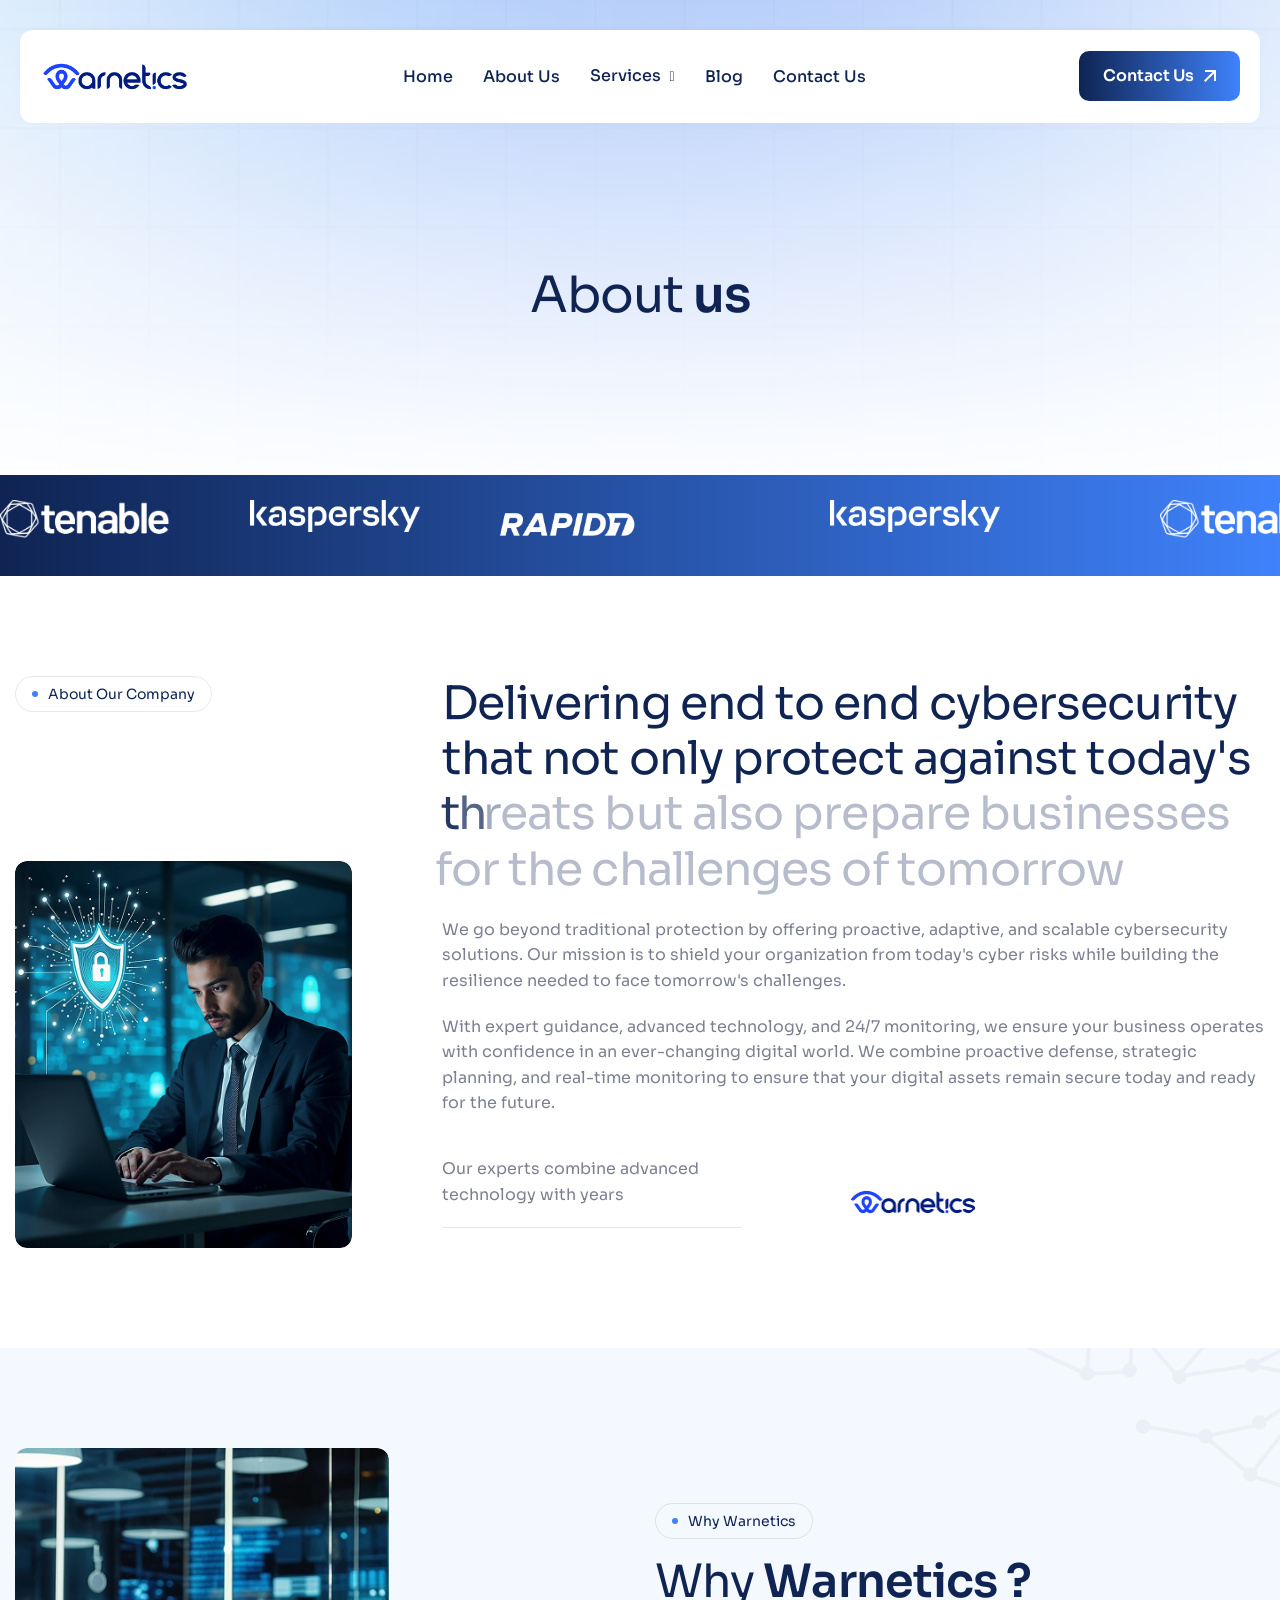
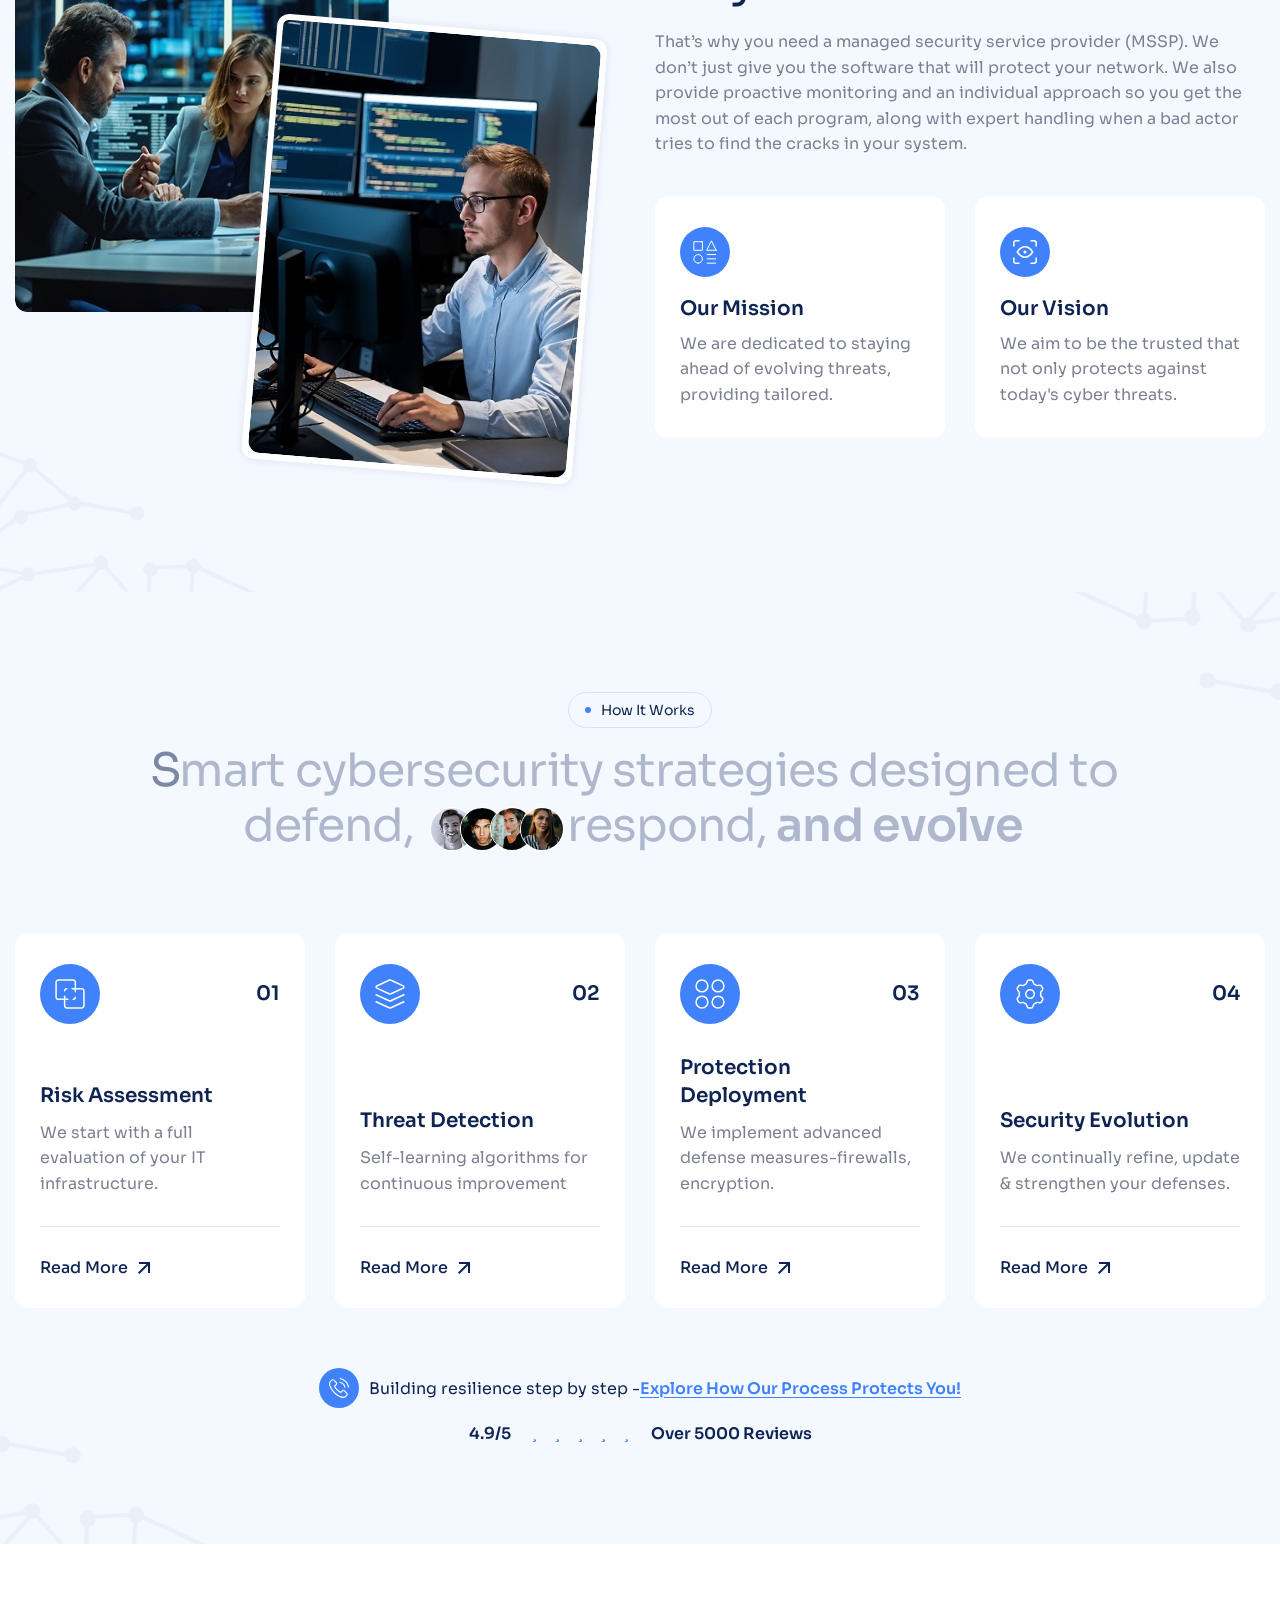
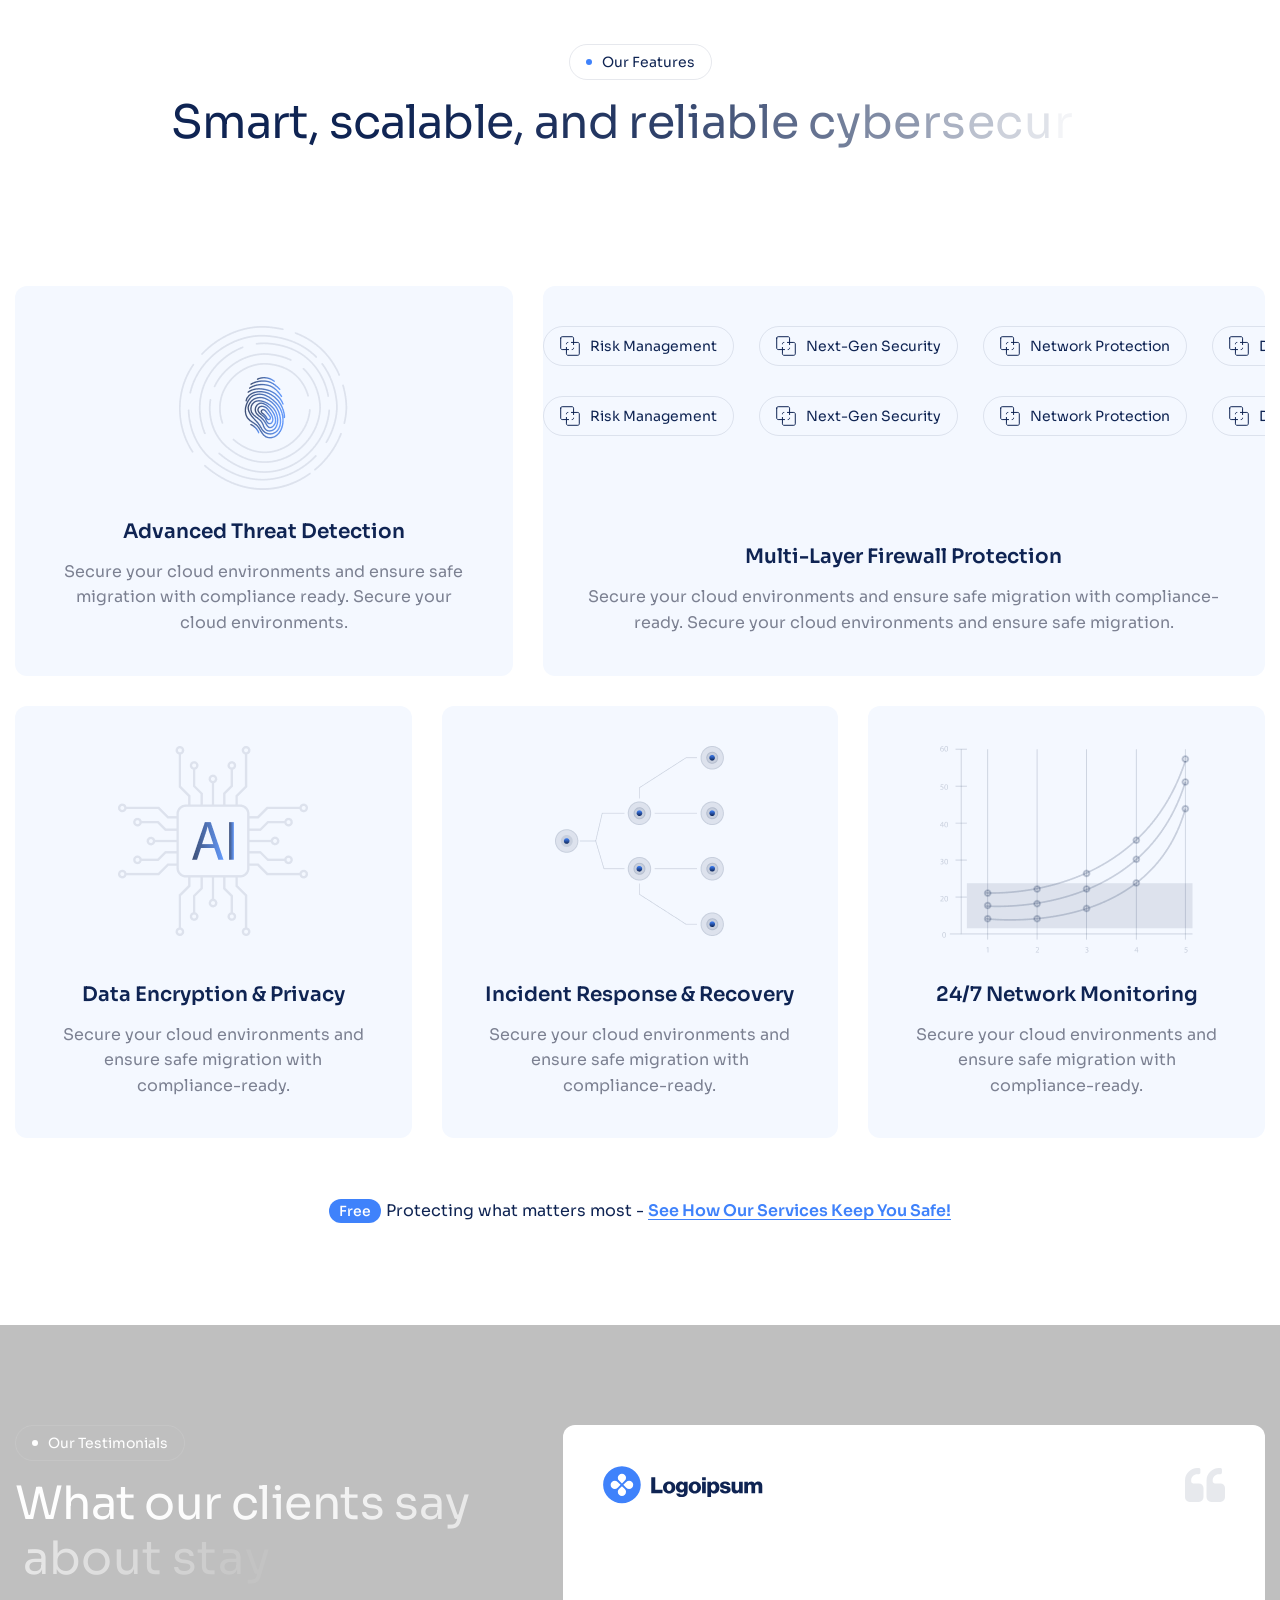
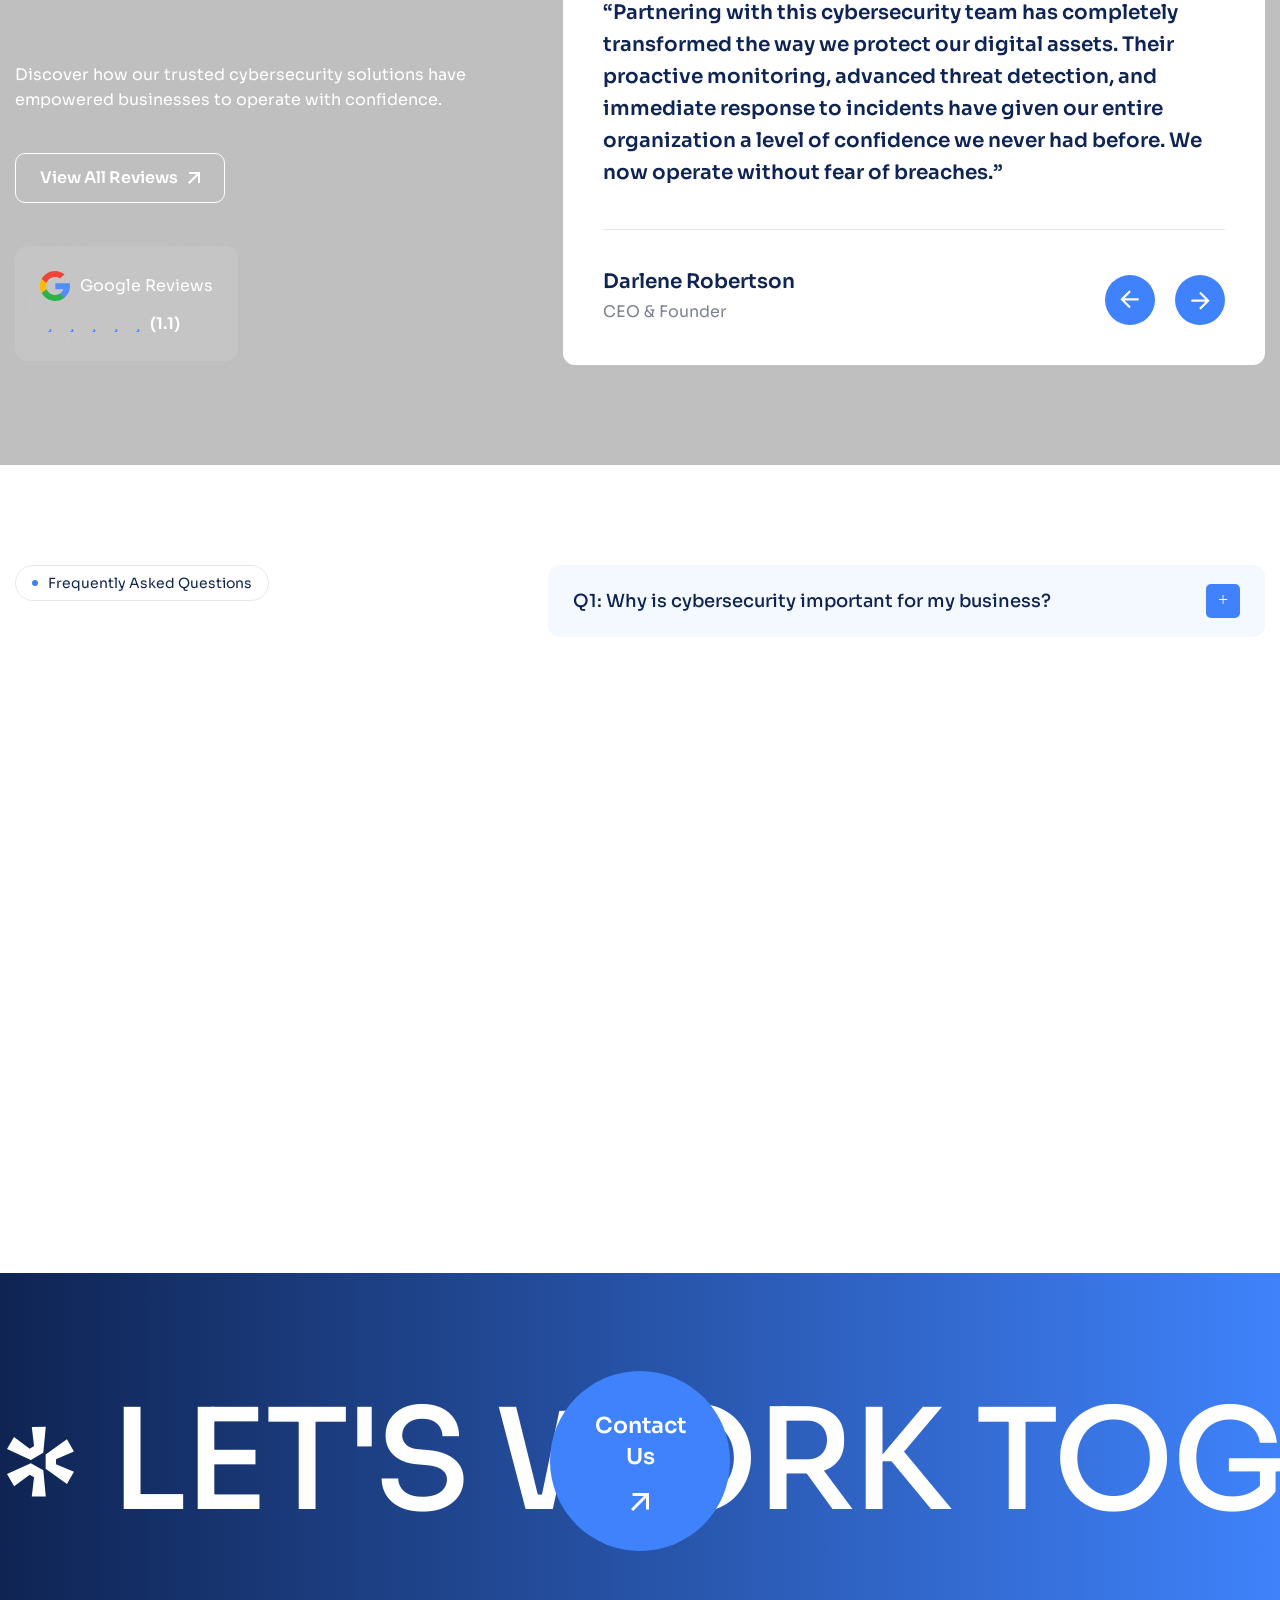
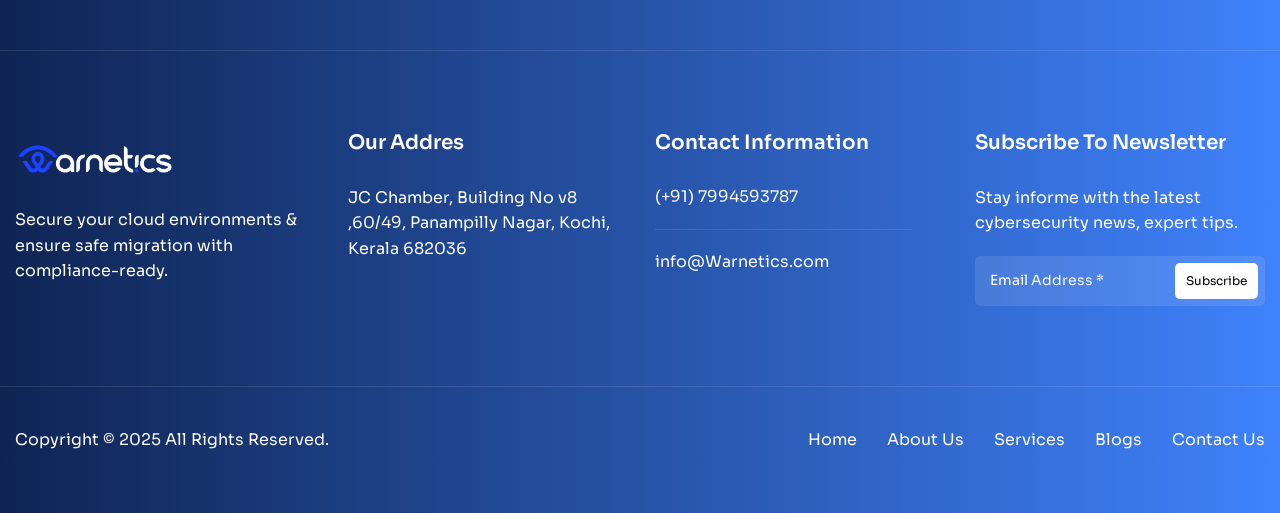
==== about.html @ 802577b8 "main" ====
<!DOCTYPE html>
<html lang="zxx">

<!-- Mirrored from html.awaikenthemes.com/netzon/about.html by HTTrack Website Copier/3.x [XR&CO'2014], Tue, 27 Jan 2026 14:29:32 GMT -->
<head>
	<!-- Meta -->
	<meta charset="utf-8">
	<meta http-equiv="X-UA-Compatible" content="IE=edge">
	<meta name="viewport" content="width=device-width, initial-scale=1.0, maximum-scale=1">
	<meta name="description" content="">
	<meta name="keywords" content="">
	<meta name="author" content="Awaiken">
	<!-- Page Title -->
    <title>Warnetics | Advanced Cyber Defense Solutions</title>
	<!-- Favicon Icon -->
	<link rel="shortcut icon" type="image/x-icon" href="images/warnetics icon-01.png">
	<!-- Google Fonts Css-->
	<link rel="preconnect" href="https://fonts.googleapis.com/">
    <link rel="preconnect" href="https://fonts.gstatic.com/" crossorigin>
    <link href="https://fonts.googleapis.com/css2?family=Sora:wght@100..800&amp;display=swap" rel="stylesheet">
	<!-- Bootstrap Css -->
	<link href="css/bootstrap.min.css" rel="stylesheet" media="screen">
	<!-- SlickNav Css -->
	<link href="css/slicknav.min.css" rel="stylesheet">
	<!-- Swiper Css -->
	<link rel="stylesheet" href="css/swiper-bundle.min.css">
	<!-- Font Awesome Icon Css-->
	<link href="css/all.min.css" rel="stylesheet" media="screen">
	<!-- Animated Css -->
	<link href="css/animate.css" rel="stylesheet">
    <!-- Magnific Popup Core Css File -->
	<link rel="stylesheet" href="css/magnific-popup.css">
	<!-- Mouse Cursor Css File -->
	<link rel="stylesheet" href="css/mousecursor.css">
	<!-- Main Custom Css -->
	<link href="css/custom.css" rel="stylesheet" media="screen">
</head>
<body>

    <!-- Preloader Start -->
	<div class="preloader">
		<div class="loading-container">
			<div class="loading"></div>
			<div id="loading-icon"><img src="images/warnetics icon-03.png" alt=""></div>
		</div>
	</div>
	<!-- Preloader End -->

    <!-- Header Start -->
	<header class="main-header">
		<div class="header-sticky">
			<nav class="navbar navbar-expand-lg">
				<div class="container-fluid">
					<!-- Logo Start -->
					<a class="navbar-brand" href="index-image.html">
						<img src="images/warnetics logo-04.png" width="150"  alt="Logo">
					</a>
					<!-- Logo End -->

					<!-- Main Menu Start -->
					<div class="collapse navbar-collapse main-menu">
                        <div class="nav-menu-wrapper">
                            <ul class="navbar-nav mr-auto" id="menu">
                                <li class="nav-item "><a class="nav-link" href="index-image.html">Home</a></li>  
                                <li class="nav-item"><a class="nav-link" href="about.html">About Us</a>
                                <li class="nav-item submenu"><a class="nav-link" href="services.html">Services</a>
                                    <ul>
                                        <li class="nav-item"><a class="nav-link" href="iam.html">Identify and access management</a></li>
                                        <li class="nav-item"><a class="nav-link" href="endpoint-protection.html">Endpoint protection</a></li>
                                        <li class="nav-item"><a class="nav-link" href="Network-Security-Monitoring.html">Network security monitoring</a></li>
                                        <li class="nav-item"><a class="nav-link" href="Cybersecurity-consultingn.html">Cybersecurity consultingn</a></li>
                                        <li class="nav-item"><a class="nav-link" href="VAPT.html">Vulnerability Assessmen & Penetration Testing (VAPT)</a></li>
                                    </ul>
                                </li>
                                <li class="nav-item"><a class="nav-link" href="blog.html">Blog</a></li>
                                
                                <li class="nav-item"><a class="nav-link" href="contact.html">Contact Us</a></li>
                            </ul>
                        </div>

                        <!-- Header Btn Start -->
                        <div class="header-btn">
                            <a class="btn-default" href="contact.html">Contact Us</a>
                        </div>
                        <!-- Header Btn End -->                      
					</div>
					<!-- Main Menu End -->
					<div class="navbar-toggle"></div>
				</div>
			</nav>
			<div class="responsive-menu"></div>
		</div>
	</header>
	<!-- Header End -->

    <!-- Page Header Section Start -->
    <div class="page-header">
        <div class="container">
            <div class="row">
                <div class="col-lg-12">
                    <!-- Page Header Box Start -->
                    <div class="page-header-box">
                        <h1 class="text-anime-style-2" data-cursor="-opaque">About <span>us</span></h1>
                        
                    </div>
                    <!-- Page Header Box End -->
                </div>
            </div>
        </div>
    </div>
    <!-- Page Header Section End -->
    
   <!-- Scrolling Ticker Section Start -->
   <div class="our-scrolling-ticker">
    <!-- Scrolling Ticker Start -->
    <div class="scrolling-ticker-box">
        <div class="scrolling-content">
            <span><img src="images/tenable.png" alt=""></span>
            <!-- <span><img src="images/Fortinet-Logo.wine.png" alt=""></span> -->
            <span><img src="images/kaspersky-logo-8.png" alt=""></span>
            <span><img src="images/rapid7.png" alt=""></span>
            <span><img src="images/tenable.pngg" alt=""></span>
            <!-- <span><img src="images/Fortinet-Logo.wine.png" alt=""></span> -->
            <span><img src="images/kaspersky-logo-8.png" alt=""></span>
            <span><img src="images/images/rapid7.png" alt=""></span>
            <span><img src="images/tenable.png" alt=""></span>
            <!-- <span><img src="images/Fortinet-Logo.wine.png" alt=""></span> -->
            <span><img src="images/kaspersky-logo-8.png" alt=""></span>
            <span><img src="images/rapid7.png" alt=""></span>
        </div>

        <div class="scrolling-content">
            <span><img src="images/tenable.png" alt=""></span>
            <!-- <span><img src="images/Fortinet-Logo.wine.png" alt=""></span> -->
            <span><img src="images/kaspersky-logo-8.png" alt=""></span>
            <span><img src="images/rapid7.png" alt=""></span>
            <span><img src="images/tenable.png" alt=""></span>
            <!-- <span><img src="images/Fortinet-Logo.wine.png" alt=""></span> -->
            <span><img src="ikaspersky-logo-8.png" alt=""></span>
            <span><img src="images/images/rapid7.png" alt=""></span>
            <span><img src="images/tenable.png" alt=""></span>
            <!-- <span><img src="images/Fortinet-Logo.wine.png" alt=""></span> -->
            <span><img src="images/kaspersky-logo-8.png" alt=""></span>
            <span><img src="images/rapid7.png" alt=""></span>
        </div>
    </div>
    <!-- Scrolling Ticker End -->
</div>
<!-- Scrolling Ticker Section End -->

   <!-- About Us Section Start -->
   <div class="about-us">
    <div class="container">
        <div class="row">
            <div class="col-xl-4">
                <!-- About Image Box Start -->
                <div class="about-image-box">
                    <!-- Section Sub Title Start -->
                    <div class="section-sub-title">
                        <h3 class="wow fadeInUp">About Our Company</h3>
                    </div>
                    <!-- Section Sub Title End -->

                    <!-- About Image Start -->
                    <div class="about-us-image">
                        <figure class="image-anime reveal">
                            <img src="images/about-us-image.jpg" alt="">
                        </figure>
                    </div>
                    <!-- About Image End -->
                </div>
                <!-- About Image Box End -->           
            </div>

            <div class="col-xl-8">
                <!-- About Content Start -->
                <div class="about-us-content">
                    <!-- Section Title Start -->
                    <div class="section-title">
                        <h2 class="text-effect" data-cursor="-opaque">Delivering end to end cybersecurity that not only protect against today's threats but also prepare businesses for the challenges of tomorrow</h2>
                        <p class="wow fadeInUp">We go beyond traditional protection by offering proactive, adaptive, and scalable cybersecurity solutions. Our mission is to shield your organization from today's cyber risks while building the resilience needed to face tomorrow's challenges.</p>
                        <p class="wow fadeInUp" data-wow-delay="0.2s">With expert guidance, advanced technology, and 24/7 monitoring, we ensure your business operates with confidence in an ever-changing digital world. We combine proactive defense, strategic planning, and real-time monitoring to ensure that your digital assets remain secure today and ready for the future.</p>
                    </div>
                    <!-- Section Title End -->

                    <!-- About Review Box Start -->
                    <div class="about-us-body wow fadeInUp" data-wow-delay="0.4s">
                        <!-- About Review Box Start -->
                        <div class="about-review-box">
                            <div class="about-client-box">
                               
                                <!-- About Client Content Start -->
                                <div class="about-client-content">
                                    <p>Our experts combine advanced technology with years</p>
                                </div>
                                <!-- About Client Content End -->
                            </div>

                            <!-- About Google Review Box Start -->
                            <div class="about-google-review-box">
                                
                            </div>
                            <!-- About Google Review Box End -->
                        </div>
                        <!-- About Review Box End -->

                        <!-- About Circle Start -->
                        <div class="about-us-circle">
                            <a href="about.html"><img src="images/warnetics logo-04.png" alt=""></a>
                        </div>
                        <!-- About Circle End -->
                    </div>
                    <!-- About Review Box End -->
                </div>
                <!-- About Content End -->
            </div>
        </div>
    </div>
</div>
<!-- About Us Section End -->

    <!-- Our Value Section Start -->
    <div class="our-value">
        <div class="container">
            <div class="row align-items-center">
                <div class="col-xl-6">
                    <!-- Our Value Image Box Start -->
                    <div class="our-value-image-box wow fadeInUp" data-wow-delay="0.2s">
                        <!-- Our Value Image 1 Start -->
                        <div class="our-value-img-1">
                            <figure class="image-anime">
                                <img src="images/our-value-image-1.jpg" alt="">
                            </figure>
                        </div>
                        <!-- Our Value Image 1 End -->

                        <!-- Our Value Image 2 Start -->
                        <div class="our-value-img-2">
                             <figure class="image-anime">
                                <img src="images/our-value-image-2.jpg" alt="">
                            </figure>

                        </div>
                        <!-- Our Value Image 1 End -->
                    </div>
                    <!-- Our Value Image Box End -->
                </div>

                <div class="col-xl-6">
                    <!-- Why warnetics Start -->
                    <div class="our-value-content">
                        <!-- Section Title Start -->
                        <div class="section-title">
                            <h3 class="wow fadeInUp">Why Warnetics</h3>
                            <h2 class="text-anime-style-2" data-cursor="-opaque">Why  <span>Warnetics ?</span></h2>
                            <p class="wow fadeInUp" data-wow-delay="0.2s">That’s why you need a managed security service provider (MSSP). We don’t just give you the software that will protect your network. We also provide proactive monitoring and an individual approach so you get the most out of each program, along with expert handling when a bad actor tries to find the cracks in your system.</p>
                        </div>
                        <!-- Section Title End -->

                        <!-- Our Value List Start -->
                        <div class="our-value-list">
                            <!-- Our Value Item Start-->
                            <div class="our-value-item wow fadeInUp" data-wow-delay="0.4s">
                                <div class="icon-box">
                                    <img src="images/icon-our-value-1.svg" alt="">
                                </div>
                                <div class="our-value-item-content">
                                    <h3>Our Mission</h3>
                                    <p>We are dedicated to staying ahead of evolving threats, providing tailored.</p>
                                </div>
                            </div>
                            <!-- Why warnetics Item End-->

                            <!-- Why warnetics Item Start-->
                            <div class="our-value-item wow fadeInUp" data-wow-delay="0.6s">
                                <div class="icon-box">
                                    <img src="images/icon-our-value-2.svg" alt="">
                                </div>
                                <div class="our-value-item-content">
                                    <h3>Our Vision</h3>
                                    <p>We aim to be the trusted that not only protects against today's cyber threats.</p>
                                </div>
                            </div>
                            <!-- Why warnetic Item End-->
                        </div>
                        <!-- Why warnetic List End -->
                    </div>
                    <!-- Why warnetic End -->
                </div>
            </div>
        </div>
    </div>
    <!-- Why warnetic End -->

    

    <!-- How It Work Section Start -->
    <div class="how-it-work">
        <div class="container">
            <div class="row section-row">
                <div class="col-lg-12">
                    <!-- Section Title Start -->
                    <div class="section-title section-title-center">
                        <h3 class="wow fadeInUp">How It Works</h3>
                        <h2 class="text-effect" data-cursor="-opaque">Smart cybersecurity strategies designed to defend, <span class="work-title-images"><img src="images/author-1.jpg" alt=""><img src="images/author-2.jpg" alt=""><img src="images/author-3.jpg" alt=""><img src="images/author-4.jpg" alt=""></span> respond, <span>and evolve</span></h2>
                    </div>
                    <!-- Section Title End -->
                </div>
            </div>

            <div class="row">
                <div class="col-xl-3 col-lg-6 col-md-6">
                    <!-- How Work Item Start -->
                    <div class="how-work-item wow fadeInUp">
                        <!-- How Work Item Header Start -->
                        <div class="how-work-item-header">
                            <div class="icon-box">
                                <img src="images/icon-how-it-work-1.svg" alt="">
                            </div>
                            <div class="how-work-item-no">
                                <h3>01</h3>
                            </div>
                        </div>
                        <!-- How Work Item Header End -->

                        <!-- How Work Item Body Start -->
                        <div class="how-work-item-body">
                            <div class="how-work-item-content">
                                <h3>Risk Assessment</h3>
                                <p>We start with a full evaluation of your IT infrastructure.</p>
                            </div>                            
                            <div class="how-work-btn">
                                <a href="contact.html" class="readmore-btn">Read More</a>
                            </div>
                        </div>                        
                        <!-- How Work Item Body End -->
                    </div>
                    <!-- How Work Item End -->
                </div>

                <div class="col-xl-3 col-lg-6 col-md-6">
                    <!-- How Work Item Start -->
                    <div class="how-work-item wow fadeInUp" data-wow-delay="0.2s">
                        <!-- How Work Item Header Start -->
                        <div class="how-work-item-header">
                            <div class="icon-box">
                                <img src="images/icon-how-it-work-2.svg" alt="">
                            </div>
                            <div class="how-work-item-no">
                                <h3>02</h3>
                            </div>
                        </div>
                        <!-- How Work Item Header End -->

                        <!-- How Work Item Body Start -->
                        <div class="how-work-item-body">
                            <div class="how-work-item-content">
                                <h3>Threat Detection</h3>
                                <p>Self-learning algorithms for continuous improvement</p>
                            </div>                            
                            <div class="how-work-btn">
                                <a href="contact.html" class="readmore-btn">Read More</a>
                            </div>
                        </div>                        
                        <!-- How Work Item Body End -->
                    </div>
                    <!-- How Work Item End -->
                </div>

                <div class="col-xl-3 col-lg-6 col-md-6">
                    <!-- How Work Item Start -->
                    <div class="how-work-item wow fadeInUp" data-wow-delay="0.4s">
                        <!-- How Work Item Header Start -->
                        <div class="how-work-item-header">
                            <div class="icon-box">
                                <img src="images/icon-how-it-work-3.svg" alt="">
                            </div>
                            <div class="how-work-item-no">
                                <h3>03</h3>
                            </div>
                        </div>
                        <!-- How Work Item Header End -->

                        <!-- How Work Item Body Start -->
                        <div class="how-work-item-body">
                            <div class="how-work-item-content">
                                <h3>Protection Deployment</h3>
                                <p>We implement advanced defense measures-firewalls, encryption.</p>
                            </div>                            
                            <div class="how-work-btn">
                                <a href="contact.html" class="readmore-btn">Read More</a>
                            </div>
                        </div>                        
                        <!-- How Work Item Body End -->
                    </div>
                    <!-- How Work Item End -->
                </div>

                <div class="col-xl-3 col-lg-6 col-md-6">
                    <!-- How Work Item Start -->
                    <div class="how-work-item wow fadeInUp" data-wow-delay="0.6s">
                        <!-- How Work Item Header Start -->
                        <div class="how-work-item-header">
                            <div class="icon-box">
                                <img src="images/icon-how-it-work-4.svg" alt="">
                            </div>
                            <div class="how-work-item-no">
                                <h3>04</h3>
                            </div>
                        </div>
                        <!-- How Work Item Header End -->

                        <!-- How Work Item Body Start -->
                        <div class="how-work-item-body">
                            <div class="how-work-item-content">
                                <h3>Security Evolution</h3>
                                <p>We continually refine, update & strengthen your defenses.</p>
                            </div>                            
                            <div class="how-work-btn">
                                <a href="contact.html" class="readmore-btn">Read More</a>
                            </div>
                        </div>                        
                        <!-- How Work Item Body End -->
                    </div>
                    <!-- How Work Item End -->
                </div>
            </div>

            <div class="row">
                <div class="col-lg-12">
                    <!-- Section Footer Text Start -->
                    <div class="section-footer-text section-footer-contact wow fadeInUp" data-wow-delay="0.8s">
                        <p><span><img src="images/icon-phone-white.svg" alt=""></span> Building resilience step by step - <a href="contact.html">Explore how our process protects you!</a></p>
                        <ul>
                            <li>4.9/5</li>
                            <li><i class="fa-solid fa-star"></i>
                                <i class="fa-solid fa-star"></i>
                                <i class="fa-solid fa-star"></i>
                                <i class="fa-solid fa-star"></i>
                                <i class="fa-solid fa-star"></i>
                            </li>
                            <li>Over 5000 Reviews</li>
                        </ul>
                    </div>
                    <!-- Section Footer Text End -->
                </div>
            </div>
        </div>
    </div>
    <!-- How It Work Section Start -->

    <!-- Our Features Section Start -->
    <div class="our-features">
        <div class="container">
            <div class="row section-row">
                <div class="col-lg-12">
                    <!-- Section Title Start -->
                    <div class="section-title section-title-center">
                        <h3 class="wow fadeInUp">Our features</h3>
                        <h2 class="text-anime-style-2" data-cursor="-opaque">Smart, scalable, and reliable cybersecurity tools designed <span>for modern businesses</span></h2>
                    </div>
                    <!-- Section Title End -->
                </div>
            </div>

            <div class="row">
                <div class="col-lg-12">
                    <!-- Feature Item Box Start -->
                    <div class="feature-item-box">
                        <!-- Feature Item Start -->
                        <div class="feature-item box-1 wow fadeInUp">
                            <div class="feature-image">
                                <figure>
                                    <img src="images/feature-image-1.png" alt="">
                                </figure>
                            </div>
                            <div class="feature-item-content">
                                <h3>Advanced Threat Detection</h3>
                                <p>Secure your cloud environments and ensure safe migration with compliance ready. Secure your cloud environments.</p>
                            </div>
                        </div>
                        <!-- Feature Item End -->

                        <!-- Feature Item Start -->
                        <div class="feature-item box-2 wow fadeInUp" data-wow-delay="0.2s">
                            <!-- Scrolling Ticker Box Start -->
                            <div class="scrolling-ticker feature-scrolling-ticker">
                                <div class="scrolling-ticker-box">
                                    <div class="scrolling-content">
                                        <span><img src="images/icon-feature-ticker.svg" alt="">Risk Management</span>
                                        <span><img src="images/icon-feature-ticker.svg" alt="">Next-Gen Security</span>
                                        <span><img src="images/icon-feature-ticker.svg" alt="">Network Protection</span>
                                        <span><img src="images/icon-feature-ticker.svg" alt="">Data Protection</span>
                                        <span><img src="images/icon-feature-ticker.svg" alt="">Cyber Defense</span>
                                        <span><img src="images/icon-feature-ticker.svg" alt="">Risk Management</span>
                                        <span><img src="images/icon-feature-ticker.svg" alt="">Next-Gen Security</span>
                                        <span><img src="images/icon-feature-ticker.svg" alt="">Network Protection</span>
                                        <span><img src="images/icon-feature-ticker.svg" alt="">Data Protection</span>
                                        <span><img src="images/icon-feature-ticker.svg" alt="">Cyber Defense</span>
                                    </div>
                                    
                                    <div class="scrolling-content">
                                        <span><img src="images/icon-feature-ticker.svg" alt="">Risk Management</span>
                                        <span><img src="images/icon-feature-ticker.svg" alt="">Next-Gen Security</span>
                                        <span><img src="images/icon-feature-ticker.svg" alt="">Network Protection</span>
                                        <span><img src="images/icon-feature-ticker.svg" alt="">Data Protection</span>
                                        <span><img src="images/icon-feature-ticker.svg" alt="">Cyber Defense</span>
                                        <span><img src="images/icon-feature-ticker.svg" alt="">Risk Management</span>
                                        <span><img src="images/icon-feature-ticker.svg" alt="">Next-Gen Security</span>
                                        <span><img src="images/icon-feature-ticker.svg" alt="">Network Protection</span>
                                        <span><img src="images/icon-feature-ticker.svg" alt="">Data Protection</span>
                                        <span><img src="images/icon-feature-ticker.svg" alt="">Cyber Defense</span>
                                    </div>
                                </div>
                                
                                <div class="scrolling-ticker-box scroll-reverse">
                                    <div class="scrolling-content">
                                        <span><img src="images/icon-feature-ticker.svg" alt="">Risk Management</span>
                                        <span><img src="images/icon-feature-ticker.svg" alt="">Next-Gen Security</span>
                                        <span><img src="images/icon-feature-ticker.svg" alt="">Network Protection</span>
                                        <span><img src="images/icon-feature-ticker.svg" alt="">Data Protection</span>
                                        <span><img src="images/icon-feature-ticker.svg" alt="">Cyber Defense</span>
                                        <span><img src="images/icon-feature-ticker.svg" alt="">Risk Management</span>
                                        <span><img src="images/icon-feature-ticker.svg" alt="">Next-Gen Security</span>
                                        <span><img src="images/icon-feature-ticker.svg" alt="">Network Protection</span>
                                        <span><img src="images/icon-feature-ticker.svg" alt="">Data Protection</span>
                                        <span><img src="images/icon-feature-ticker.svg" alt="">Cyber Defense</span>
                                    </div>
                                    
                                    <div class="scrolling-content">
                                        <span><img src="images/icon-feature-ticker.svg" alt="">Risk Management</span>
                                        <span><img src="images/icon-feature-ticker.svg" alt="">Next-Gen Security</span>
                                        <span><img src="images/icon-feature-ticker.svg" alt="">Network Protection</span>
                                        <span><img src="images/icon-feature-ticker.svg" alt="">Data Protection</span>
                                        <span><img src="images/icon-feature-ticker.svg" alt="">Cyber Defense</span>
                                        <span><img src="images/icon-feature-ticker.svg" alt="">Risk Management</span>
                                        <span><img src="images/icon-feature-ticker.svg" alt="">Next-Gen Security</span>
                                        <span><img src="images/icon-feature-ticker.svg" alt="">Network Protection</span>
                                        <span><img src="images/icon-feature-ticker.svg" alt="">Data Protection</span>
                                        <span><img src="images/icon-feature-ticker.svg" alt="">Cyber Defense</span>
                                    </div>
                                </div>
                            </div>
                            <!-- Scrolling Ticker Box End -->
                            
                            <div class="feature-item-content">
                                <h3>Multi-Layer Firewall Protection</h3>
                                <p>Secure your cloud environments and ensure safe migration with compliance-ready. Secure your cloud environments and ensure safe migration.</p>
                            </div>
                        </div>
                        <!-- Feature Item End -->

                        <!-- Feature Item Start -->
                        <div class="feature-item box-3 wow fadeInUp" data-wow-delay="0.4s">
                            <div class="feature-image">
                                <figure>
                                    <img src="images/feature-image-2.png" alt="">
                                </figure>
                            </div>
                            <div class="feature-item-content">
                                <h3>Data Encryption & Privacy</h3>
                                <p>Secure your cloud environments and ensure safe migration with compliance-ready.</p>
                            </div>
                        </div>
                        <!-- Feature Item End -->

                        <!-- Feature Item Start -->
                        <div class="feature-item box-4 wow fadeInUp" data-wow-delay="0.6s">
                            <div class="feature-image">
                                <figure>
                                    <img src="images/feature-image-3.png" alt="">
                                </figure>
                            </div>
                            <div class="feature-item-content">
                                <h3>Incident Response & Recovery</h3>
                                <p>Secure your cloud environments and ensure safe migration with compliance-ready.</p>
                            </div>
                        </div>
                        <!-- Feature Item End -->

                        <!-- Feature Item Start -->
                        <div class="feature-item box-5 wow fadeInUp" data-wow-delay="0.8s">
                            <div class="feature-image">
                                <figure>
                                    <img src="images/feature-image-4.png" alt="">
                                </figure>
                            </div>
                            <div class="feature-item-content">
                                <h3>24/7 Network Monitoring</h3>
                                <p>Secure your cloud environments and ensure safe migration with compliance-ready.</p>
                            </div>
                        </div>
                        <!-- Feature Item End -->
                    </div>
                    <!-- Feature Item Box End -->
                </div>

                <div class="col-lg-12">
                    <!-- Section Footer Text Start -->
                    <div class="section-footer-text wow fadeInUp" data-wow-delay="0.8s">
                        <p><span>Free</span>Protecting what matters most - <a href="contact.html">See how our services keep you safe!</a></p>
                    </div>
                    <!-- Section Footer Text End -->
                </div>
            </div>
        </div>
    </div>
    <!-- Our Features Section End -->
     
     <!-- Our Testimonial Section Start -->
     <div class="our-testimonials dark-section parallaxie">
        <div class="container">
            <div class="row">
                <div class="col-xl-5 col-lg-6">
                    <!-- Testimonial Content Start -->
                    <div class="our-testimonial-content">
                        <!-- Section Title Start -->
                        <div class="section-title">
                            <h3 class="wow fadeInUp">Our Testimonials</h3>
                            <h2 class="text-anime-style-2" data-cursor="-opaque">What our clients say about staying <span>secure with us</span></h2>
                            <p class="wow fadeInUp" data-wow-delay="0.2s">Discover how our trusted cybersecurity solutions have empowered businesses to operate with confidence.</p>
                        </div>
                        <!-- Section Title End -->
                        
                        <!-- Testimonial Button Start -->
                        <div class="testimonial-btn wow fadeInUp" data-wow-delay="0.4s">
                            <a href="#" class="btn-default btn-highlighted">View All Reviews</a>
                        </div>
                        <!-- Testimonial Button End -->

                        <!-- Testimonial Google Review Start -->
                        <div class="testimonial-google-review wow fadeInUp" data-wow-delay="0.6s">
                            <!-- About Google Review Header Start -->
                            <div class="about-google-review-header">
                                <div class="icon-box">
                                    <img src="images/icon-google.svg" alt="">
                                </div>
                                <div class="about-google-review-content">
                                    <p>Google Reviews</p>
                                </div>
                            </div>
                            <!-- About Google Review Header End -->

                            <!-- Google Rating Content Start -->
                            <div class="google-review-content">
                                <i class="fa-solid fa-star"></i>
                                <i class="fa-solid fa-star"></i>
                                <i class="fa-solid fa-star"></i>
                                <i class="fa-solid fa-star"></i>
                                <i class="fa-solid fa-star"></i>
                                <p>(<span class="counter">4.9</span>)</p>
                            </div>
                            <!-- Google Rating Content End -->
                        </div>
                        <!-- Testimonial Google Review End -->
                    </div>
                    <!-- Testimonial Content End -->
                </div>

                <div class="col-xl-7 col-lg-6">
                    <!-- Testimonial Slider Start -->
                    <div class="testimonial-slider">
                        <div class="swiper">
                            <div class="swiper-wrapper" data-cursor-text="Drag">
                                <!-- Testimonial Slide Start -->
                                <div class="swiper-slide">
                                    <div class="testimonial-item">
                                        <div class="testimonial-header">
                                            <div class="testimonial-logo">
                                                <img src="images/testimonial-company-logo-1.svg" alt="">
                                            </div>
                                            <div class="testimonial-quote">
                                                <img src="images/testimonial-quote.svg" alt="">
                                            </div>
                                        </div>                                         
                                        <div class="testimonial-body">
                                            <div class="testimonial-content">
                                                <p>“Partnering with this cybersecurity team has completely transformed the way we protect our digital assets. Their proactive monitoring, advanced threat detection, and immediate response to incidents have given our entire organization a level of confidence we never had before. We now operate without fear of breaches.”</p>
                                            </div>
                                            <div class="testimonial-author-content">
                                                <h3>Darlene Robertson</h3>
                                                <p>CEO & Founder</p>
                                            </div>
                                        </div>
                                    </div>
                                </div>
                                <!-- Testimonial Slide End -->

                                <!-- Testimonial Slide Start -->
                                <div class="swiper-slide">
                                    <div class="testimonial-item">
                                        <div class="testimonial-header">
                                            <div class="testimonial-logo">
                                                <img src="images/testimonial-company-logo-2.svg" alt="">
                                            </div>
                                            <div class="testimonial-quote">
                                                <img src="images/testimonial-quote.svg" alt="">
                                            </div>
                                        </div>                                         
                                        <div class="testimonial-body">
                                            <div class="testimonial-content">
                                                <p>“Partnering with this cybersecurity team has completely transformed the way we protect our digital assets. Their proactive monitoring, advanced threat detection, and immediate response to incidents have given our entire organization a level of confidence we never had before. We now operate without fear of breaches.”</p>
                                            </div>
                                            <div class="testimonial-author-content">
                                                <h3>John Carter</h3>
                                                <p>CTO, FinSecure Ltd.</p>
                                            </div>
                                        </div>
                                    </div>
                                </div>
                                <!-- Testimonial Slide End -->
                            </div>

                            <!-- Testimonial Slider Button Start -->
                            <div class="testimonial-slider-btn">
                                <div class="testimonial-button-prev"></div>
                                <div class="testimonial-button-next"></div>
                            </div>
                            <!-- Testimonial Slider Button End -->
                        </div>
                    </div>
                    <!-- Testimonial Slider End -->
                </div>
            </div>
        </div>
    </div>
    <!-- Our Testimonial Section End -->

    <!-- Our Faqs Section Start -->
    <div class="our-faqs">
        <div class="container">
            <div class="row">
                <div class="col-xl-5">
                    <!-- Our Faqs Content Start -->
                    <div class="our-faqs-content">
                        <!-- Section Title Start -->
                        <div class="section-title">
                            <h3 class="wow fadeInUp">Frequently Asked Questions</h3>
                            <h2 class="text-anime-style-2" data-cursor="-opaque">Everything you want to <span>know cybersecurity</span></h2>
                            <p class="wow fadeInUp" data-wow-delay="0.2s">From service details to protection strategies, we provide clear explanations to help you make informed decisions.</p>
                        </div>
                        <!-- Section Title End -->
                        
                        <!-- Faq Button Start -->
                        <div class="faq-btn wow fadeInUp" data-wow-delay="0.4s">
                            <a href="faqs.html" class="btn-default">View all FAQs</a>
                        </div>
                        <!-- Faq Button End -->
                    </div>
                    <!-- Our Faqs Content End -->
                </div>

                <div class="col-xl-7">
                    <!-- FAQ Accordion Start -->
                    <div class="faq-accordion" id="accordion">
                        <!-- FAQ Item Start -->
                        <div class="accordion-item wow fadeInUp">
                            <h2 class="accordion-header" id="heading1">
                                <button class="accordion-button collapsed" type="button" data-bs-toggle="collapse" data-bs-target="#collapse1" aria-expanded="false" aria-controls="collapse1">
                                    Q1: Why is cybersecurity important for my business?
                                </button>
                            </h2>
                            <div id="collapse1" class="accordion-collapse collapse" aria-labelledby="heading1" data-bs-parent="#accordion">
                                <div class="accordion-body">
                                    <p>We work with business across various industr including finance, healthcare, e-commerce, and technology, tailoring solutions to meet each sector's unique security needs.</p>
                                </div>
                            </div>
                        </div>
                        <!-- FAQ Item End -->

                        <!-- FAQ Item Start -->
                        <div class="accordion-item wow fadeInUp" data-wow-delay="0.2s">
                            <h2 class="accordion-header" id="heading2">
                                <button class="accordion-button" type="button" data-bs-toggle="collapse" data-bs-target="#collapse2" aria-expanded="true" aria-controls="collapse2">
                                    Q2: What industries do you provide cybersecurity services for?
                                </button>
                            </h2>
                            <div id="collapse2" class="accordion-collapse collapse show" aria-labelledby="heading2" data-bs-parent="#accordion">
                                <div class="accordion-body">
                                    <p>We work with business across various industr including finance, healthcare, e-commerce, and technology, tailoring solutions to meet each sector's unique security needs.</p>
                                </div>
                            </div>
                        </div>
                        <!-- FAQ Item End -->

                        <!-- FAQ Item Start -->
                        <div class="accordion-item wow fadeInUp" data-wow-delay="0.4s">
                            <h2 class="accordion-header" id="heading3">
                                <button class="accordion-button collapsed" type="button" data-bs-toggle="collapse" data-bs-target="#collapse3" aria-expanded="false" aria-controls="collapse3">
                                    Q3: Do small businesses really need cybersecurity?
                                </button>
                            </h2>
                            <div id="collapse3" class="accordion-collapse collapse" aria-labelledby="heading3" data-bs-parent="#accordion">
                                <div class="accordion-body">
                                    <p>We work with business across various industr including finance, healthcare, e-commerce, and technology, tailoring solutions to meet each sector's unique security needs.</p>
                                </div>
                            </div>
                        </div>
                        <!-- FAQ Item End -->

                        <!-- FAQ Item Start -->
                        <div class="accordion-item wow fadeInUp" data-wow-delay="0.6s">
                            <h2 class="accordion-header" id="heading4">
                                <button class="accordion-button collapsed" type="button" data-bs-toggle="collapse" data-bs-target="#collapse4" aria-expanded="false" aria-controls="collapse4">
                                    Q4: How quickly can you respond to a cyber threat?
                                </button>
                            </h2>
                            <div id="collapse4" class="accordion-collapse collapse" aria-labelledby="heading4" data-bs-parent="#accordion">
                                <div class="accordion-body">
                                    <p>We work with business across various industr including finance, healthcare, e-commerce, and technology, tailoring solutions to meet each sector's unique security needs.</p>
                                </div>
                            </div>
                        </div>
                        <!-- FAQ Item End -->
                        
                        <!-- FAQ Item Start -->
                        <div class="accordion-item wow fadeInUp" data-wow-delay="0.8s">
                            <h2 class="accordion-header" id="heading5">
                                <button class="accordion-button collapsed" type="button" data-bs-toggle="collapse" data-bs-target="#collapse5" aria-expanded="false" aria-controls="collapse5">
                                    Q5: Is your solution customizable for my industry?
                                </button>
                            </h2>
                            <div id="collapse5" class="accordion-collapse collapse" aria-labelledby="heading5" data-bs-parent="#accordion">
                                <div class="accordion-body">
                                    <p>We work with business across various industr including finance, healthcare, e-commerce, and technology, tailoring solutions to meet each sector's unique security needs.</p>
                                </div>
                            </div>
                        </div>
                        <!-- FAQ Item End -->
                    </div>
                    <!-- FAQ Accordion End -->
                </div>
            </div>
        </div>
    </div>
    <!-- Our Faqs Section End -->
    
    <!-- Footer Start -->
    <footer class="main-footer">
        <!-- Footer Scrolling Ticker Box Start -->
        <div class="footer-scrolling-ticker-box">
            <div class="container-fluid">
                <div class="row">
                    <div class="col-lg-12">
                        <!-- Footer Scrolling Ticker Start -->
                        <div class="footer-scrolling-ticker">
                            <!-- Scrolling Ticker Box Start -->
                            <div class="scrolling-ticker-box">
                                <!-- Scrolling Ticker Content Start -->
                                <div class="scrolling-content">
                                    <span><img src="images/icon-asterisk.svg" alt=""> Let's  Work Together</span>
                                    <span><img src="images/icon-asterisk.svg" alt=""> Let's  Work Together</span>
                                    <span><img src="images/icon-asterisk.svg" alt=""> Let's  Work Together</span>
                                    <span><img src="images/icon-asterisk.svg" alt=""> Let's  Work Together</span>
                                </div>
                                <!-- Scrolling Ticker Content End -->
            
                                <!-- Scrolling Ticker Content Start -->
                                <div class="scrolling-content">
                                    <span><img src="images/icon-asterisk.svg" alt=""> Let's  Work Together</span>
                                    <span><img src="images/icon-asterisk.svg" alt=""> Let's  Work Together</span>
                                    <span><img src="images/icon-asterisk.svg" alt=""> Let's  Work Together</span>
                                    <span><img src="images/icon-asterisk.svg" alt=""> Let's  Work Together</span>
                                </div>
                                <!-- Scrolling Ticker Content End -->
                            </div>
                            <!-- Scrolling Ticker Box End -->
            
                            <!-- Footer Contact Button Start -->
                            <div class="footer-contact-btn">
                                <a href="contact.html" class="schedule-btn">Contact Us <img src="images/arrow-white.svg" alt=""></a>
                            </div>
                            <!-- Footer Contact Button End -->
                        </div>
                        <!-- Footer Scrolling Ticker End -->
                    </div>
                </div>
            </div>
        </div>
        <!-- Footer Scrolling Ticker Box End -->
        
		<div class="container">
            <div class="row">
                <div class="col-xl-3 col-md-6">
                    <!-- About Footer Start -->
                    <div class="about-footer">
                        <!-- Footer Logo Start -->
                        <div class="footer-logo">
                            <img src="images/warnetics logo-05.png" alt="">
                        </div>
                        <!-- Footer Logo End -->

                        <!-- About Footer Content Start -->
                        <div class="about-footer-content">
                            <p>Secure your cloud environments & ensure safe migration with compliance-ready.</p>
                        </div>
                        <!-- About Footer Content End -->
                    </div>
                    <!-- About Footer End -->
                </div>

                <div class="col-xl-3 col-md-6">
                    <!-- Footer Location Link Start -->
                    <div class="footer-location footer-links">
                        <h3>Our Addres</h3>
                        <p>JC Chamber, Building No v8 ,60/49, Panampilly Nagar, Kochi, Kerala 682036</p>
                    </div>
                    <!-- Footer Location Link End -->
                </div>

                <div class="col-xl-3 col-md-6">
                    <!-- Footer Contact Start -->
                    <div class="footer-contact footer-links">
                        <h3>Contact Information</h3>
                        <ul>
                            <li><a href="tel:123456789">(+91) 7994593787</a></li>
                            <li><a href="mailto:info@domainname.com">info@Warnetics.com</a></li>
                        </ul>
                    </div>
                    <!-- Footer Contact End -->
                </div>

                <div class="col-xl-3 col-md-6">
                    <!-- Footer Newsletter Form Start -->
                    <div class="footer-newsletter-form footer-links">
                        <h3>Subscribe To Newsletter</h3>
                        <p>Stay informe with the latest cybersecurity news, expert tips.</p>
                        <form id="newslettersForm" action="#" method="POST">
                            <div class="form-group">
                                <input type="email" name="mail" class="form-control" id="mail" placeholder="Email Address *" required>
                                <button type="submit" class="newsletter-btn">Subscribe</button>
                            </div>
                        </form>
                    </div>
                    <!-- Footer Newsletter Form End -->
                </div>
            </div>
        </div>

        <!-- Footer Copyright Start -->
        <div class="footer-copyright">
            <div class="container">
                <div class="row">
                    <div class="col-lg-12">
                        <!-- Footer Copyright Box Start -->
                        <div class="footer-copyright-box">
                            <div class="footer-copyright-text">
                                <p>Copyright © 2025 All Rights Reserved.</p>
                            </div>

                            <!-- Footer Menu Start -->
                            <div class="footer-menu">
                                <ul>
                                    <li><a href="index.html">Home</a></li>
                                    <li><a href="about.html">About Us</a></li>
                                    <li><a href="services.html">services</a></li>
                                    <li><a href="blog.html">Blogs</a></li>
                                    <li><a href="contact.html">Contact Us</a></li>
                                </ul>
                            </div>
                            <!-- Footer Menu End -->
                        </div>
                        <!-- Footer Copyright  -->
                    </div>
                </div>
            </div>
        </div>
        <!-- Footer Copyright End -->
    </footer>
    <!-- Footer End -->

    <!-- Jquery Library File -->
    <script src="js/jquery-3.7.1.min.js"></script>
    <!-- Circle Progress Js File -->
    <script src="js/circle-progress.min.js"></script>
    <!-- Bootstrap js file -->
    <script src="js/bootstrap.min.js"></script>
    <!-- Validator js file -->
    <script src="js/validator.min.js"></script>
    <!-- SlickNav js file -->
    <script src="js/jquery.slicknav.js"></script>
    <!-- Swiper js file -->
    <script src="js/swiper-bundle.min.js"></script>
    <!-- Counter js file -->
    <script src="js/jquery.waypoints.min.js"></script>
    <script src="js/jquery.counterup.min.js"></script>
    <!-- Magnific js file -->
    <script src="js/jquery.magnific-popup.min.js"></script>
    <!-- SmoothScroll -->
    <script src="js/SmoothScroll.js"></script>
    <!-- Parallax js -->
    <script src="js/parallaxie.js"></script>
    <!-- MagicCursor js file -->
    <script src="js/gsap.min.js"></script>
    <script src="js/magiccursor.js"></script>
    <!-- Text Effect js file -->
    <script src="js/SplitText.min.js"></script>
    <script src="js/ScrollTrigger.min.js"></script>
    <!-- YTPlayer js File -->
    <script src="js/jquery.mb.YTPlayer.min.js"></script>
    <!-- Wow js file -->
    <script src="js/wow.min.js"></script>
    <!-- Main Custom js file -->
    <script src="js/function.js"></script>
</body>

<!-- Mirrored from html.awaikenthemes.com/netzon/about.html by HTTrack Website Copier/3.x [XR&CO'2014], Tue, 27 Jan 2026 14:29:42 GMT -->
</html>
---- css/mousecursor.css ----
/*! normalize.css v7.0.0 | MIT License | github.com/necolas/normalize.css */
.cb-cursor {
	position: fixed;
	top: 0;
	left: 0;
	z-index: 150;
	contain: layout style size;
	pointer-events: none;
	will-change: transform;
	-webkit-transition: opacity 0.3s, color 0.4s;
	-o-transition: opacity 0.3s, color 0.4s;
	-moz-transition: opacity 0.3s, color 0.4s;
	transition: opacity 0.3s, color 0.4s;
}

.cb-cursor:before {
	content: "";
	position: absolute;
	top: -24px;
	left: -24px;
	display: block;
	width: 48px;
	height: 48px;
	-webkit-transform: scale(0);
	-moz-transform: scale(0);
	-ms-transform: scale(0);
	-o-transform: scale(0);
	transform: scale(0);
	-webkit-border-radius: 50%;
	-moz-border-radius: 50%;
	border-radius: 50%;
	-webkit-transition: opacity 0.1s, -webkit-transform 0.3s ease-in-out;
	transition: opacity 0.1s, -webkit-transform 0.3s ease-in-out;
	-o-transition: opacity 0.1s, -o-transform 0.3s ease-in-out;
	-moz-transition: transform 0.3s ease-in-out, opacity 0.1s, -moz-transform 0.3s ease-in-out;
	transition: transform 0.3s ease-in-out, opacity 0.1s;
	transition: transform 0.3s ease-in-out, opacity 0.1s, -webkit-transform 0.3s ease-in-out, -moz-transform 0.3s ease-in-out, -o-transform 0.3s ease-in-out;
}

.cb-cursor-text {
	position: absolute;
	top: -18px;
	left: -18px;
	width: 36px;
	height: 36px;
	display: -webkit-box;
	display: -webkit-flex;
	display: -moz-box;
	display: -ms-flexbox;
	display: flex;
	-webkit-box-align: center;
	-webkit-align-items: center;
	-moz-box-align: center;
	-ms-flex-align: center;
	align-items: center;
	-webkit-box-pack: center;
	-webkit-justify-content: center;
	-moz-box-pack: center;
	-ms-flex-pack: center;
	justify-content: center;
	-webkit-transform: scale(0) rotate(10deg);
	-moz-transform: scale(0) rotate(10deg);
	-ms-transform: scale(0) rotate(10deg);
	-o-transform: scale(0) rotate(10deg);
	transform: scale(0) rotate(10deg);
	opacity: 0;
	color: white;
	font-size: 16px;
	line-height: 20px;
	text-align: center;
	letter-spacing: -0.01em;
	-webkit-transition: opacity 0.4s, -webkit-transform 0.3s;
	transition: opacity 0.4s, -webkit-transform 0.3s;
	-o-transition: opacity 0.4s, -o-transform 0.3s;
	-moz-transition: opacity 0.4s, transform 0.3s, -moz-transform 0.3s;
	transition: opacity 0.4s, transform 0.3s;
	transition: opacity 0.4s, transform 0.3s, -webkit-transform 0.3s, -moz-transform 0.3s, -o-transform 0.3s;
}

@supports (mix-blend-mode: exclusion) {
	.cb-cursor.-exclusion, .cb-cursor.-opaque {
		mix-blend-mode: exclusion;
	}
}

@supports (mix-blend-mode: exclusion) {
	.cb-cursor.-exclusion:before, .cb-cursor.-opaque:before {
		background: white;
	}
}

.cb-cursor.-normal, .cb-cursor.-text {
	mix-blend-mode: normal;
}

.cb-cursor.-normal:before, .cb-cursor.-text:before {
	background: currentColor;
}

.cb-cursor.-inverse {
	color: white;
}

.cb-cursor.-visible:before {
	-webkit-transform: scale(0.2);
	-moz-transform: scale(0.2);
	-ms-transform: scale(0.2);
	-o-transform: scale(0.2);
	transform: scale(0.2);
}

.cb-cursor.-visible.-active:before {
	-webkit-transform: scale(0.23);
	-moz-transform: scale(0.23);
	-ms-transform: scale(0.23);
	-o-transform: scale(0.23);
	transform: scale(0.23);
	-webkit-transition-duration: 0.2s;
	-moz-transition-duration: 0.2s;
	-o-transition-duration: 0.2s;
	transition-duration: 0.2s;
}

.cb-cursor.-pointer:before {
	-webkit-transform: scale(0);
	-moz-transform: scale(0);
	-ms-transform: scale(0);
	-o-transform: scale(0);
	transform: scale(0);
}

.cb-cursor.-text:before {
	background: #000;
	opacity: 0.80;
	backdrop-filter: blur(10);
	-webkit-transform: scale(1.7);
	-moz-transform: scale(1.7);
	-ms-transform: scale(1.7);
	-o-transform: scale(1.7);
	transform: scale(1.7);
}

.cb-cursor.-text .cb-cursor-text {
	opacity: 1;
	-webkit-transform: scale(1);
	-moz-transform: scale(1);
	-ms-transform: scale(1);
	-o-transform: scale(1);
	transform: scale(1);
}

.cb-cursor.-text.-active:before {
	-webkit-transform: scale(1.6);
	-moz-transform: scale(1.6);
	-ms-transform: scale(1.6);
	-o-transform: scale(1.6);
	transform: scale(1.6);
	-webkit-transition-duration: 0.2s;
	-moz-transition-duration: 0.2s;
	-o-transition-duration: 0.2s;
	transition-duration: 0.2s;
}

.cb-cursor.-opaque:before {
	-webkit-transform: scale(1.32);
	-moz-transform: scale(1.32);
	-ms-transform: scale(1.32);
	-o-transform: scale(1.32);
	transform: scale(1.32);
}

.cb-cursor.-opaque.-active:before {
	-webkit-transform: scale(1.2);
	-moz-transform: scale(1.2);
	-ms-transform: scale(1.2);
	-o-transform: scale(1.2);
	transform: scale(1.2);
}

.cb-cursor.-lg:before {
	-webkit-transform: scale(2);
	-moz-transform: scale(2);
	-ms-transform: scale(2);
	-o-transform: scale(2);
	transform: scale(2);
}

.cb-cursor.-hidden:before {
	-webkit-transform: scale(0);
	-moz-transform: scale(0);
	-ms-transform: scale(0);
	-o-transform: scale(0);
	transform: scale(0);
}

.-color-red {
	color: red;
}

.-color-green {
	color: #51c67d;
}

.cb-demo {
	background: #fff;
}

.cb-demo-content {
	display: -webkit-box;
	display: -webkit-flex;
	display: -moz-box;
	display: -ms-flexbox;
	display: flex;
	-webkit-box-align: center;
	-webkit-align-items: center;
	-moz-box-align: center;
	-ms-flex-align: center;
	align-items: center;
	-webkit-box-pack: center;
	-webkit-justify-content: center;
	-moz-box-pack: center;
	-ms-flex-pack: center;
	justify-content: center;
	height: 100vh;
}

.cb-demo-container {
	padding: 0 20px;
}

@media (min-width: 1600px) {
	.cb-demo-container {
		padding: 0 120px;
	}
}

.cb-demo-row {
	display: -webkit-box;
	display: -webkit-flex;
	display: -moz-box;
	display: -ms-flexbox;
	display: flex;
	-webkit-box-pack: center;
	-webkit-justify-content: center;
	-moz-box-pack: center;
	-ms-flex-pack: center;
	justify-content: center;
	text-align: center;
	margin: 30px 0;
}

@media (min-width: 1600px) {
	.cb-demo-row {
		margin: 60px 0;
	}
}

.cb-demo-item {
	position: relative;
	-webkit-box-flex: 1;
	-webkit-flex: 1;
	-moz-box-flex: 1;
	-ms-flex: 1;
	flex: 1;
	padding: 50px 30px;
	margin: 0 20px;
	color: #000;
}

@media (min-width: 1600px) {
	.cb-demo-item {
		padding: 90px 30px;
		margin: 0 30px;
	}
}

.cb-demo-item-title {
	position: relative;
	margin: 0 0 25px 0;
	font-size: 30px;
	font-weight: bold;
}

.cb-demo-item-text {
	position: relative;
	max-width: 70%;
	margin: 0 auto;
	color: rgba(0, 0, 0, 0.5);
	font-size: 16px;
	font-weight: 300;
	line-height: 150%;
}

.cb-demo-item:before {
	content: "";
	display: block;
	position: absolute;
	top: 0;
	left: 0;
	right: 0;
	bottom: 0;
	-webkit-border-radius: 30px;
	-moz-border-radius: 30px;
	border-radius: 30px;
	background: #f8f8f8;
	-webkit-transition: -webkit-box-shadow 0.2s;
	transition: -webkit-box-shadow 0.2s;
	-o-transition: box-shadow 0.2s;
	-moz-transition: box-shadow 0.2s, -moz-box-shadow 0.2s;
	transition: box-shadow 0.2s;
	transition: box-shadow 0.2s, -webkit-box-shadow 0.2s, -moz-box-shadow 0.2s;
}
---- css/custom.css ----
/* ----------------------------------------------------------------------------------------
* Author        : Awaiken
* Template Name : Netzon - Cyber Security Services HTML Template
* File          : CSS File
* Version       : 1.0
* ---------------------------------------------------------------------------------------- */
/* INDEX
----------------------------------------------------------------------------------------
01. Global Variables
02. General css
03. Header css
04. Hero css
05. Scrolling Ticker css
06. About Us css
07. Our Services css
08. Why Choose Us css
09. How It Work css
10. Our Case Studies css
11. Intro Video css
12. Our Features css
13. Our Pricing css
14. Our FAQs css
15. Our Testimonials css
16. Our Blog css
17. Footer css
18. About Us Page css
19. Services Page css
20. Service Single css
21. Blog Archive css
22. Blog Single css
23. Case Study css
24. Case Study Single css
25. Team Page css css
26. Team Single css
27. Pricing Page css
28. Testimonials Page css
29. Image Gallery css
30. Video Gallery css
31. FAQs Page css
32. Contact Us Page css
33. 404 Error Page css
34. Responsive css
-------------------------------------------------------------------------------------- */

/************************************/
/*** 	 01. Global Variables	  ***/
/************************************/

:root{
	--primary-color					: #0F2453;
	--secondary-color				: #F4F8FF;
	--text-color					: #7C8192;
	--accent-color					: #3F82FB;
	--accent-secondary-color		: #0F2453;
	--bg-color						: #FFFFFF;
	--white-color					: #FFFFFF;
	--black-color					: #000000;
	--divider-color					: #0F24531A;
	--dark-divider-color			: #FFFFFF1A;
	--error-color					: rgb(230, 87, 87);
	--default-font					: "Sora", sans-serif;
}

/************************************/
/*** 	   02. General css		  ***/
/************************************/

html,
body{
	width: 100%;
	overflow-x: clip;
}

body{
	font-family: var(--default-font);
	font-size: 16px;
	font-weight: 400;
	line-height: 1em;
	color: var(--text-color);
	background: var(--bg-color);
}

::-webkit-scrollbar-track{
	background: linear-gradient(180deg, var(--accent-secondary-color) 0%, var(--accent-color) 100%);
	border-left: 1px solid var(--accent-secondary-color);
}
::-webkit-scrollbar{
	width: 7px;
	background: linear-gradient(180deg, var(--accent-secondary-color) 0%, var(--accent-color) 100%);
}
::-webkit-scrollbar-thumb{
	background: var(--white-color);
}

::selection{
	color: var(--primary-color);
	background-color: var(--accent-color);
	filter: invert(1);
}

p{
	line-height: 1.6em;
	margin-bottom: 1.5em;
}

h1,
h2,
h3,
h4,
h5,
h6{
	font-weight: 600;
	line-height: 1.2em;
	color: var(--primary-color);
	margin :0;
}

figure{
	margin: 0;
}

img{
	max-width: 100%;
}

a{
	text-decoration: none;
}

a:hover{
	text-decoration: none;
	outline: 0;
}

a:focus{
	text-decoration: none;
	outline: 0;
}

.container{
	max-width: 1500px;
}

.container,
.container-fluid,
.container-lg,
.container-md,
.container-sm,
.container-xl,
.container-xxl{
    padding-right: 15px;
    padding-left: 15px;
}

.image-anime{
	position: relative;
	overflow: hidden;
}

.image-anime:after{
	content: "";
	position: absolute;
    width: 200%;
    height: 0%;
    left: 50%;
    top: 50%;
    background-color: rgba(255,255,255,.3);
    transform: translate(-50%,-50%) rotate(-45deg);
    z-index: 1;
}

.image-anime:hover:after{
    height: 250%;
    transition: all 600ms linear;
    background-color: transparent;
}

.reveal{
	position: relative;
    display: -webkit-inline-box;
    display: -ms-inline-flexbox;
    display: inline-flex;
    visibility: hidden;
    overflow: hidden;
}

.reveal img{
    height: 100%;
    width: 100%;
    -o-object-fit: cover;
    object-fit: cover;
    -webkit-transform-origin: left;
    transform-origin: left;
}

.row{
    margin-right: -15px;
    margin-left: -15px;
}

.row > *{
	padding-right: 15px;
	padding-left: 15px;
}

.row.no-gutters{
    margin-right: 0px;
    margin-left: 0px;
}

.row.no-gutters > *{
    padding-right: 0px;
    padding-left: 0px;
}

.btn-default{
	position: relative;
    display: inline-block;
    background: linear-gradient(to right, var(--accent-secondary-color) 0%, var(--accent-color) 50%, var(--accent-secondary-color) 100%);
	background-size: 200% auto;
    border-radius: 10px;
    font-size: 16px;
    font-weight: 600;
    line-height: 1.25em;
    text-transform: capitalize;
    color: var(--white-color);
    padding: 15px 46px 15px 24px;
    border: none;
    transition: all 0.4s ease-in-out;
    z-index: 0;
}

.btn-default:hover{
	background-position: right center;
}

.btn-default::before{
	content: '';
    position: absolute;
    top: 50%;
    right: 24px;
    transform: translateY(-50%);
    background-image: url(../images/arrow-white.svg);
    background-repeat: no-repeat;
    background-position: center center;
    background-size: cover;
    width: 12px;
    height: 12px;
    transition: all 0.4s ease-in-out;
    z-index: 1;
}

.btn-default:hover:before{
	transform: translateY(-50%) rotate(45deg);
}

.btn-default.btn-highlighted{
	background: transparent;
	border: 1px solid var(--white-color);
	color: var(--white-color);
	padding: 14px 46px 14px 24px;
	overflow: hidden;
}

.btn-default.btn-highlighted:hover{
	color: var(--primary-color);
}

.btn-default.btn-highlighted:hover:before{
	filter: brightness(1) invert(1);
}

.btn-default.btn-highlighted::after{ 
	content: '';
    position: absolute;
    top: 0;
    right: 0;
    bottom: 0;
    width: 0;
    height: 100%;
    background: var(--white-color);
    z-index: -1;
    transition: all 0.4s ease-in-out;
}

.btn-default.btn-highlighted:hover::after{
	right: auto;
	left: 0;
    width: 100%;
}

.readmore-btn{
	position: relative;
	display: inline-block;
	font-weight: 500;
	line-height: normal;
	text-transform: capitalize;
	color: var(--primary-color);
	padding-right: 22px;
	transition: all 0.4s ease-in-out;
}

.readmore-btn::before{
	content: '';
    position: absolute;
    top: 50%;
    right: 0;
	transform: translateY(-50%);
	background-image: url('../images/arrow-primary.svg');
	background-repeat: no-repeat;
	background-position: center center;
	background-size: cover;
	width: 12px;
	height: 12px;
    transition: all 0.4s ease-in-out;
}

.readmore-btn:hover::before{
	transform: translateY(-50%) rotate(45deg);
}

.cb-cursor:before{
	background: var(--accent-color);
}

.preloader{
	position: fixed;
	top: 0;
	left: 0;
	right: 0;
	bottom: 0;
	z-index: 1000;
	background: linear-gradient(90deg, var(--accent-secondary-color) 0%, var(--accent-color) 100%);
	display: flex;
	align-items: center;
	justify-content: center;
}

.loading-container,
.loading{
	height: 100px;
	position: relative;
	width: 100px;
	border-radius: 100%;
}

.loading-container{
	margin: 40px auto;
}

.loading{
	border: 1px solid transparent;
	border-color: transparent var(--white-color) transparent var(--white-color);
	animation: rotate-loading 1.5s linear 0s infinite normal;
	transform-origin: 50% 50%;
}

.loading-container:hover .loading,
.loading-container .loading{
	transition: all 0.5s ease-in-out;
}

#loading-icon{
	position: absolute;
	top: 50%;
	left: 50%;
	max-width: 66px;
	transform: translate(-50%, -50%);
}

@keyframes rotate-loading{
	0%{
		transform: rotate(0deg);
	}

	100%{
		transform: rotate(360deg);
	}
}

.section-row{
	margin-bottom: 80px;
}

.section-row .section-title{
	margin-bottom: 0;
}

.section-title.section-title-center{
	width: 100%;
	max-width: 990px;
	text-align: center;
	margin: 0 auto;
}

.section-btn{
	text-align: right;
}

.section-content-btn .section-btn{
	margin-top: 20px;
	text-align: left;
}

.section-title-content p{
	margin-bottom: 20px;
}

.section-title-content p:last-child{
	margin-bottom: 0;	
}

.section-title{
	margin-bottom: 40px;
}

.section-sub-title h3,
.section-title h3{
	position: relative;
	display: inline-block;
	font-size: 14px;
	font-weight: 400;
	text-transform: capitalize;
	line-height: normal;
    color: var(--primary-color);
	border: 1px solid var(--divider-color);
	border-radius: 100px;
	padding: 8px 16px 8px 32px;
    margin-bottom: 15px;
}

.section-sub-title h3::before,
.section-title h3::before{
	content: '';
    position: absolute;
    left: 16px;
    top: 50%;
    transform: translateY(-50%);
    background: var(--accent-color);
	border-radius: 50%;
    width: 6px;
    height: 6px;
}

.section-title h1{
	font-size: 50px;
	font-weight: 400;
	letter-spacing: -0.02em;
	margin-bottom: 0;
	cursor: none;
}

.section-title h2{
	font-size: 46px;
	font-weight: 400;
	letter-spacing: -0.02em;
	margin-bottom: 0;
	cursor: none;
}

.section-title h2 span,
.section-title h1 span{
	font-weight: 600;
}

.section-title p{
	margin-top: 20px;
	margin-bottom: 0;
}

.dark-section{
	background: var(--primary-color);
}

.dark-section .section-title-content p,
.dark-section .section-title p,
.dark-section .section-title h3,
.dark-section .section-title h1,
.dark-section .section-title h2{
	color: var(--white-color);
}

.dark-section .section-sub-title h3,
.dark-section .section-title h3{
	border-color: var(--dark-divider-color);
}

.dark-section .section-title h3::before{
	background: var(--white-color);
}

.help-block.with-errors ul{
	margin: 0;
	text-align: left;
}

.help-block.with-errors ul li{
	color: var(--error-color);
	font-weight: 500;
	font-size: 14px;
}

/************************************/
/**** 	   03. Header css		 ****/
/************************************/

header.main-header{
	position: absolute;
	top: 30px;
	left: 0;
	right: 0;
	width: 100%;
	max-width: 1840px;
	margin: 0 auto;
	background: var(--bg-color);
	box-shadow: 0 0 10px 0 rgba(41, 48, 66, 0.02);
	border-radius: 12px;
	z-index: 100;
}

header.main-header .header-sticky{
	position: relative;
	top: 0;
	z-index: 100;
}

header.main-header .header-sticky.hide{
	transform: translateY(-100%);
	transition: transform 0.3s ease-in-out;
	border-radius: 0;
}

header.main-header .header-sticky.active{
	position: fixed;
	top: 30px;
	left: 0;
	right: 0;
    transform: translateY(0);
	width: 100%;
	max-width: 1840px;
	margin: 0 auto;
	background: var(--bg-color);
	box-shadow: 0 0 10px 0 rgba(41, 48, 66, 0.02);
	border: 1px solid var(--divider-color);
	border-radius: 12px;
}

.navbar{
	padding: 20px;
	align-items: center;
}

header.main-header .container-fluid{
	padding: 0;
}

.navbar-brand{
	padding: 0;
	margin: 0;
}



.main-menu .nav-menu-wrapper{
	flex: 1;
	text-align: center;
	margin: 0 20px;
}

.main-menu .nav-menu-wrapper > ul{
	align-items: center;
	display: inline-flex;
}

.main-menu ul li{
	position: relative;
	margin: 0 5px;
}

.main-menu ul li a{
	font-size: 16px;
	font-weight: 500;
	line-height: 1.1em;
	padding: 15px 10px !important;
	color: var(--primary-color);
	text-transform: capitalize;
	transition: all 0.3s ease-in-out;
}

.main-menu ul li.submenu > a:after{
	content: '\f107';
	font-family: 'FontAwesome';
	font-weight: 900;
	font-size: 14px;
	margin-left: 8px;
}

.main-menu ul li a:hover,
.main-menu ul li a:focus{
	color: var(--accent-color);
}

.main-menu ul ul{
	visibility: hidden;
	opacity: 0;
	transform: scale(1,0.8);
	transform-origin: top;
	padding: 0;
	margin: 0;
	list-style: none;
	width: 235px;
	border-radius: 12px;
	position: absolute;
	left: 0;
	top: 100%;
	background: var(--accent-color);
	transition: all 0.3s ease-in-out;
	text-align: left;
}

.main-menu ul li.submenu:first-child ul{
    width: 235px;
}

.main-menu ul ul ul{
	left: 100%;
	top: 0;
	text-align: left;
}

.main-menu ul li:hover > ul{
	visibility: visible;
	opacity: 1;
	transform: scale(1,1);
    padding: 5px 0;
}

.main-menu ul li.submenu ul li.submenu > a:after{
    content: '\f105';
    float: right;
}

.main-menu ul ul li{
	margin: 0;
	padding: 0;
}

.main-menu ul ul li a{
	color: var(--white-color);
	padding: 8px 20px !important;
	transition: all 0.3s ease-in-out;
}

.main-menu ul ul li a:hover,
.main-menu ul ul li a:focus{
	color: var(--primary-color);
	background-color: transparent;
	padding: 8px 20px 8px 23px !important;
}

.header-btn{
	text-align: end;
}

.main-menu ul li.highlighted-menu{
    display: none;
}

.responsive-menu,
.navbar-toggle{
	display: none;
}

.responsive-menu{
	top: 0;
	position: relative;
}

.slicknav_btn{
	background: var(--accent-color);
	padding: 0;
	display: flex;
	align-items: center;
	justify-content: center;
	width: 38px;
	height: 38px;
	margin: 0;
	border-radius: 8px;
}

.slicknav_icon .slicknav_icon-bar{
	display: block;
	width: 100%;
	height: 3px;
	width: 22px;
	background-color: var(--white-color);
	border-radius: 6px;
	margin: 4px auto !important;
	transition: all 0.1s ease-in-out;
}

.slicknav_icon .slicknav_icon-bar:first-child{
	margin-top: 0 !important;
}

.slicknav_icon .slicknav_icon-bar:last-child{
	margin-bottom: 0 !important;
}

.navbar-toggle a.slicknav_btn.slicknav_open .slicknav_icon span.slicknav_icon-bar:nth-child(1){
    transform: rotate(-45deg) translate(-5px, 5px);
	background-color: var(--white-color);
}

.navbar-toggle a.slicknav_btn.slicknav_open .slicknav_icon span.slicknav_icon-bar:nth-child(2){
    opacity: 0;
}

.navbar-toggle a.slicknav_btn.slicknav_open .slicknav_icon span.slicknav_icon-bar:nth-child(3){
    transform: rotate(45deg) translate(-5px, -5px);
	background-color: var(--white-color);
}

.slicknav_menu{
	position: absolute;
    width: 100%;
	padding: 0;
	background: var(--accent-color);
}

.slicknav_menu ul{
	margin: 5px 0;
}

.slicknav_menu ul ul{
	margin: 0;
}

.slicknav_nav .slicknav_row,
.slicknav_nav li a{
	position: relative;
	font-size: 16px;
	font-weight: 500;
	text-transform: capitalize;
	padding: 7px 20px;
	color: var(--white-color);
	line-height: normal;
	margin: 0;
	border-radius: 0 !important;
	transition: all 0.3s ease-in-out;
}

.slicknav_nav a:hover,
.slicknav_nav a:focus,
.slicknav_nav .slicknav_row:hover{
	background-color: transparent;
	color: var(--primary-color);
}

.slicknav_menu ul ul li a{
    padding: 7px 20px 7px 30px;
}

.slicknav_arrow{
	font-size: 0 !important;
}

.slicknav_arrow:after{
	content: '\f107';
	font-family: 'FontAwesome';
	font-weight: 900;
	font-size: 12px;
	margin-left: 8px;
	color: var(--white-color);
	position: absolute;
	right: 15px;
	top: 50%;
	transform: translateY(-50%);
	transition: all 0.3s ease-out;
}

.slicknav_open > a .slicknav_arrow:after{
    transform: translateY(-50%) rotate(-180deg);
	color: var(--primary-color);
}

/************************************/
/***        04. Hero css	      ***/
/************************************/

.hero{
	position: relative;
	background: url('../images/hero-bg-image.png') no-repeat;
	background-position: top center;
	background-size: auto;
	padding: 260px 0 100px;
}

.hero.hero-bg-image{
	position: relative;
	display: block;
	background: url('../images/hero-bg.jpg') no-repeat;
	background-position: center center;
	background-size: cover;
	padding: 270px 0 160px;
	overflow: hidden;
}

.hero.hero-bg-image::before{
	content: '';
	position: absolute;
	top: 0;
	bottom: 0;
	left: 0;
	right: 0;
	background: linear-gradient(90deg, rgba(15, 36, 83, 0.8) 45%, transparent 65%);
	width: 100%;
	height: 100%;
	z-index: 1;
}

.hero.hero-bg-image.hero-video .hero-bg-video{
	position: absolute;
	top: 0;
	right: 0;
	left: 0;
	bottom: 0;
	width: 100%;
	height: 100%;
}

.hero.hero-bg-image.hero-video .hero-bg-video video{
	width: 100%;
	height: 100%;
	object-fit: cover;
}

.hero .container{
	position: relative;
	z-index: 2;
}

.hero.hero-bg-image .hero-content{
	text-align: left;
	max-width: 100%;
	margin: 0;
}

.hero.hero-bg-image .hero-content .section-title p{
	max-width: 700px;
	margin-left: 0;
}

.hero.hero-bg-image .hero-content .hero-body{
	justify-content: left;
}

.hero.hero-bg-image .hero-content .hero-body .video-play-button p{
	color: var(--white-color);
}

.hero-content{
	max-width: 1050px;
	text-align: center;
	margin: 0 auto 40px;
}

.hero-content .section-title h3{
	padding: 6px 20px 6px 6px;
}

.hero-content .section-title h3::before{
	display: none;
}

.hero-content .section-title h3 span{
	display: inline-block;
	color: var(--white-color);
	background: var(--accent-color);
	border-radius: 100px;
	padding: 6px 12px;
	margin-right: 5px;
}

.hero-content .section-title p{
	max-width: 890px;
	margin-left: auto;
	margin-right: auto;
}

.hero-body{
	display: flex;
	flex-wrap: wrap;
	align-items: center;
	justify-content: center;
	gap: 20px;
}

.video-play-button{
	display: inline-flex;
	align-items: center;
}

.video-play-button a{
	height: 50px;
	width: 50px;
	background: var(--accent-color);
	border-radius: 50%;
	display: flex;
	justify-content: center;
	align-items: center;
	cursor: none;
	transition: all 0.3s ease-in-out;
}

.video-play-button a i{
	font-size: 18px;
	color: var(--white-color);
	margin-left: 2px;
	transition: all 0.3s ease-in-out;
}

.video-play-button:hover a{
	background: var(--primary-color);
}

.video-play-button p{
	font-weight: 600;
	color: var(--primary-color);
	margin: 0 0 0 10px;
}

.hero-item-list{
	display: flex;
	flex-wrap: wrap;
	align-items: end;
	gap: 30px;
}

.hero-item{
	position: relative;
	width: calc(25% - 22.5px);
	background: var(--secondary-color);
	border-radius: 20px;
	overflow: hidden;
	padding: 40px;
}

.hero-item.box-1{
	background: var(--primary-color);
	padding: 20px;
}

.hero-item-content h3{
	font-size: 20px;
	line-height: 1.4em;
}

.hero-item-content p{
	margin: 10px 0 0;
}

.hero-item-content h2{
	font-size: 46px;
}

.hero-item.dark-box .hero-item-content h2,
.hero-item.dark-box .hero-item-content h3,
.hero-item.dark-box .hero-item-content p{
	color: var(--white-color);
}

.hero-item.box-1 .hero-item-content{
	padding: 10px;
}

.hero-item.dark-box.box-1 .hero-item-content p span{
	color: var(--text-color);
}

.hero-author-image{
	border-radius: 12px;
	overflow: hidden;
	margin-top: 20px;
}

.hero-author-image figure{
	display: block;
}

.hero-author-image img{
	width: 100%;
	aspect-ratio: 1 / 0.95;
	object-fit: cover;
}

.hero-item.box-2{
	background: var(--accent-color) url('../images/hero-info-item-bg.png') no-repeat;
	background-position: top right;
	background-size: auto;
}

.hero-counter{
	margin-bottom: 60px;
}

.hero-client-box{
	border-bottom: 1px solid var(--divider-color);
	margin-bottom: 40px;
	padding-bottom: 40px;
}

.satisfy-client-images{
	display: inline-flex;
	align-items: center;
}

.satisfy-client-image{
	position: relative;
	display: inline-block;
	border: 1px solid var(--white-color);
	border-radius: 50%;
	margin-left: -16px;
	overflow: hidden;
	z-index: 1;
}

.satisfy-client-image:first-child{
	margin-left: 0;
}

.satisfy-client-image figure{
	display: block;
}

.satisfy-client-image img{
	width: 100%;
	max-width: 50px;
}

.satisfy-client-image.add-more{
	width: 52px;
	height: 52px;
	background: var(--accent-color);
	border-radius: 50%;
	display: flex;
	justify-content: center;
	align-items: center;
}

.satisfy-client-image.add-more i{
	font-size: 20px;
	color: var(--primary-color);
}

.satisfy-client-image.add-more h3{
	font-size: 16px;
	color: var(--primary-color);
}

.hero-client-content{
	margin-top: 20px;
}

.hero-item.box-4{
	background: linear-gradient(90deg, var(--accent-secondary-color) 0%, var(--accent-color) 100%);
}

.hero-item-image{
	margin-top: 60px;
	text-align: center;
}

.hero-item-image figure{
	display: block;
}

.hero-item-image img{
	width: 100%;
	max-width: 280px;
}

/************************************/
/***   05. Scrolling Ticker css   ***/
/************************************/

.our-scrolling-ticker{
	position: relative;
	background: linear-gradient(90deg, var(--accent-secondary-color) 0%, var(--accent-color) 100%);
	padding: 25px 0;
	z-index: 1;
}

.scrolling-ticker-box{
	--gap: 80px;
	position: relative;
	display: flex;
	overflow: hidden;
	user-select: none;
	gap: var(--gap);
	align-items: center;
}

.scrolling-content{
	flex-shrink: 0;
	display: flex;
	gap: var(--gap);
	min-width: 100%;
	animation: scroll 60s linear infinite;
}

@keyframes scroll{
	from{
		transform: translateX(0);
	}

	to{
		transform: translateX(calc(-100% - var(--gap)));
	}
}

.scrolling-content span img{
	width: 100%;
	max-width: 170px;
}

/************************************/
/*** 	   06. About Us css		  ***/
/************************************/

.about-us{
	padding: 100px 0;
}

.about-image-box{
	height: 100%;
	display: flex;
	flex-direction: column;
	justify-content: space-between;
	margin-right: 4.688vw;
}

.about-us-image figure{
	display: block;
	border-radius: 12px;
}

.about-us-image figure img{
	width: 100%;
	aspect-ratio: 1 / 1.15;
	object-fit: cover;
	border-radius: 12px;
}

.about-us-body{
	display: flex;
	flex-wrap: wrap;
	align-items: center;
}

.about-review-box{
	/* border-right: 1px solid var(--divider-color); */
	margin-right: 4.167vw;
    padding-right: 4.167vw;
}

.about-client-box{
	display: flex;
	flex-wrap: wrap;
	align-items: center;
	gap: 15px;
	border-bottom: 1px solid var(--divider-color);
	margin-bottom: 30px;
	padding-bottom: 30px;
}

.about-client-content{
	max-width: 300px;
}

.about-client-content p{
	margin-bottom: 0;
}

.about-google-review-box{
	display: flex;
	flex-wrap: wrap;
	align-items: center;
	gap: 10px 0;
}

.about-google-review{
	border-right: 1px solid var(--divider-color);
	margin-right: 30px;
	padding-right: 30px;
}

.about-google-review-header{
	display: flex;
	flex-wrap: wrap;
	align-items: center;
	margin-bottom: 10px;
}

.about-google-review-header .icon-box{
	margin-right: 10px;
}

.about-google-review-header .icon-box img{
	width: 100%;
	max-width: 30px;
}

.about-google-review-content p{
	color: var(--primary-color);
	margin-bottom: 0;
}

.google-review-content{
	display: flex;
	align-items: center;
	gap: 2px;
}

.google-review-content i{
	font-size: 16px;
	color: var(--accent-color);
}

.google-review-content p{
	font-weight: 600;
	color: var(--primary-color);
	margin-bottom: 0;
}

.about-author-content h3{
	font-size: 20px;
	margin-bottom: 5px;
}

.about-author-content p{
	margin-bottom: 0;
}

.about-us-circle a{
	display: inline-block;
	border-radius: 80%;
}

.about-us-circle img{
	width: 100%;
	max-width: 130px;
	border-radius: 50%;
	/* animation: infiniterotate 20s infinite linear; */
}

@keyframes infiniterotate{
    from{
        transform: rotate(0deg);
    }
    to{
        transform: rotate(360deg);
    }
}

.about-us-circle a:hover img{
	animation-play-state: paused;
}

/************************************/
/*** 	 07. Our Services css	  ***/
/************************************/

.our-services{
	background: var(--secondary-color) url('../images/service-bg.png') no-repeat;
	background-position: center center;
	background-size: 100% auto;
	padding: 100px 0;
}

.service-item{
	position: relative;
	min-height: 420px;
	display: flex;
	flex-direction: column;
	justify-content: space-between;
	gap: 30px;
	background: var(--white-color);
	border-radius: 12px;
	padding: 40px;
	height: calc(100% - 30px);
	margin-bottom: 30px;
	overflow: hidden;
	transition: all 0.4s ease-in-out;
}

.service-item::before{
	content: '';
	position: absolute;
	right: 0;
	bottom: 0;
	left: 0;
	height: 0;
	width: 100%;
	background: linear-gradient(90deg, var(--accent-secondary-color) 0%, var(--accent-color) 100%);
	transition: all 0.4s ease-in-out;
}

.service-item.active:before,
.service-item:hover:before{
	height: 100%;
}

.service-item-body{
	position: relative;
	z-index: 1;
}

.service-item-header{
	display: flex;
	flex-wrap: wrap;
	justify-content: space-between;
	align-items: center;
	gap: 15px;
	border-bottom: 1px solid var(--divider-color);
	padding-bottom: 25px;
	margin-bottom: 25px;
	transition: all 0.4s ease-in-out;
}

.service-item.active .service-item-header,
.service-item:hover .service-item-header{
	border-color: var(--dark-divider-color);
}

.service-item-title{
	width: calc(100% - 60px);
}

.service-item-title h3{
	font-size: 20px;
	transition: all 0.4s ease-in-out;
}

.service-item-title h3 a{
	color: inherit;
}

.service-item-btn a{
	width: 44px;
	height: 44px;
	display: flex;
	justify-content: center;
	align-items: center;
	background: var(--white-color);
	border: 1px solid var(--divider-color);
	border-radius: 50%;
}

.service-item-btn a img{
	width: 100%;
	max-width: 12px;
	transition: all 0.4s ease-in-out;
}

.service-item-btn a:hover img{
	transform: rotate(45deg);
}

.service-item-content p{
	margin-bottom: 0;
	transition: all 0.4s ease-in-out;
}

.service-item.active .service-item-title h3,
.service-item:hover .service-item-title h3,
.service-item.active .service-item-content p,
.service-item:hover .service-item-content p{
	color: var(--white-color);
}

.service-item .icon-box{
	position: relative;
	width: 60px;
	height: 60px;
	display: flex;
	justify-content: center;
	align-items: center;
	background: var(--accent-color);
	border-radius: 50%;
	overflow: hidden;
	z-index: 1;
}

.service-item .icon-box::before{
	content: '';
	position: absolute;
	top: 0;
	right: 0;
	bottom: 0;
	left: 0;
	transform: scale(0);
	background: var(--white-color);
	border-radius: 50%;
	transition: all 0.4s ease-in-out;
}

.service-item.active .icon-box::before,
.service-item:hover .icon-box::before{
	transform: scale(1);
}

.service-item .icon-box img{
	width: 100%;
	max-width: 30px;
	transition: all 0.4s ease-in-out;
}

.service-item.active .icon-box img,
.service-item:hover .icon-box img{
	filter: brightness(1) invert(1);
}

.service-bg-icon{
	position: absolute;
	right: -20px;
	bottom: -20px;
	z-index: 1;
}

.service-bg-icon img{
	width: 100%;
	max-width: 100px;
	transition: all 0.3s ease-in-out;
}

.service-item.active .service-bg-icon img,
.service-item:hover .service-bg-icon img{
	filter: brightness(0) invert(1);
}

.section-footer-text{
	margin-top: 30px;
	text-align: center;
}

.section-footer-text p{
	color: var(--primary-color);
	margin-bottom: 0;
}

.section-footer-text p span{
	font-size: 14px;
	font-weight: 500;
	background: var(--accent-color);
	color: var(--white-color);
	padding: 3px 10px;
	border-radius: 100px;
	margin-right: 5px;
}

.section-footer-text p a{
	font-weight: 600;
	text-transform: capitalize;
	text-decoration: underline;
	text-underline-offset: 3px;
	color: var(--accent-color);
	transition: all 0.3s ease-in-out;
}

.section-footer-text p a:hover{
	color: var(--primary-color);
}

.dark-section .section-footer-text p{
	color: var(--white-color);
}

.dark-section .section-footer-text p a:hover{
	color: var(--white-color);
}

.section-footer-text ul{
	margin: 15px 0 0;
	padding: 0;
	list-style: none;
}

.section-footer-text ul li{
	display: inline-block;
	font-weight: 600;
	line-height: normal;
	color: var(--primary-color);
	margin-right: 10px;
}

.section-footer-text ul li:last-child{
	margin: 0;
}

.section-footer-text ul li i{
	color: var(--accent-color);
}

.dark-section  .section-footer-text ul li,
.dark-section  .section-footer-text ul li i{
	color: var(--white-color);
}

.section-footer-text.section-footer-contact p{
	display: flex;
    flex-wrap: wrap;
    align-items: center;
    justify-content: center;
}

.section-footer-text.section-footer-contact span{
	width: 40px;
    height: 40px;
    padding: 0;
    display: inline-flex;
    justify-content: center;
	align-items: center;
    margin-right: 10px;
}

.section-footer-text.section-footer-contact span img{
	max-width: 20px;
}

/************************************/
/*** 	 08. Why Choose Us css	  ***/
/************************************/

.why-choose-us{
	padding: 100px 0;
}

.why-choose-content{
	margin-right: 15px;
}

.why-choose-body{
	display: flex;
	flex-wrap: wrap;
	align-items: center;
	gap: 20px 30px;
	background: var(--secondary-color);
	border-radius: 20px;
	padding: 40px 30px;
}

.why-choose-counter-content{
	display: flex;
	flex-wrap: wrap;
	align-items: center;
	gap: 20px;
	width: calc(60% - 30px);
	padding-right: 30px;
	border-right: 1px solid var(--divider-color);
}

.why-choose-counter .circle{
	position: relative;
	display: inline-block;
	color: var(--accent-color);
	background: var(--white-color);
	border-radius: 50%;
}

.circle .progress_value{
    position: absolute;
    top: 50%;
    left: 50%;
    transform: translate(-50%, -52%);
    font-size: 20px;
    color: var(--primary-color);
	font-weight: 600;
	display: flex;
    align-items: center;
	justify-content: center;
    background: var(--secondary-color);
    border-radius: 50%;
}

.why-choose-counter-info{
	width: calc(100% - 110px);
}

.why-choose-counter-info p{
	margin: 0;
}

.why-choose-counter-list{
	width: 40%;
}

.why-choose-counter-list ul{
    list-style: disc;
    margin: 0;
    padding-left: 20px;
}

.why-choose-counter-list ul li{
	line-height: 1.5em;
	margin-bottom: 15px;
}

.why-choose-counter-list ul li:last-child{
	margin: 0;
}

.why-choose-counter-list ul li::marker{
    color: var(--accent-color);
	transition: all 0.3s ease-in-out;
}

.why-choose-item-list{
	display: flex;
	flex-wrap: wrap;
	gap: 30px;
	margin-top: 40px;
}

.why-choose-item{
	width: calc(50% - 15px);
}

.why-choose-item .icon-box{
	position: relative;
	background: var(--accent-color);
	border-radius: 50%;
	width: 50px;
	height: 50px;
	display: flex;
	align-items: center;
	justify-content: center;
	margin-bottom: 30px;
	overflow: hidden;
	z-index: 1;
}

.why-choose-item .icon-box::before{
	content: '';
	position: absolute;
	top: 0;
	bottom: 0;
	right: 0;
	left: 0;
	background: linear-gradient(90deg, var(--accent-secondary-color) 0%, var(--accent-color) 100%);
	border-radius: 50%;
	width: 100%;
	height: 100%;
	transform: scale(0);
	transition: all 0.4s ease-in-out;
	z-index: 0;
}

.why-choose-item:hover .icon-box::before{
	transform: scale(1);
}

.why-choose-item .icon-box img{
	position: relative;
	max-width: 24px;
	z-index: 1;
}

.why-choose-item-content h3{
	font-size: 20px;
}

.why-choose-item-content p{
	margin: 10px 0 0 0;
}

.why-choose-btn{
	border-top: 1px solid var(--divider-color);
	margin-top: 40px;
	padding-top: 40px;
}

.why-choose-image-box{
	display: flex;
	flex-wrap: wrap;
	align-items: center;
	gap: 20px;
}

.why-choose-img-box-1{
	width: calc(54% - 10px);
}

.why-choose-img-box-1 .why-choose-image{
	padding: 40px 0 0 40px;
	background: url('../images/why-choose-image-bg.png') no-repeat;
	background-position: top left;
	background-size: 140px auto;
}

.why-choose-image figure{
	display: block;
	border-radius: 12px;
}

.why-choose-image img{
	width: 100%;
	object-fit: cover;
	border-radius: 12px;
}

.why-choose-image.image-1 img{
	aspect-ratio: 1 / 1.585;
}

.why-choose-img-box-2{
	width: calc(46% - 10px);
}

.why-choose-img-box-2 .why-choose-image{
	margin-bottom: 20px;
}

.why-choose-img-box-2 .why-choose-image:last-child{
	margin-bottom: 0;
}

.why-choose-image.image-2 img{
	aspect-ratio: 1 / 1.48;
}

.why-choose-image.image-3 img{
	aspect-ratio: 1 / 1.1;
}

.year-experience-box{
	position: relative;
	max-width: 300px;
	display: flex;
	flex-wrap: wrap;
	align-items: center;
	background: linear-gradient(90deg, var(--accent-secondary-color) 0%, var(--accent-color) 50%, var(--accent-secondary-color));
	background-size: 200% auto;
	border: 4px solid var(--white-color);
	border-radius: 12px;
	padding: 20px;
	margin-top: 60px;
	margin-left: auto;
	transition: all 0.4s ease-in-out;
	animation: yearboxmove 2s infinite alternate linear;
	z-index: 1;
}

@keyframes yearboxmove{
	from{
		transform: translateX(30px);
	}
	to{
		transform: translateX(100px);
	}
}

.year-experience-box:hover{
	background-position: right center;
}

.year-experience-box h2{
	font-size: 34px;
	color: var(--white-color);
	width: 70px;
	margin-right: 10px;
}

.year-experience-box p{
	font-weight: 600;
	color: var(--white-color);
	margin-bottom: 0;
}
	
/************************************/
/*** 	  09. How It Work css 	  ***/
/************************************/

.how-it-work{
	background: var(--secondary-color) url('../images/how-it-work-bg.png') no-repeat;
	background-size: cover;
	background-position: center center;
	padding: 100px 0;
}

.how-it-work .section-title h2 .work-title-images{
	display: inline-block;
}

.how-it-work .section-title h2 .work-title-images img{
	width: 100%;
	max-width: 44px;
	border-radius: 50%;
	border: 1px solid var(--white-color);
	margin-left: -14px;
}

.how-it-work .section-title h2 .work-title-images img:first-child{
	margin: 0;
}

.how-work-item{
	background-color: var(--white-color);
	border-radius: 12px;
	min-height: 410px;
	display: flex;
	flex-direction: column;
	justify-content: space-between;
	gap: 30px;
	height: calc(100% - 30px);
	margin-bottom: 30px;
	padding: 40px 35px;
}

.how-work-item-header{
	display: flex;
	justify-content: space-between;
	align-items: center;
	gap: 15px;
}

.how-work-item-header .icon-box{
	position: relative;
	width: 60px;
	height: 60px;
	background-color: var(--accent-color);
	border-radius: 50%;
	display: flex;
	justify-content: center;
	align-items: center;
	transition: all 0.4s ease-in-out;
}

.how-work-item-header .icon-box::before{
	content: '';
	position: absolute;
	top: 0;
	right: 0;
	bottom: 0;
	left: 0;
	background: var(--primary-color);
	border-radius: 50%;
	width: 100%;
	height: 100%;
	transform: scale(0);
	transition: all 0.4s ease-in-out;
	z-index: 0;
}

.how-work-item:hover .how-work-item-header .icon-box::before{
	transform: scale(1);
}

.how-work-item-header .icon-box img{
	position: relative;
	width: 100%;
	max-width: 30px;
	z-index: 1;
}

.how-work-item-no h3{
	font-size: 20px;
	line-height: 1.4em;
}

.how-work-item-content h3{
	font-size: 20px;
	line-height: 1.4em;
}

.how-work-item-content p{
	margin: 10px 0 0;
}

.how-work-btn{
	border-top: 1px solid var(--divider-color);
	margin-top: 30px;
	padding-top: 30px;
}

/************************************/
/***   10. Our Case Studies css	  ***/
/************************************/

.our-case-study{
	padding: 100px 0;
}

.case-study-item{
	position: relative;
	border-radius: 12px;
	height: calc(100% - 30px);
	margin-bottom: 30px;
	overflow: hidden;
}

.case-study-image a,
.case-study-image figure{
	display: block;
	cursor: none;
}

.case-study-image figure img{
	width: 100%;
	aspect-ratio: 1 / 1.45;
	object-fit: cover;
	transition: all 0.4s ease-in-out;
}

.case-study-item:hover .case-study-image figure img{
	transform: scale(1.1);
}

.case-study-item-btn{
	position: absolute;
	top: 30px;
	right: 30px;
    transform: scale(0);
    opacity: 0;
    visibility: hidden;
    transition: all 0.4s ease-in-out;
	z-index: 1;
}

.case-study-item:hover .case-study-item-btn{
    transform: scale(1);
    opacity: 1;
    visibility: visible;
}

.case-study-item-btn a{
	background: linear-gradient(to right, var(--accent-secondary-color) 0%, var(--accent-color) 50%, var(--accent-secondary-color) 100%);
    background-size: 200% auto;
    border-radius: 50%;
    width: 50px;
    height: 50px;
    display: flex;
    align-items: center;
    justify-content: center;
    transition: all 0.4s ease-in-out;
}

.case-study-item-btn a:hover{
    background-position: right center;
}

.case-study-item-btn a img{
    width: 100%;
    max-width: 14px;
    transition: all 0.4s ease-in-out;
}

.case-study-item-btn a:hover img{
    transform: rotate(45deg);
}

.case-study-item-content{
	position: absolute;
	left: 30px;
	right: 30px;
	bottom: 30px;
	background: var(--divider-color);
	backdrop-filter: blur(30px) saturate(180%);
	-webkit-backdrop-filter: blur(30px) saturate(180%);
	border-radius: 12px;
	padding: 20px;
}

.case-study-item-content h3{
	font-size: 20px;
	color: var(--white-color);
	margin-bottom: 15px;
}

.case-study-item-content h3 a{
	color: inherit;
}

.case-study-item-content ul{
	list-style: none;
	display: flex;
	flex-wrap: wrap;
	gap: 10px;
	margin: 0;
	padding: 0;
}

.case-study-item-content ul li a{
	font-size: 14px;
	color: var(--white-color);
	background: var(--dark-divider-color);
	border: 1px solid var(--dark-divider-color);
	backdrop-filter: blur(30px);
	-webkit-backdrop-filter: blur(30px);
	border-radius: 100px;
	display: block;
	padding: 7px 15px;
	transition: all 0.4s ease-in-out;
}

.case-study-item-content ul li a:hover{
	background-color: var(--white-color);
	color: var(--primary-color);
}

/************************************/
/*** 	 11. Intro Video css	  ***/
/************************************/

.intro-video{
	position: relative;
	background: url('../images/intro-video-bg.jpg') no-repeat;
	background-position: center center;
	background-size: cover;
	padding: 160px 0;
}

.intro-video::before{
	content: '';
	position: absolute;
	top: 0;
	right: 0;
	bottom: 0;
	left: 0;
	width: 100%;
	height: 100%;
	background: var(--black-color);
	opacity: 50%;
	z-index: 1;
}

.intro-video .container{
	position: relative;
	z-index: 2;
}

.our-video-circle{
	text-align: center;
	margin-bottom: 120px;
}

.our-video-circle a{
    display: inline-block;
    border-radius: 50%;
    cursor: none;
}

.our-video-circle a img{
    width: 100%;
    max-width: 130px;
    border-radius: 50%;
    animation: infiniterotate 20s infinite linear;
}

.our-video-circle a:hover img{
	animation-play-state: paused;
}

.intro-video-list{
	max-width: 1150px;
    margin: 60px auto 0;
}

.intro-video-list ul{
	display: flex;
	flex-wrap: wrap;
	justify-content: center;
	align-items: center;
	gap: 20px 30px;
	list-style: none;
	margin: 0;
	padding: 0;
}

.intro-video-list ul li{
	position: relative;
	font-size: 14px;
	line-height: normal;
	color: var(--white-color);
	background: var(--dark-divider-color);
	backdrop-filter: blur(30px);
	-webkit-backdrop-filter: blur(30px);
	border: 1px solid var(--dark-divider-color);
	border-radius: 40px;
	padding: 10px 16px 10px 46px;
}

.intro-video-list ul li::before{
	content: '\f058';
    position: absolute;
    font-family: 'Font Awesome 7 Free';
    font-size: 18px;
    font-weight: 900;
    color: var(--accent-color);
    left: 16px;
	top: 50%;
	transform: translateY(-50%);
	line-height: normal;
}

/************************************/
/*** 	 12. Our Features css	  ***/
/************************************/

.our-features{
	padding: 100px 0;
}

.feature-item-box{
	display: flex;
	flex-wrap: wrap;
	gap: 30px;
}

.feature-item{
	width: calc(33.33% - 20px);
	background: var(--secondary-color);
	border-radius: 12px;
	min-height: 420px;
	display: flex;
	flex-direction: column;
	justify-content: space-between;
	gap: 30px;
	text-align: center;
	padding: 50px;
}

.feature-item.box-1{
	width: calc(41% - 15px);
}

.feature-item.box-2{
	width: calc(59% - 15px);
}

.feature-image figure{
	display: block;
	border-radius: 12px;
	overflow: hidden;
}

.feature-image img{
	object-fit: cover;
}

.feature-scrolling-ticker{
	margin: 0 -50px;
}

.feature-scrolling-ticker .scrolling-ticker-box{
	--gap: 25px;
	margin-bottom: 30px;
}

.feature-scrolling-ticker .scrolling-ticker-box:last-child{
	margin-bottom: 0;
}

.feature-scrolling-ticker .scrolling-content span{
	font-size: 14px;
	color: var(--primary-color);
	display: inline-flex;
	align-items: center;
	gap: 10px;
	border: 1px solid var(--divider-color);
	padding: 9px 16px;
	border-radius: 100px;
}

.feature-scrolling-ticker .scrolling-content span img{
	max-width: 20px;
}

.feature-scrolling-ticker .scrolling-ticker-box.scroll-reverse .scrolling-content{
	animation-direction: reverse;
}

.feature-scrolling-ticker .scrolling-ticker-box:hover .scrolling-content{
	animation-play-state: paused;
}

.feature-item-content h3{
	font-size: 20px;
}

.feature-item-content p{
	margin: 15px 0 0;
}

.our-features .section-footer-text{
	margin-top: 60px;
}

/************************************/
/*** 	 13. Our Pricing css	  ***/
/************************************/

.our-pricing{
	background: var(--primary-color) url('../images/pricing-bg-image.png') no-repeat;
    background-position: center center;
    background-size: cover;
	padding: 100px 0;
}

.our-pricing-swich{
	display: flex;
    align-items: center;
    justify-content: center;
    gap: 30px;
    margin-bottom: 60px;
	padding: 0;
}

.our-pricing-swich .form-check-label{
	color: var(--white-color);
	font-size: 20px;
	font-weight: 600;
	cursor: pointer;
}

.our-pricing-swich.form-switch .form-check-input{
	width: 75px;
    height: 40px;
    --bs-form-check-bg: var(--white-color);
	--bs-form-switch-bg: url('../images/pricing-swich-circle.svg');
	background-size: 28px auto;
	background-position: left 5px center;
	border-radius: 100px;
	border: none;
	outline: none;
	box-shadow: none;
	cursor: pointer;
    margin: 0;
	transition: all 0.3s ease-in-out;
}

.form-switch .form-check-input:checked{
	background-color: var(--accent-color);
	background-position: right 5px center;
}

.pricing-item{
	position: relative;
	background: var(--dark-divider-color);
	backdrop-filter: blur(30px);
	-webkit-backdrop-filter: blur(30px);
	border-radius: 12px;
	height: calc(100% - 30px);
	margin-bottom: 30px;
	padding: 40px;
	overflow: hidden;
}

.pricing-header{
	border-bottom: 1px solid var(--dark-divider-color);
	margin-bottom: 25px;
	padding-bottom: 25px;
}

.pricing-header h3{
	font-size: 16px;
	color: var(--white-color);
}

.pricing-header p{
	color: var(--white-color);
	margin: 10px 0 0;
}

.pricing-header h2{
	font-size: 36px;
	color: var(--white-color);
	margin-top: 20px;
}

.pricing-header h2 sub{
	font-size: 16px;
	font-weight: 500;
	bottom: 0;
}

.pricing-body h3{
	font-size: 18px;
	color: var(--white-color);
	margin-bottom: 20px;
}

.pricing-body ul{
	list-style: disc;
	margin: 0;
	padding-left: 20px;
}

.pricing-body ul li{
	color: var(--white-color);
	line-height: 1.5em;
	margin-bottom: 15px;
}

.pricing-body ul li:last-child{
	margin-bottom: 0;
}

.pricing-body ul li::marker{
	color: var(--accent-color);
}

.pricing-btn{
	margin-top: 30px;
}

.pricing-btn .btn-default{
	width: 100%;
	text-align: center;
	padding: 14px;
}

.pricing-btn .btn-default::before{
	display: none;
}

.pricing-item.highlighted-box::after{
	content: 'most popular';
	position: absolute;
	font-size: 14px;
	font-weight: 600;
	text-transform: capitalize;
	color: var(--white-color);
	top: 30px;
    right: -48px;
	width: 180px;
	height: 34px;
	display: flex;
	justify-content: center;
	align-items: center;
	background: var(--accent-color);
	transform: rotate(48deg);
	transition: all 0.4s ease-in-out;
}

.pricing-item.highlighted-box .pricing-header{
	margin-right: 20px;
}

.pricing-benefit-list{
	margin-top: 30px;
}

.pricing-benefit-list ul{
	list-style: none;
	margin: 0;
	padding: 0;
	display: flex;
	flex-wrap: wrap;
	justify-content: center;
	gap: 20px 40px;
}

.pricing-benefit-list ul li{
	color: var(--white-color);
	display: inline-flex;
	align-items: center;
}

.pricing-benefit-list ul li img{
	width: 100%;
	max-width: 20px;
	margin-right: 15px;
}

/************************************/
/*** 	  14. Our FAQs css  	  ***/
/************************************/

.our-faqs{
	padding: 100px 0;
}

.our-faqs-content{
	position: sticky;
	top: 40px;
}

.faq-accordion .accordion-item{
	position: relative;
	background: var(--secondary-color);
	border-radius: 12px;
	margin-bottom: 30px;
	overflow: hidden;
}

.faq-accordion .accordion-item:last-child{
	margin-bottom: 0;
}

.faq-accordion .accordion-header .accordion-button{
	font-size: 18px;
	font-weight: 500;
	line-height: normal;
    background: transparent;
    color: var(--primary-color);
	padding: 25px 70px 25px 25px;
	transition: all 0.3s ease-in-out;
}

.faq-accordion .accordion-header .accordion-button.collapsed{
	background: transparent;
}

.faq-accordion .accordion-item .accordion-button::after, 
.faq-accordion .accordion-item .accordion-button.collapsed::after{
    content: '\2b';
    font-family: 'FontAwesome';
    position: absolute;
    right: 25px;
    top: 50%;
	bottom: auto;
    transform: translateY(-50%);
	width: 34px;
	height: 34px;
	display: flex;
	justify-content: center;
	align-items: center;
	font-size: 18px;
	color: var(--white-color);
	background: var(--accent-color);
	border-radius: 5px;
    transition: all 0.4s ease-in-out;
}

.faq-accordion .accordion-button:not(.collapsed)::after{
    content: '\f068';
}

.faq-accordion .accordion-item .accordion-body{
	border-top: 1px solid var(--divider-color);
	background: transparent;
	padding: 25px;
}

.faq-accordion .accordion-item .accordion-body p{
	margin: 0;
}

/************************************/
/*** 	15. Our Tesimonial css	  ***/
/************************************/

.our-testimonials{
	position: relative;
	background: url('../images/testimonial-bg.jpg') no-repeat;
	background-position: center center;
	background-size: cover;
	padding: 100px 0;
}

.our-testimonials::before{
	content: '';
	position: absolute;
	top: 0;
	right: 0;
	bottom: 0;
	left: 0;
	width: 100%;
	height: 100%;
	background: var(--black-color);
	opacity: 25%;
	z-index: 1;
}

.our-testimonials .container{
	position: relative;
	z-index: 2;
}

.testimonial-google-review{
	display: inline-block;
	background: var(--dark-divider-color);
	backdrop-filter: blur(30px);
	-webkit-backdrop-filter: blur(30px);
	border-radius: 12px;
	padding: 25px;
	margin-top: 60px;
}

.testimonial-google-review .about-google-review-content p,
.testimonial-google-review .google-review-content p{
	color: var(--white-color);
}

.testimonial-slider{
	position: relative;
	background: var(--white-color);
	border-radius: 12px;
	padding: 3.125vw;
	margin-left: 15px;
}

.testimonial-slider .swiper-wrapper{
	cursor: none;
}

.testimonial-item{
	min-height: 460px;
	display: flex;
	flex-direction: column;
	justify-content: space-between;
	gap: 30px;
}

.testimonial-header{
	display: flex;
	flex-wrap: wrap;
	justify-content: space-between;
	align-items: center;
	gap: 20px;
}

.testimonial-logo img{
	width: 100%;
	max-width: 160px;
}

.testimonial-quote img{
	width: 100%;
	max-width: 40px;
}

.testimonial-content p{
	font-size: 20px;
	font-weight: 600;
	color: var(--primary-color);
	margin-bottom: 0;
}

.testimonial-author-content{
	border-top: 1px solid var(--divider-color);
	padding-top: 50px;
	margin-top: 50px;
}

.testimonial-author-content h3{
	font-size: 20px;
	text-transform: capitalize;
}

.testimonial-author-content p{
	text-transform: capitalize;
	margin: 5px 0 0;
}

.testimonial-slider-btn{
	position: absolute;
	bottom: 0;
	right: 0;
	display: flex;
	align-items: center;
	z-index: 1;
}

.testimonial-slider .testimonial-button-next,
.testimonial-slider .testimonial-button-prev{
	position: relative;
	width: 50px;
	height: 50px;
	background: var(--accent-color);
	border-radius: 50%;
	transition: all 0.4s ease-in-out;
}

.testimonial-slider .testimonial-button-next{
	margin-left: 20px;
}

.testimonial-slider .testimonial-button-next:hover,
.testimonial-slider .testimonial-button-prev:hover{
	background: var(--primary-color);
}

.testimonial-slider .testimonial-button-next::before,
.testimonial-slider .testimonial-button-prev::before{
    content: '';
	position: absolute;
    top: 50%;
    bottom: 0;
    left: 50%;
    right: 0;
	background: url('../images/arrow-white.svg');
    background-repeat: no-repeat;
    background-position: center center;
    background-size: 14px auto;
    transform: translate(-50%, -50%) rotate(45deg);
	transition: all 0.3s ease-in-out;
}

.testimonial-slider .testimonial-button-prev::before{
	transform: translate(-50%, -50%) rotate(-135deg);
}

/************************************/
/*** 	  16. Our Blogs css  	  ***/
/************************************/

.our-blog{
	padding: 100px 0 70px;
}

.post-item{
	height: calc(100% - 30px);
	margin-bottom: 30px;
}

.post-featured-image{
	margin-bottom: 20px;
}

.post-featured-image a{
    cursor: none;
    display: block;
	border-radius: 12px;
    overflow: hidden;
}

.post-featured-image figure{
	display: block;
}

.post-featured-image img{
	width: 100%;
    aspect-ratio: 1 / 0.725;
    object-fit: cover;
    transition: all 0.4s ease-in-out;
}

.post-item:hover .post-featured-image img{
	transform: scale(1.1);
}

.post-item-content{
	margin-bottom: 20px;
}

.post-item-content h2{
    font-size: 20px;
	line-height: 1.4em;
}

.post-item-content h2 a{
    color: inherit;
}

/************************************/
/*** 	 	17. Footer css		  ***/
/************************************/

.main-footer{
	background: linear-gradient(90deg, var(--accent-secondary-color) 0%, var(--accent-color) 100%);
	padding: 100px 0 0;
}

.footer-scrolling-ticker-box{
	margin-bottom: 80px;
	padding-bottom: 100px;
	border-bottom: 1px solid var(--dark-divider-color);
}

.footer-scrolling-ticker-box .container-fluid{
	padding: 0;
}

.footer-scrolling-ticker{
	position: relative;
}

.footer-scrolling-ticker .scrolling-ticker-box{
	--gap: 30px;
}

.footer-scrolling-ticker .scrolling-content span{
	display: flex;
	align-items: center;
	font-size: 140px;
	line-height: normal;
	font-weight: 500;
	letter-spacing: -0.02em;
	text-transform: uppercase;
	color: var(--white-color);
}

.footer-scrolling-ticker .scrolling-content span img{
	max-width: 80px;
	margin-right: 30px;
}

.footer-contact-btn{
	position: absolute;
	top: 50%;
	left: 50%;
	transform: translate(-50%, -50%);
	z-index: 1;
}

.footer-contact-btn a{
	width: 180px;
	height: 180px;
	background: var(--accent-color);
	border-radius: 50%;
	display: flex;
	flex-direction: column;
	gap: 20px;
	font-size: 22px;
	font-weight: 600;
	line-height: 1.4em;
	color: var(--white-color);
	justify-content: center;
    align-items: center;
	text-align: center;
	padding: 30px;
	transition: all 0.4s ease-in-out;
}

.footer-contact-btn a:hover{
	background: var(--primary-color);
}

.footer-contact-btn a img{
	width: 100%;
	max-width: 18px;
	transition: all 0.4s ease-in-out;
}

.footer-contact-btn a:hover img{
	transform: rotate(45deg);
}

.footer-logo img{
	width: 100%;
	max-width: 160px;
}

.about-footer-content{
	margin-top: 20px;
}

.about-footer-content p{
	color: var(--white-color);
	margin: 0;
}

.footer-links h3{
    font-size: 20px;
    color: var(--white-color);
    margin-bottom: 30px;
}

.footer-links p{
    color: var(--white-color);
    margin-bottom: 20px;
}

.footer-links p:last-child{
	margin-bottom: 0;
}

.footer-links ul{
    list-style: none;
    margin: 0;
    padding: 0;
}

.footer-links ul li{
    color: var(--white-color);
    line-height: 1.5em;
    border-bottom: 1px solid var(--dark-divider-color);
    padding-bottom: 20px;
    margin-bottom: 20px;
}

.footer-links ul li:last-child{
    margin-bottom: 0;
    padding-bottom: 0;
    border-bottom: none;
}

.footer-links ul li a{
    color: inherit;
    transition: all 0.3s ease-in-out;
}

.footer-links ul li a:hover{
    color: var(--black-color);
}

.footer-location{
    margin: 0 1.042vw;
}

.footer-contact{
    margin-right: 2.604vw;
}

.footer-newsletter-form .form-group{
	display: flex;
	align-items: center;
	background: var(--dark-divider-color);
	border-radius: 5px;
	padding: 7px;
}

.footer-newsletter-form .form-group .form-control{
	width: 70%;
	font-size: 14px;
	font-weight: 400;
	line-height: 1.4em;
	color: var(--white-color);
	background: transparent;
	border: none;
	border-radius: 0;
	outline: none;
	box-shadow: none;
	padding: 8px;
}

.footer-newsletter-form .form-group .form-control::placeholder{
	color: var(--white-color);
}

.footer-newsletter-form .newsletter-btn{
	width: 30%;
	font-size: 12px;
	background: var(--white-color);
	padding: 10px;
	border-radius: 5px;
	border: none;
    box-shadow: none;
    outline: none;
	transition: all 0.3s ease-in-out;
}

.footer-newsletter-form .newsletter-btn:hover{
	background: var(--primary-color);
	color: var(--white-color);
}

.footer-copyright{
	border-top: 1px solid var(--dark-divider-color);
	padding: 40px 0 60px;
	margin-top: 80px;
}

.footer-copyright-box{
	display: flex;
	align-items: center;
	flex-wrap: wrap;
	justify-content: space-between;
	gap: 15px;
}

.footer-copyright-text p{
	color: var(--white-color);
	margin: 0;
}

.footer-menu ul{
	display: flex;
	flex-wrap: wrap;
	gap: 15px 30px;
	list-style: none;
	margin: 0;
	padding: 0;
}

.footer-menu ul li{
	color: var(--white-color);
	text-transform: capitalize;
	line-height: 1.5em;
}

.footer-menu ul li a{
	color: inherit;
	transition: all 0.3s ease-in-out;
}

.footer-menu ul li a:hover{
	color: var(--black-color);
}

/************************************/
/*** 	 18. About Us Page css	  ***/
/************************************/

.page-header{
	position: relative;
	background: url('../images/page-header-bg.png') no-repeat;
	background-position: top center;
	background-size: cover;
	padding: 265px 0 140px;
	overflow: hidden;
}

.page-header-box{
	text-align: center;
}

.page-header-box h1{
	display: inline-block;
    font-size: 50px;
	font-weight: 400;
    letter-spacing: -0.02em;
	margin-bottom: 10px;
	cursor: none;
}

.page-header-box h1 span{
	font-weight: 600;
}

.page-header-box ol{
	margin: 0;
	padding: 0;
    justify-content: center;
}

.page-header-box ol li.breadcrumb-item{
	font-size: 16px;
	font-weight: 400;
	line-height: normal;
    text-transform: capitalize;
	color: var(--text-color);
}

.page-header-box ol li.breadcrumb-item a{
    color: inherit;
}

.page-header-box ol .breadcrumb-item+.breadcrumb-item::before{
    color: var(--text-color);
}

.our-value{
	background: var(--secondary-color) url('../images/our-value-bg.png') no-repeat;
	background-position: center center;
	background-size: cover;
	padding: 100px 0;
}

.our-value-image-box{
	position: relative;
	display: flex;
	flex-wrap: wrap;
	align-items: end;
	margin: 0 35px 20px 0;
}

.our-value-img-1{
	width: 65%;
	padding-bottom: 160px;
}

.our-value-img-2{
	position: relative;
	width: calc(35% + 130px);
	margin-left: -130px;
	z-index: 1;
}

.our-value-img-1 figure,
.our-value-img-2 figure{
	display: block;
	border-radius: 12px;
}

.our-value-img-2 figure{
	width: 100%;
	border: 6px solid var(--white-color);
	box-shadow: 0 0 10px 0 rgba(15, 36, 83, 0.10);
	transform: rotate(4.79deg);
}

.our-value-img-2 figure img,
.our-value-img-1 figure img{
	width: 100%;
	object-fit: cover;
	border-radius: 12px;
}

.our-value-img-1 figure img{
	aspect-ratio: 1 / 1.242;	
}

.our-value-img-2 figure img{
	aspect-ratio: 1 / 1.36;
}

.our-value-img-2 .contact-us-circle{
	position: absolute;
	top: 50%;
	transform: translate(-60%, 0%);
	z-index: 1;
}

.our-value-img-2 .contact-us-circle a{
	border: 6px solid var(--white-color);
}

.contact-us-circle a{
	display: inline-block;
	border-radius: 50%;
}

.contact-us-circle a img{
	width: 100%;
	max-width: 130px;
	border-radius: 50%;
	animation: infiniterotateprime 20s infinite linear;
}

.contact-us-circle a:hover img{
	animation-play-state: paused;
}

@keyframes infiniterotateprime{
	from{
		transform: rotate(0deg);
    }
    to{
		transform: rotate(360deg);
    }
}

.our-value-list{
	display: flex;
	flex-wrap: wrap;
	gap: 30px;
}

.our-value-item{
	position: relative;
	background-color: var(--white-color);
	border-radius: 12px;
	width: calc(50% - 15px);
	padding: 40px;
	overflow: hidden;
	z-index: 1;
}

.our-value-item::before{
	content: '';
	position: absolute;
	top: 0;
	right: 0;
	bottom: 0;
	left: 0;
	width: 100%;
	height: 0;
	background-color: var(--accent-color);
	border-radius: 12px 12px 0 0;
	transition: all 0.4s ease-in-out;
}

.our-value-item:hover:before{
	height: 100%;
	top: auto;
}

.our-value-item .icon-box{
	position: relative;
	width: 50px;
	height: 50px;
	background-color: var(--accent-color);
	border-radius: 50%;
	display: flex;
	align-items: center;
	justify-content: center;
	margin-bottom: 20px;
	z-index: 1;
	transition: all 0.5s ease-in-out;
}

.our-value-item:hover .icon-box{
	background-color: var(--white-color);
}

.our-value-item .icon-box img{
	position: relative;
	width: 100%;
	max-width: 24px;
	transition: all 0.5s ease-in-out;
	z-index: 1;
}

.our-value-item:hover .icon-box img{
	filter: brightness(0) invert(0);
}

.our-value-item-content h3{
	position: relative;
	font-size: 20px;
	z-index: 1;
	transition: all 0.4s ease-in-out;
}

.our-value-item:hover .our-value-item-content h3,
.our-value-item:hover .our-value-item-content p{
	color: var(--white-color);
}

.our-value-item-content p{
	position: relative;
	margin: 10px 0 0;
	z-index: 1;
	transition: all 0.4s ease-in-out;
}

.our-awards{
	padding: 100px 0;
}

.awards-info{
	position: sticky;
	top: 20px;
	display: flex;
	flex-direction: column;
	justify-content: space-between;
	min-height: 600px;
}

.award-image img{
	width: 100%;
	max-width: 235px;
}

.award-item{
	display: flex;
    flex-wrap: wrap;
    align-items: center;
    gap: 30px 80px;
	border-top: 1px solid var(--divider-color);
    margin-top: 40px;
    padding-top: 40px;
}

.award-item:first-child{
	margin-top: 0;
}

.award-item-info{
    width: calc(100% - 130px);
    display: flex;
    flex-wrap: wrap;
    align-items: center;
}

.award-year{
	width: 20%;
	padding-right: 20px;
}

.award-year p{
	line-height: normal;
	margin-bottom: 0;
}

.award-item-body{
	width: 80%;
    display: flex;
    align-items: center;
    justify-content: space-between;
}

.award-item-title{
	width: 65%;
	max-width: 390px;
}

.award-item-body h3{
	font-size: 20px;
	line-height: 1.4em;
}

.award-item-content{
	width: 35%;
	padding-left: 20px;
}

.award-item-body p{
	margin-bottom: 0;
}

.award-item-button a{
	width: 50px;
	height: 50px;
	border: 1px solid var(--divider-color);
	border-radius: 50%;
	display: flex;
	justify-content: center;
	align-items: center;
	transition: all 0.4s ease-in-out;
}

.award-item-button a:hover{
	background: var(--accent-color);
}

.award-item-button a img{
	width: 100%;
	max-width: 14px;
	transition: all 0.4s ease-in-out;
}

.award-item-button a:hover img{
	filter: brightness(0) invert(1);
	transform: rotate(45deg);
}

.our-team{
    padding: 100px 0;
}

.team-item{
    position: relative;
    border-radius: 12px;
    overflow: hidden;
    height: calc(100% - 30px);
    margin-bottom: 30px;
}

.team-image a{
	display: block;
	cursor: none;
}

.team-image figure{
    display: block;
    border-radius: 12px;
}

.team-image figure img{
    width: 100%;
    aspect-ratio: 1 / 1.16;
    object-fit: cover;
    border-radius: 12px;
	transition: all 0.5s ease-in-out;
}

.team-item:hover .team-image figure img{
	transform: scale(1.1);
}

.team-item-body{
    position: absolute;
    left: 30px;
    right: 30px;
    bottom: 30px;
    text-align: center;
	background: var(--dark-divider-color);
	backdrop-filter: blur(180px);
	-webkit-backdrop-filter: blur(180px);
	border-radius: 12px;
	padding: 18px;
	overflow: hidden;
    z-index: 1;
}

.team-content h3{
    font-size: 20px;
    margin-bottom: 5px;
}

.team-content h3 a{
    color: var(--white-color);
}

.team-content p{
    color: var(--white-color);
    margin-bottom: 0;
}

.team-social-list{
    height: 0;
    opacity: 0;
    visibility: hidden;
    transition: all 0.4s ease-in-out;
}

.team-item:hover .team-social-list{
    height: 40px;
    opacity: 1;
    visibility: visible;
    margin-top: 20px;
}

.team-social-list ul{
    list-style: none;
    display: inline-flex;
    justify-content: center;
    align-items: center;
	gap: 20px;
    margin: 0;
	padding: 0;
}

.team-social-list ul li a{
	position: relative;
	width: 40px;
	height: 40px;
	display: flex;
	justify-content: center;
	align-items: center;
	border: 1px solid var(--dark-divider-color);
	border-radius: 5px;
	overflow: hidden;
	transition: all 0.4s ease-in-out;
}

.team-social-list ul li a:hover{
	border-color: var(--divider-color);
}

.team-social-list ul li a::before{
	content: '';
	position: absolute;
	top: 0;
	right: 0;
	bottom: 0;
	left: 0;
	transform: scale(0);
	background: linear-gradient(90deg, var(--accent-secondary-color) 0%, var(--accent-color) 100%);
	border-radius: 5px;
	transition: all 0.4s ease-in-out;
}

.team-social-list ul li a:hover:before{
	transform: scale(1);
}

.team-social-list ul li a i{
	position: relative;
    font-size: 18px;
    color: var(--white-color);
	z-index: 1;
    transition: all 0.4s ease-in-out;
}

/************************************/
/*** 	19. Services Page css	  ***/
/************************************/

.page-services{
	padding: 100px 0 70px;
}

.page-services .service-item{
	background: var(--secondary-color);
}

/************************************/
/*** 	20. Service Single css	  ***/
/************************************/

.page-service-single{
	padding: 100px 0;
}

.page-single-sidebar{
	position: sticky;
	top: 20px;
	margin-right: 20px;
}

.page-category-list{
	background: var(--secondary-color);
	border-radius: 12px;
    margin-bottom: 40px;
	overflow: hidden;
}

.page-category-list h3{
	font-size: 20px;
	color: var(--white-color);
	background: var(--accent-color);
    padding: 20px 30px;
}

.page-category-list ul{
	list-style: none;
    margin: 0;
	padding: 30px;
}

.page-category-list ul li{
	line-height: 1.5em;
    border-bottom: 1px solid var(--divider-color);
    padding-bottom: 25px;
    margin-bottom: 25px;
}

.page-category-list ul li:last-child{
    border-bottom: none;
    margin: 0;
    padding: 0;
}

.page-category-list ul li a{
    position: relative;
    display: block;
    text-transform: capitalize;
    color: var(--primary-color);
    padding-right: 30px;
}

.page-category-list ul li a::before{
	content: '';
    position: absolute;
    top: 5px;
    right: 0;
	background: url('../images/arrow-primary.svg') no-repeat;
	background-position: center center;
	background-size: cover;
    width: 12px;
    height: 12px;
	transition: all 0.4s ease-in-out;
}

.page-category-list ul li a:hover::before{
	transform: rotate(45deg);
}

.sidebar-cta-box{
	position: relative;
	background: url('../images/sidebar-cta-bg-image.jpg') no-repeat;
	background-position: center center;
	background-size: cover;
	border-radius: 12px;
	text-align: center;
	padding: 60px;
    overflow: hidden;
}

.sidebar-cta-box:before{
	content: '';
	position: absolute;
	top: 0;
	right: 0;
	bottom: 0;
	left: 0;
	background: var(--black-color);
	opacity: 50%;
	width: 100%;
	height: 100%;
	z-index: 0;
}

.sidebar-cta-content,
.sidebar-cta-btn{
	position: relative;
	z-index: 1;
}

.sidebar-cta-content h3{
	position: relative;
	display: inline-block;
	font-size: 14px;
	font-weight: 400;
	text-transform: capitalize;
	line-height: normal;
    color: var(--white-color);
	border: 1px solid var(--dark-divider-color);
	border-radius: 100px;
	padding: 8px 16px 8px 32px;
    margin-bottom: 20px;
}

.sidebar-cta-content h3::before{
	content: '';
    position: absolute;
    left: 16px;
    top: 50%;
    transform: translateY(-50%);
    background: var(--white-color);
	border-radius: 50%;
    width: 6px;
    height: 6px;
}

.sidebar-cta-content h2{
	font-size: 20px;
	color: var(--white-color);
}

.sidebar-cta-content p{
	color: var(--white-color);
	margin: 15px 0 0;
}

.sidebar-cta-btn{
	margin-top: 30px;
}

.page-single-image{
    margin-bottom: 40px;
}

.page-single-image figure{
    border-radius: 12px;
    display: block;
}

.page-single-image img{
    width: 100%;
    aspect-ratio: 1 / 0.578;
    object-fit: cover;
    border-radius: 12px;
}

.service-entry{
    margin-bottom: 60px;
}

.service-entry p{
    margin-bottom: 20px;
}

.service-entry h2{
    font-size: 46px;
	font-weight: 400;
	letter-spacing: -0.02em;
    margin-bottom: 20px;
}

.service-entry h2 span{
	font-weight: 600;
}

.service-entry h3{
	font-size: 20px;
	line-height: 1.4em;
	margin-bottom: 10px;
}

.service-entry p:last-child,
.service-entry h3:last-child,
.service-entry ul:last-child{
	margin: 0;
}

.service-entry ul{
	list-style: disc;
	padding-left: 20px;
	margin: 40px 0 0;
}

.service-entry ul li{
	line-height: 1.5em;
	margin-bottom: 15px;
}

.service-entry ul li:last-child{
	margin-bottom: 0;
}

.service-entry ul li::marker{
	color: var(--accent-color);
}

.service-benefits-box,
.service-security-box{
	margin-top: 60px;
}

.service-benefit-list{
	display: flex;
	flex-wrap: wrap;
	gap: 30px;
	background-color: var(--secondary-color);
	border-radius: 20px;
	padding: 40px;
	margin-top: 40px;
}

.service-benefit-item{
	width: calc(50% - 15px);
}

.service-benefit-item .icon-box{
	position: relative;
	background: var(--accent-color);
	border-radius: 50%;
	width: 50px;
	height: 50px;
	display: flex;
	align-items: center;
	justify-content: center;
	margin-bottom: 20px;
	overflow: hidden;
	z-index: 1;
}

.service-benefit-item .icon-box::before{
	content: '';
	position: absolute;
	top: 0;
	bottom: 0;
	right: 0;
	left: 0;
	background: linear-gradient(90deg, var(--accent-secondary-color) 0%, var(--accent-color) 100%);
	border-radius: 50%;
	width: 100%;
	height: 100%;
	transform: scale(0);
	transition: all 0.4s ease-in-out;
	z-index: 0;
}

.service-benefit-item:hover .icon-box::before{
	transform: scale(1);
}

.service-benefit-item .icon-box img{
	position: relative;
	max-width: 24px;
	z-index: 1;
}

.service-security-steps{
	display: flex;
	flex-wrap: wrap;
	gap: 30px;
	margin-top: 40px;
}

.security-step-item{
	width: calc(33.33% - 20px);
	background-color: var(--secondary-color);
	border-radius: 12px;
	min-height: 350px;
	display: flex;
	flex-direction: column;
	justify-content: space-between;
	gap: 30px;
	padding: 30px;
}

.security-step-header{
	display: flex;
	justify-content: space-between;
	align-items: center;
	gap: 15px;
}

.security-step-header .icon-box{
	position: relative;
	width: 50px;
	height: 50px;
	background-color: var(--accent-color);
	border-radius: 50%;
	display: flex;
	justify-content: center;
	align-items: center;
	transition: all 0.4s ease-in-out;
}

.security-step-header .icon-box::before{
	content: '';
	position: absolute;
	top: 0;
	right: 0;
	bottom: 0;
	left: 0;
	background: var(--primary-color);
	border-radius: 50%;
	width: 100%;
	height: 100%;
	transform: scale(0);
	transition: all 0.4s ease-in-out;
	z-index: 0;
}

.security-step-item:hover .security-step-header .icon-box::before{
	transform: scale(1);
}

.security-step-header .icon-box img{
	position: relative;
	width: 100%;
	max-width: 24px;
	z-index: 1;
}

.security-step-btn{
	border-top: 1px solid var(--divider-color);
	margin-top: 25px;
	padding-top: 25px;
}

/************************************/
/*** 	 21. Blog Archive css	  ***/
/************************************/

.page-blog{
	padding: 100px 0;
}

.page-pagination{
    margin-top: 30px;
    text-align: center;
}

.page-pagination ul{
    justify-content: center;
    padding: 0;
    margin: 0;
}

.page-pagination ul li a,
.page-pagination ul li span{
    display: flex;
    text-decoration: none;
    justify-content: center;
    align-items: center;
    background: var(--secondary-color);
    color: var(--primary-color);
	border-radius: 10px;
    width: 40px;
    height: 40px;
    margin: 0 5px;
    font-weight: 600;
	line-height: 1em;
    transition: all 0.3s ease-in-out;
}

.page-pagination ul li.active a, 
.page-pagination ul li a:hover{
    background: var(--primary-color);
	color: var(--white-color);
}

/************************************/
/*** 	 22. Blog Single css	  ***/
/************************************/

.page-single-post{
	padding: 100px 0;
}

.post-single-meta{
	margin-top: 5px;
}

.post-single-meta ol li{
	font-size: 18px;
	color: var(--text-color);
	margin-right: 15px;
}

.post-single-meta ol li:last-child{
	margin-right: 0;
}

.post-single-meta ol li i{
    font-size: 18px;
    color: var(--text-color);
    margin-right: 5px;
}

.post-image{
	position: relative;
	margin-bottom: 30px;
}

.post-image figure{
	display: block;	
	border-radius: 12px;
	overflow: hidden;
}

.post-image img{
	width: 100%;
	aspect-ratio: 1 / 0.50;
	object-fit: cover;
	border-radius: 12px;
}

.post-content{
	width: 100%;
	max-width: 1250px;
	margin: 0 auto;
}

.post-entry{
	border-bottom: 1px solid var(--divider-color);
	padding-bottom: 30px;
    margin-bottom: 30px;
}

.post-entry:after{
    content: '';
    display: block;
    clear: both;
}

.post-entry a{
    color: var(--accent-color);
}

.post-entry h1,
.post-entry h2,
.post-entry h3,
.post-entry h4,
.post-entry h5,
.post-entry h6{
	font-weight: 600;
	line-height: 1.2em;
	margin: 0 0 0.44em;
}

.post-entry h1{
	font-size: 50px;
}

.post-entry h2{
	font-size: 46px;
}

.post-entry h3{
	font-size: 40px;
}

.post-entry h4{
	font-size: 30px;
}

.post-entry h5{
	font-size: 24px;
}

.post-entry h6{
	font-size: 20px;
}

.post-entry p{
	margin-bottom: 20px;
}

.post-entry p:last-child{
	margin-bottom: 0;
}

.post-entry p strong{
	color: var(--primary-color);
	font-size: 18px;
	font-weight: 600;
}

.post-entry ol{
    margin: 0 0 30px;
}

.post-entry ul{
	padding: 0;
	margin: 20px 0 20px;
	padding-left: 20px;
}

.post-entry ol li,
.post-entry ul li{
    position: relative;
	font-size: 18px;
    font-weight: 500;
    line-height: 1.6em;
    color: var(--text-color);
    margin-bottom: 15px;
}

.post-entry ul li:last-child{
	margin-bottom: 0;
}

.post-entry ul ul,
.post-entry ul ol,
.post-entry ol ol,
.post-entry ol ul{
    margin-top: 20px;
    margin-bottom: 0;
}

.post-entry ul ul li:last-child,
.post-entry ul ol li:last-child,
.post-entry ol ol li:last-child,
.post-entry ol ul li:last-child{
    margin-bottom: 0;
}

.post-entry blockquote{
	background: var(--secondary-color) url('../images/icon-blockquote.svg');
	background-repeat: no-repeat;
	background-position: 30px 30px;
    background-size: 45px;
	border-radius: 12px;
    padding: 30px 30px 30px 90px;
    margin-bottom: 30px;
}

.post-entry blockquote p{
	font-size: 20px;
	font-weight: 600;
	line-height: 1.4em;
	color: var(--primary-color);
}

.post-entry blockquote p:last-child{
	margin-bottom: 0;
}

.tag-links{
    font-size: 20px;
	font-weight: 600;
    text-transform: capitalize;
	color: var(--primary-color);
	display: inline-flex;
	align-items: center;
	flex-wrap: wrap;
	gap: 15px;
}

.post-tags .tag-links a{
    display: inline-block;
    font-size: 16px;
    font-weight: 500;
    text-transform: capitalize;
    line-height: 1em;
	background: linear-gradient(to right, var(--accent-secondary-color) 0%, var(--accent-color) 50%, var(--accent-secondary-color) 100%);
	background-size: 200% auto;
    color: var(--white-color);
	border-radius: 10px;
    padding: 12px 20px;
	transition: all 0.3s ease-in-out;
}

.post-tags .tag-links a:hover{
	background-position: right center;
}

.post-social-sharing{
    text-align: right;
}

.post-social-sharing ul{
    list-style: none;
    padding: 0;
    margin: 0;
}

.post-social-sharing ul li{
    display: inline-block;
    margin-right: 10px;
}

.post-social-sharing ul li:last-child{
	margin-right: 0;
}

.post-social-sharing ul li a{
    display: flex;
    align-items: center;
    justify-content: center;
    text-align: center;
	background: linear-gradient(to right, var(--accent-secondary-color) 0%, var(--accent-color) 50%, var(--accent-secondary-color) 100%);
	background-size: 200% auto;
    color: var(--white-color);
	border-radius: 10px;
    width: 40px;
    height: 40px;
    transition: all 0.3s ease-in-out;
}

.post-social-sharing ul li:hover a{
	background-position: right center;
}

.post-social-sharing ul li a i{
    font-size: 18px;
    color: inherit;
}

/************************************/
/*** 	  23. Case Study css	  ***/
/************************************/

.page-case-study{
	padding: 100px 0 70px;
}

.page-case-study .case-study-image figure img{
	aspect-ratio: 1 / 1.065;
}

/************************************/
/***   24. Case Study Single css  ***/
/************************************/

.page-case-study-single{
	padding: 100px 0;
}

.case-study-category-list ul li{
	display: flex;
	justify-content: space-between;
	gap: 10px;
	align-items: center;
}

.case-study-category-list ul li span{
	font-weight: 500;
	color: var(--primary-color);
}

.case-study-entry{
    margin-bottom: 60px;
}

.case-study-entry p{
    margin-bottom: 20px;
}

.case-study-entry h2{
    font-size: 46px;
	font-weight: 400;
	letter-spacing: -0.02em;
    margin-bottom: 20px;
}

.case-study-entry h2 span{
	font-weight: 600;
}

.case-study-entry h3{
	font-size: 20px;
	line-height: 1.4em;
	margin-bottom: 10px;
}

.case-study-entry p:last-child,
.case-study-entry h3:last-child{
	margin: 0;
}

.case-study-entry ul{
	display: flex;
	flex-wrap: wrap;
	gap: 20px 15px;
	list-style: none;
	padding: 0;
	margin: 40px 0 0;
}

.case-study-entry ul li{
	position: relative;
	width: calc(50% - 7.5px);
    line-height: 1.5em;
    padding-left: 25px;
}

.case-study-entry ul li::before{
    content: '\f058';
    position: absolute;
    font-family: 'Font Awesome 7 Free';
    font-size: 16px;
    font-weight: 900;
    color: var(--accent-color);
    top: 0px;
    left: 0;
}

.case-study-overview,
.case-study-solutions{
	margin-top: 60px;
}

.project-solution-item{
	border-top: 1px solid var(--divider-color);
	margin-top: 40px;
	padding-top: 40px;
}

.project-solution-item:first-child{
	border-top: none;
	padding-top: 0;
}

.project-solution-header,
.project-solution-body{
	margin-bottom: 40px;
}

.project-solution-body{
	display: flex;
	flex-wrap: wrap;
	gap: 30px;
}

.project-solution-body-item{
	width: calc(50% - 15px);
	background: var(--secondary-color);
	border-radius: 12px;
	padding: 40px;
}

.project-solution-body-item .icon-box{
	position: relative;
	background: var(--accent-color);
	border-radius: 50%;
	width: 50px;
	height: 50px;
	display: flex;
	align-items: center;
	justify-content: center;
	margin-bottom: 30px;
	overflow: hidden;
	z-index: 1;
}

.project-solution-body-item .icon-box::before{
	content: '';
	position: absolute;
	top: 0;
	bottom: 0;
	right: 0;
	left: 0;
	background: var(--primary-color);
	border-radius: 50%;
	width: 100%;
	height: 100%;
	transform: scale(0);
	transition: all 0.4s ease-in-out;
	z-index: 0;
}

.project-solution-body-item:hover .icon-box::before{
	transform: scale(1);
}

.project-solution-body-item .icon-box img{
	position: relative;
	max-width: 24px;
	z-index: 1;
}

.project-solution-images{
	display: flex;
	flex-wrap: wrap;
	gap: 30px;
}

.project-solution-img{
	width: calc(50% - 15px);
}

.project-solution-img figure{
	display: block;
	border-radius: 12px;
}

.project-solution-img img{
	width: 100%;
	aspect-ratio: 1 / 0.745;
	object-fit: cover;
	border-radius: 12px;
}

/************************************/
/*** 	  25. Team Page css 	  ***/
/************************************/

.page-team{
	padding: 100px 0 70px;
}

/************************************/
/*** 	 26. Team Single css	  ***/
/************************************/

.page-team-single{
	padding: 100px 0;
}

.team-single-image figure{
	display: block;
	border-radius: 12px;
}

.team-single-image img{
	width: 100%;
	aspect-ratio: 1 / 1.475;
	object-fit: cover;
	border-radius: 12px;
}

.team-single-content{
	background: var(--secondary-color);
	border-radius: 12px;
	margin-bottom: 40px;
	padding: 50px;
}

.team-member-about,
.team-member-achivement{
	margin-bottom: 60px;
}

.team-contact-list{
	display: flex;
	flex-wrap: wrap;
	gap: 30px;
	border-top: 1px solid var(--divider-color);
	padding-top: 40px;
}

.team-contact-list-title{
	width: 100%;
}

.team-contact-list-title h3{
	font-size: 20px;
}

.team-contact-item{
	width: calc(50% - 15px);
	display: flex;
	flex-wrap: wrap;
	align-items: center;
}

.team-contact-item .icon-box{
	position: relative;
	width: 50px;
	height: 50px;
	background-color: var(--accent-color);
	border-radius: 50%;
	display: flex;
	justify-content: center;
	align-items: center;
	margin-right: 20px;
}

.team-contact-item .icon-box::before{
	content: '';
	position: absolute;
	top: 0;
	right: 0;
	bottom: 0;
	left: 0;
	background: var(--primary-color);
	border-radius: 50%;
	width: 100%;
	height: 100%;
	transform: scale(0);
	transition: all 0.4s ease-in-out;
	z-index: 0;
}

.team-contact-item:hover .icon-box::before{
	transform: scale(1);
}

.team-contact-item .icon-box img{
	position: relative;
	width: 100%;
	max-width: 24px;
	z-index: 1;
}

.team-contact-item-content{
	width: calc(100% - 70px);
}

.team-contact-item-content h3{
	font-size: 20px;
	line-height: 1.4em;
}

.team-contact-item-content p{
	margin: 0 0 5px;
}

.team-achivement-list .skills-progress-bar{
	margin-bottom: 35px;
}

.team-achivement-list .skills-progress-bar:last-child{
	margin-bottom: 0px;
}

.skills-progress-bar .skill-data{
	display: flex;
    justify-content: space-between;
    margin-bottom: 15px;
}

.skills-progress-bar .skill-data .skill-title,
.skills-progress-bar .skill-data .skill-no{
	line-height: 1.5em;
	font-weight: 500;
	color: var(--primary-color);
	text-transform: capitalize;
}

.skills-progress-bar .skillbar .skill-progress{
	position: relative;
	width: 100%;
	height: 6px;
	background: var(--divider-color);
	border-radius: 100px;
    overflow: hidden;
}

.skills-progress-bar .skillbar .skill-progress .count-bar{
	position: absolute;
	top: 0;
	left: 0;
	bottom: 0;
	background: var(--accent-color);
	border-radius: 100px;
}

.member-info-body{
	display: flex;
	flex-wrap: wrap;
	align-items: center;
	gap: 20px;
}

.member-info-list{
	width: calc(75% - 10px);
}

.member-info-list ul{
	list-style: disc;
	padding-left: 20px;
	margin: 0;
}

.member-info-list ul li{
	line-height: 1.5em;
	margin-bottom: 15px;
}

.member-info-list ul li:last-child{
	margin-bottom: 0;
}

.member-info-list ul li::marker{
	color: var(--accent-color);
}

.member-info-body .contact-us-circle{
	width: calc(25% - 10px);
	text-align: center;
}

.contact-us-form.team-contact-form{
	padding: 50px;
	margin: 0;
}

/************************************/
/***     27. Pricing Page css     ***/
/************************************/

.page-pricing{
	padding: 100px 0;
}

.page-pricing .our-pricing-swich .form-check-label{
	color: var(--primary-color);
}

.page-pricing .our-pricing-swich.form-switch .form-check-input{
	--bs-form-check-bg: var(--secondary-color);
	border: 1px solid var(--divider-color);
}

.page-pricing .pricing-item{
	background: var(--secondary-color);
}

.page-pricing .pricing-item .pricing-header{
	border-color: var(--divider-color);
}

.page-pricing .pricing-item .pricing-header h3,
.page-pricing .pricing-item .pricing-header h2,
.page-pricing .pricing-item .pricing-body h3{
	color: var(--primary-color);
}

.page-pricing .pricing-item .pricing-header p,
.page-pricing .pricing-item .pricing-body ul li{
	color: var(--text-color);
}

.page-pricing .pricing-benefit-list ul li{
	color: var(--primary-color);
}

/************************************/
/***   28. Testimonials Page css  ***/
/************************************/

.page-testimonials{
	padding: 100px 0 70px;
}

.page-testimonials .testimonial-item{
	background: var(--secondary-color);
	border-radius: 12px;
	height: calc(100% - 30px);
	margin-bottom: 30px;
	padding: 50px;
}

/************************************/
/*** 	 29. Image Gallery css	  ***/
/************************************/

.page-gallery{
	padding: 100px 0 70px;
}

.page-gallery-box .photo-gallery{
	height: calc(100% - 30px);
	margin-bottom: 30px;
}

.page-gallery-box .photo-gallery a{
	cursor: none;
}

.page-gallery-box .photo-gallery figure{
	display: block;
	border-radius: 12px;
}

.page-gallery-box .photo-gallery img{
	width: 100%;
	aspect-ratio: 1 / 0.767;
	object-fit: cover;
	border-radius: 12px;
}

/************************************/
/*** 	 30. Video Gallery css	  ***/
/************************************/

.page-video-gallery{
	padding: 100px 0 70px;
}

.video-gallery-image{
	height: calc(100% - 30px);
	margin-bottom: 30px;
	overflow: hidden;
}

.video-gallery-image a{
	position: relative;
	display: block;
	cursor: none;
}

.video-gallery-image a::before{
    content: '';
    position: absolute;
    top: 0;
    left: 0;
    right: 0;
    bottom: 0;
    background-color: var(--primary-color);
	border-radius: 12px;
    opacity: 0%;
    visibility: hidden;
    width: 100%;
    height: 100%;
    z-index: 1;
    transform: scale(0);
    transition: all 0.4s ease-in-out;
}

.video-gallery-image:hover a::before{
    opacity: 50%;
    visibility: visible;
    transform: scale(1);
}

.video-gallery-image a::after{
    content: '\f04b';
	font-family: 'FontAwesome';
    position: absolute;
    top: 50%;
    left: 50%;
    right: 0;
    transform: translate(-50%, -50%);
	font-size: 20px;
	background: var(--accent-color);
	color: var(--white-color);
    border-radius: 50%;
    height: 60px;
    width: 60px;
    cursor: none;
	display: flex;
	align-items: center;
	justify-content: center;
    opacity: 0;
    visibility: hidden;
    transition: all 0.5s ease-in-out;
    z-index: 1;
}

.video-gallery-image:hover a::after{
    opacity: 1;
    visibility: visible;
}

.video-gallery-image img{
	width: 100%;
	aspect-ratio: 1 / 0.767;
	object-fit: cover;
	border-radius: 12px;
}

/************************************/
/*** 	  31. FAQs Page css 	  ***/
/************************************/

.page-faqs{
	padding: 100px 0;
}

.page-faqs .page-single-faqs{
    margin-bottom: 60px;
}

.page-faqs .page-single-faqs:last-child{
    margin-bottom: 0px;
}

/************************************/
/*** 	32. Contact Us Page css	  ***/
/************************************/

.page-contact-us{
	padding: 100px 0;
}

.page-contact-us .container{
    position: relative;
    z-index: 1;
}

.contact-info-list{
	display: flex;
	flex-wrap: wrap;
	gap: 30px;
    margin-bottom: 100px;
}

.contact-info-item{
	position: relative;
	width: calc(25% - 22.5px);
	background: var(--white-color);
	border: 1px solid var(--divider-color);
	border-radius: 12px;
	padding: 40px 35px;
	text-align: center;
	overflow: hidden;
}

.contact-info-item::before{
	content: '';
	position: absolute;
	top: 0;
	right: 0;
	bottom: 0;
	left: 0;
	width: 100%;
	height: 0;
	background: linear-gradient(90deg, var(--accent-secondary-color) 0%, var(--accent-color) 100%);
	transition: all 0.4s ease-in-out;
}

.contact-info-item:hover:before{
	height: 100%;
	top: auto;
}

.contact-info-item .icon-box{
    position: relative;
    background: var(--primary-color);
    border-radius: 5px;
    width: 50px;
    height: 50px;
    display: flex;
    align-items: center;
    justify-content: center;
	margin: 0 auto;
	margin-bottom: 20px;
	overflow: hidden;
}

.contact-info-item .icon-box::before{
    content: '';
    position: absolute;
    top: 0;
    bottom: 0;
    left: 0;
    right: 0;
    background: var(--white-color);
    border-radius: 5px;
    height: 100%;
    width: 100%;
    transform: scale(0);
    transition: all 0.4s ease-in-out;
}

.contact-info-item:hover .icon-box::before{
	transform: scale(1);
}

.contact-info-item .icon-box img{
    position: relative;
	width: 100%;
	max-width: 24px;
    z-index: 1;
    transition: all 0.4s ease-in-out;
}

.contact-info-item:hover .icon-box img{
    filter: brightness(0) invert(0);
}

.contact-info-content h3{
	position: relative;
	font-size: 20px;
	text-transform: capitalize;
	margin-bottom: 15px;
	z-index: 1;
	transition: all 0.4s ease-in-out;
}

.contact-info-item:hover .contact-info-content h3{
	color: var(--white-color);
}

.contact-info-content p{
	position: relative;
	margin-bottom: 0;
	z-index: 1;
	transition: all 0.4s ease-in-out;
}

.contact-info-content p:last-child{
	margin-bottom: 0;
}

.contact-info-item:hover .contact-info-content p{
	color: var(--white-color);
}

.contact-info-content p a{
	color: inherit;
}

.google-map{
	margin-right: 15px;
}

.google-map-iframe{
    height: 580px;
}

.google-map-iframe iframe{
	width: 100%;
    height: 100%;
	border-radius: 12px;
	overflow: hidden;
}

.contact-us-form{
    height: 100%;
	background-color: var(--secondary-color);
	border-radius: 12px;
	align-content: center;
    margin-left: 15px;
	padding: 60px;
}

.contact-us-form .section-title h2{
	font-size: 36px;
}

.contact-us-form form .form-label{
	color: var(--primary-color);
	margin-bottom: 15px;
	font-weight: 600;
}

.contact-us-form form .form-control{
    font-size: 16px;
    font-weight: 400;
    line-height: 1.5em;
    color: var(--primary-color);
    background-color: transparent;
    border: 1px solid var(--divider-color);
    border-radius: 12px;
    padding: 12px 20px;
    outline: none;
    box-shadow: none;
}

.contact-us-form form .form-control::placeholder{
    color: var(--text-color);
}

/************************************/
/*** 	33. 404 Error Page css	  ***/
/************************************/

.error-page{
	padding: 100px 0px;
}

.error-page-image{
	text-align: center;
	margin-bottom: 30px;
}

.error-page-image img{
	width: 100%;
	max-width: 40%;
}

.error-page-content{
	text-align: center;
}

.error-page-content .section-title{
	margin-bottom: 15px;
}

/************************************/
/***      36. Responsive css      ***/
/************************************/

@media only screen and (max-width: 1840px){

	header.main-header .header-sticky.active,
	header.main-header{
		width: calc(100% - 40px);
	}	
}

@media only screen and (max-width: 1440px){

	.container{
		max-width: 1300px;
	}

	.hero-item-list{
		gap: 20px;
	}

	.hero-item{
		width: calc(25% - 15px);
		padding: 30px 20px;
	}

	.hero-item.box-1 .hero-item-content{
		padding: 0;
	}

	.hero-client-box{
		margin-bottom: 30px;
		padding-bottom: 30px;
	}

	.hero-item-image{
		margin-top: 30px;
	}

	.about-client-box{
		margin-bottom: 20px;
		padding-bottom: 20px;
	}

	.service-item{
		min-height: 380px;
		padding: 30px 25px;
	}

	.service-bg-icon{
		right: -15px;
		bottom: -15px;
	}

	.service-bg-icon img{
		max-width: 80px;
	}

	.why-choose-content{
		margin: 0;
	}

	.why-choose-body{
		gap: 20px;
		padding: 30px 20px;
	}

	.why-choose-counter-content{
		width: calc(60% - 20px);
		padding-right: 20px;
	}

	.how-work-item{
		padding: 30px 25px;
		min-height: 370px;
	}

	.case-study-item-btn{
		top: 20px;
		right: 20px;
	}

	.case-study-item-btn a{
		width: 44px;
		height: 44px;
	}

	.case-study-item-btn a img{
		max-width: 12px;
	}

	.case-study-item-content{
		left: 20px;
		right: 20px;
		bottom: 20px;
		padding: 15px;
	}

	.case-study-item-content h3{
		font-size: 18px;
	}
	
	.our-video-circle{
		margin-bottom: 80px;
	}

	.feature-item{
		min-height: initial;
		padding: 40px;
	}
	
	.feature-scrolling-ticker{
		margin: 0 -40px;
	}

	.pricing-item{
		padding: 30px;
	}

	.pricing-header p,
	.pricing-body ul li{
		font-size: 14px;
	}

	.pricing-item.highlighted-box::after{
		font-size: 12px;
		height: 30px;
		top: 24px;
		right: -55px;
	}

	.testimonial-google-review{
		margin-top: 40px;
	}

	.testimonial-author-content{
		padding-top: 40px;
		margin-top: 40px;
	}

	.our-value-item{
		padding: 30px 25px;
	}

	.team-item-body{
		left: 20px;
		right: 20px;
		bottom: 20px;
	}

	.sidebar-cta-box{
		padding: 40px;
	}

	.service-benefit-list{
		padding: 30px;
	}
	
	.service-security-steps{
		gap: 20px;
	}
	
	.security-step-item{
		width: calc(33.33% - 13.67px);
		min-height: 300px;
		padding: 20px;
	}

	.security-step-btn{
		margin-top: 20px;
		padding-top: 20px;
	}

	.project-solution-body-item{
		padding: 30px;
	}

	.team-single-content,
	.contact-us-form.team-contact-form{
		padding: 40px;
	}

	.team-contact-list{
		gap: 30px 20px;
	}

	.team-contact-item{
		width: calc(50% - 10px);
	}

	.team-contact-item .icon-box{
		width: 44px;
		height: 44px;
		margin-right: 10px;
	}

	.team-contact-item .icon-box img{
		max-width: 20px;
	}

	.team-contact-item-content{
		width: calc(100% - 54px);
	}

	.member-info-list{
		width: calc(100% - 150px);
	}

	.member-info-body .contact-us-circle{
		width: auto;
	}

	.page-testimonials .testimonial-item{
		padding: 30px;
	}

	.contact-info-item{
		padding: 30px 25px;
	}

	.contact-info-content p{
		font-size: 14px;
	}

	.contact-us-form{
		padding: 55px;
	}
}

@media only screen and (max-width: 1024px){

	.section-title-content{
        margin-top: 10px;
    }

	.section-btn{
        text-align: left;
        margin-top: 15px;
	}

	.section-content-btn .section-btn{
		margin-top: 15px;
	}

	.main-menu .nav-menu-wrapper{
		margin: 0 10px;
	}

	.main-menu ul li{
        margin: 0;
    }
	
	.hero-item{
		width: calc(50% - 10px);
	}

	.hero-author-image{
		max-width: 300px;
		margin: 20px auto 0;
	}

	.about-image-box{
		flex-direction: column-reverse;
		margin-right: 0;
	}

	.about-us-image{
		margin-bottom: 30px;
	}

	.about-us-image figure img{
		aspect-ratio: 1 / 0.6;
	}

	.about-google-review{
		margin-right: 20px;
		padding-right: 20px;
	}

	.service-item{
		min-height: 300px;
	}

	.service-item-header{
		padding-bottom: 20px;
		margin-bottom: 20px;
	}

	.service-item .icon-box{
		width: 50px;
		height: 50px;
	}

	.service-item .icon-box img{
		max-width: 24px;
	}

	.why-choose-content{
		margin-bottom: 30px;
	}

	.why-choose-body{
		padding: 20px;
	}

	.why-choose-item .icon-box{
		margin-bottom: 20px;
	}

	.why-choose-image-box{
		max-width: 700px;
		margin: 0 auto;
	}
	
	.how-work-item{
		min-height: initial;
	}

	.how-work-item-header .icon-box{
		width: 50px;
		height: 50px;
	}

	.how-work-item-header .icon-box img{
		max-width: 24px;
	}

	.how-work-btn{
		margin-top: 20px;
		padding-top: 20px;
	}

	.case-study-image a figure img{
		aspect-ratio: 1 / 1.1;
	}

	.case-study-item-content ul li a{
		padding: 5px 12px;
	}

	.intro-video{
		padding: 100px 0;
	}

	.intro-video-list ul{
		gap: 15px 20px;
	}

	.intro-video-list ul li{
		padding: 8px 12px 8px 38px;
	}

	.intro-video-list ul li::before{
		font-size: 16px;
		left: 12px;
	}

	.feature-item-box{
		gap: 20px;
	}

	.feature-item{
		width: calc(50% - 10px);
		padding: 30px;
	}

	.feature-item.box-1{
		width: calc(50% - 10px);
	}
	
	.feature-item.box-2{
		width: 100%;
		order: 5;
	}
	
	.feature-scrolling-ticker{
		margin: 0 -30px 20px;
	}

	.feature-scrolling-ticker .scrolling-ticker-box{
		--gap: 20px;
		margin-bottom: 20px;
	}
	
	.feature-item-content p{
		margin: 10px 0 0;
	}

	.our-pricing-swich{
        gap: 15px;
        margin-bottom: 40px;
    }

	.our-pricing-swich .form-check-label{
		font-size: 18px;
	}

	.our-pricing-swich.form-switch .form-check-input{
        width: 60px;
        height: 32px;
        background-size: 22px auto;
    }

	.pricing-header{
		margin-bottom: 20px;
		padding-bottom: 20px;
	}

	.pricing-header h2{
		font-size: 28px;
	}

	.pricing-body ul li{
		margin-bottom: 10px;
	}
	
	.our-faqs-content{
		position: initial;
		margin-bottom: 30px;
	}

	.faq-accordion .accordion-header .accordion-button{
		padding: 15px 55px 15px 15px;
	}

	.faq-accordion .accordion-item .accordion-button::after,
	.faq-accordion .accordion-item .accordion-button.collapsed::after{
		right: 15px;
		width: 28px;
		height: 28px;
		font-size: 16px;
	}
	
	.faq-accordion .accordion-item .accordion-body{
		padding: 15px;
	}

	.testimonial-item{
		min-height: 310px;
	}

	.testimonial-author-content{
		padding-top: 30px;
		margin-top: 30px;
	}

	.testimonial-slider .testimonial-button-next,
	.testimonial-slider .testimonial-button-prev{
		width: 40px;
		height: 40px;
	}

	.testimonial-slider .testimonial-button-next::before,
	.testimonial-slider .testimonial-button-prev::before{
		background-size: 12px auto;
	}

	.footer-scrolling-ticker-box{
		margin-bottom: 40px;
		padding-bottom: 40px;
	}

	.footer-scrolling-ticker .scrolling-content span{
		font-size: 110px;
	}

	.footer-scrolling-ticker .scrolling-content span img{
		max-width: 60px;
	}

	.footer-contact-btn a{
		width: 140px;
		height: 140px;
		gap: 10px;
		font-size: 20px;
		padding: 20px;
	}

	.footer-contact-btn a img{
		max-width: 14px;
	}

	.about-footer,
	.footer-links{
        margin: 0 0 40px;
    }

	.footer-links h3{
		margin-bottom: 20px;
	}

	.footer-links ul li{
		margin-bottom: 15px;
		padding-bottom: 15px;
	}

	.footer-menu ul{
		gap: 15px;
	}

	.footer-copyright{
		padding: 30px 0;
		margin-top: 0;
	}

	.our-value-image-box{
		max-width: 700px;
		margin: 0 auto 50px;
	}

	.award-item{
		gap: 20px 30px;
	}

	.award-item-info{
		width: calc(100% - 70px);
	}

	.award-year{
		width: 22%;
	}

	.award-item-body{
		width: 78%;
	}

	.award-item-button a{
		width: 40px;
		height: 40px;
	}

	.award-item-button a img{
		max-width: 12px;
	}

	.page-single-sidebar{
		margin-right: 0;
	}

	.page-category-list h3{
		padding: 15px 20px;
	}

	.page-category-list ul{
		padding: 20px;
	}

	.page-category-list ul li{
		padding-bottom: 20px;
		margin-bottom: 20px;
	}

	.page-category-list ul li a{
		padding-right: 20px;
	}

	.page-category-list ul li a::before{
		width: 10px;
		height: 10px;
	}
	
	.sidebar-cta-box{
        padding: 40px 20px;
    }
			
	.page-single-image{
		margin-bottom: 30px;
	}

	.service-entry{
		margin-bottom: 40px;
	}

	.service-benefits-box,
	.service-security-box{
		margin-top: 40px;
	}

	.service-benefit-list{
		padding: 20px;
		gap: 30px 20px;
		margin-top: 30px;
	}

	.service-benefit-item{
		width: calc(50% - 10px);
	}

	.service-benefit-item .icon-box{
		margin-bottom: 15px;
	}

	.service-security-steps{
		margin-top: 30px;
	}

	.security-step-item{
        width: calc(50% - 10px);
        min-height: initial;
    }

	.case-study-entry{
		margin-bottom: 40px;
	}

	.case-study-overview,
	.case-study-solutions{
		margin-top: 40px;
	}

	.case-study-entry ul{
		gap: 15px;
		margin-top: 30px;
	}

	.project-solution-item{
		margin-top: 30px;
		padding-top: 30px;
	}

	.project-solution-header,
	.project-solution-body{
		margin-bottom: 30px;
	}

	.project-solution-body{
		gap: 20px;
	}

	.project-solution-body-item{
		width: calc(50% - 10px);
        padding: 20px;
    }

	.project-solution-images{
		gap: 20px;
	}

	.project-solution-img{
		width: calc(50% - 10px);
	}

	.team-single-content,
	.contact-us-form.team-contact-form{
		padding: 30px;
	}

	.team-member-about,
	.team-member-achivement{
		margin-bottom: 40px;
	}

	.team-contact-list{
		gap: 20px;
	}

	.team-contact-item-content h3{
		font-size: 18px;
	}

	.team-achivement-list .skills-progress-bar{
		margin-bottom: 25px;
	}

	.member-info-list ul li{
		font-size: 14px;
		margin-bottom: 10px;
	}

	.contact-info-item{
		padding: 20px 20px;
	}

	.contact-info-list{
		gap: 20px;
	}

	.contact-info-item{
		width: calc(50% - 10px);
	}

	.google-map{
		margin: 0 0 30px 0;
	}

	.contact-us-form{
		height: auto;
		margin-left: 0;
		margin-top: 30px;
		padding: 40px;
	}

	.contact-us-form form .form-label{
		margin-bottom: 10px;
	}

	.contact-us-form form .form-control{
		padding: 10px 15px;
	}
}

@media only screen and (max-width: 991px){

	.btn-default{
		padding: 13px 40px 13px 18px;
	}

	.btn-default::before{
		right: 18px;
	}

	.btn-default.btn-highlighted{
		padding: 12px 40px 12px 18px;
	}
	
	header.main-header{
		margin: 0;
		top: 0;
		width: 100%;
		border-radius: 0;
	}

	header.main-header .header-sticky.active{
		width: 100%;
		top: 0;
		border-top: none;
		border-left: none;
		border-right: none;
		border-radius: 0;
	}

	.navbar{
        padding: 20px 0;
    }

	header.main-header .container-fluid{
		padding: 0 15px;
	}

	.slicknav_nav li,
	.slicknav_nav ul{
        display: block;
    }

	.responsive-menu,
    .navbar-toggle{
        display: block;
    }
	
	.section-row{
		margin-bottom: 40px;
	}
	
	.section-title.section-title-center{
		max-width: 100%;
	}

	.section-title{
		margin-bottom: 30px;
	}

	.section-sub-title h3,
	.section-title h3{
		margin-bottom: 10px;
		padding: 7px 12px 7px 28px;
	}

	.section-sub-title h3::before,
	.section-title h3::before{
		left: 12px;
	}

	.section-title h1{
		font-size: 38px;
	}

	.section-title h2{
		font-size: 36px;
	}

	.section-title p{
		margin-top: 10px;
	}

	.hero{
		padding: 150px 0 50px;
	}

	.hero.hero-bg-image{
		padding: 170px 0 80px;
	}

	.hero-content .section-title h3{
		padding: 4px 16px 4px 4px;
	}
	
	.hero-content .section-title h3 span{
		padding: 3px 10px;
	}

	.hero-author-image img{
		aspect-ratio: 1 / 0.7;
	}

	.hero-item-content h2{
		font-size: 36px;
	}

	.hero-client-box{
        margin-bottom: 20px;
        padding-bottom: 20px;
    }

	.hero-item-image img{
		max-width: 210px;
	}

	.our-scrolling-ticker{
		padding: 20px 0;
	}

	.scrolling-ticker-box{
		--gap: 40px;
	}

	.scrolling-content span img{
		max-width: 140px;
	}
	
	.about-us{
		padding: 50px 0;
	}

	.about-us-circle img{
		max-width: 100px;
	}

	.our-services{
		padding: 50px 0;
	}

	.service-item{
		min-height: initial;
	}

	.section-footer-text{
		margin-top: 10px;
	}

	.why-choose-us{
		padding: 50px 0;
	}

	.why-choose-counter-list ul li{
		margin-bottom: 10px;
	}

	.why-choose-btn{
        margin-top: 30px;
        padding-top: 30px;
    }

	.year-experience-box{
		margin-top: 40px;
		max-width: 280px;
	}
	
	.year-experience-box h2{
		font-size: 28px;
		width: 55px;
	}
	
	.how-it-work{
		padding: 50px 0;
	}

	.how-it-work .section-title h2 .work-title-images img{
		max-width: 38px;
	}

	.our-case-study{
		padding: 50px 0;
	}

	.our-video-circle{
		margin-bottom: 60px;
	}
	
	.our-video-circle a img{
		max-width: 100px;
	}

	.intro-video-list{
		margin-top: 40px;
	}

	.our-features{
		padding: 50px 0;
	}

	.feature-item{
		width: calc(50% - 10px);
		padding: 20px;
	}
	
	.feature-scrolling-ticker{
		margin: 0 -20px;
    }

	.feature-scrolling-ticker .scrolling-ticker-box{
		margin-bottom: 15px;
	}

	.our-features .section-footer-text{
		margin-top: 40px;
	}

	.our-pricing{
		padding: 50px 0;
	}

	.pricing-item{
		padding: 20px;
	}

	.pricing-item.highlighted-box .pricing-header{
		margin-right: 30px;
	}

	.pricing-btn .btn-default{
		padding: 12px;
	}

	.pricing-benefit-list{
        margin-top: 10px;
    }

	.pricing-benefit-list ul{
        gap: 10px 25px;
    }

	.pricing-benefit-list ul li{
        font-size: 14px;
    }

	.pricing-benefit-list ul li img{
		margin-right: 10px;
	}

	.our-faqs{
		padding: 50px 0;
	}

	.faq-accordion .accordion-item{
		margin-bottom: 20px;
	}

	.our-testimonials{
		padding: 50px 0;
	}

	.our-testimonial-content{
		margin-bottom: 30px;
	}

	.testimonial-google-review{
		margin-top: 30px;
	}

	.testimonial-slider{
		margin-left: 0;
	}

	.testimonial-logo img{
		max-width: 140px;
	}

	.testimonial-quote img{
		max-width: 30px;
	}

	.testimonial-content p{
		font-size: 18px;
	}

	.testimonial-author-content{
		padding-top: 20px;
		margin-top: 20px;
	}

	.our-blog{
		padding: 50px 0 20px;
	}

	.post-item-content{
		margin-bottom: 15px;
	}

	.post-item-content h2{
		font-size: 18px;
	}

	.main-footer{
		padding: 50px 0 0;
	}

	.footer-scrolling-ticker{
		padding: 20px 0;
	}

	.footer-scrolling-ticker .scrolling-ticker-box{
		--gap: 15px;
	}

	.footer-scrolling-ticker .scrolling-content span{
        font-size: 80px;
    }

	.footer-scrolling-ticker .scrolling-content span img{
        max-width: 40px;
		margin-right: 15px;
    }

	.page-header{
		padding: 170px 0 80px;
	}

	.page-header-box h1{
		font-size: 38px;
	}

	.our-value{
		padding: 50px 0;
	}

	.our-value-list{
		gap: 20px;
	}

	.our-value-item{
        padding: 20px;
    }

	.our-awards{
		padding: 50px 0;
	}

	.awards-info{
		min-height: initial;
	}

	.award-image{
		display: none;
	}

	.award-item{
		padding-top: 30px;
		margin-top: 30px;
	}

	.our-team{
		padding: 50px 0;
	}

	.page-services{
		padding: 50px 0 20px;
	}

	.page-service-single{
		padding: 50px 0;
	}

	.page-single-sidebar{
		margin-bottom: 30px;
	}

	.page-category-list{
		margin-bottom: 30px;
	}

	.page-category-list ul li{
        padding-bottom: 15px;
        margin-bottom: 15px;
    }

	.sidebar-cta-content h3{
		margin-bottom: 15px;
	}

	.sidebar-cta-btn{
		margin-top: 20px;
	}

	.service-entry p{
		margin-bottom: 15px;
	}

	.service-entry h2{
		font-size: 36px;
		margin-bottom: 15px;
	}

	.service-entry ul{
		margin-top: 30px;
	}

	.service-entry ul li{
		margin-bottom: 10px;
	}

	.service-security-box .section-footer-text{
		margin-top: 30px;
	}

	.page-blog{
		padding: 50px 0;
	}

	.page-pagination{
		margin-top: 10px;
	}

	.page-single-post{
        padding: 50px 0;
    }
    
    .post-image{
        margin-bottom: 20px;
    }
    
    .post-entry h1,
    .post-entry h2,
    .post-entry h3,
    .post-entry h4,
    .post-entry h5,
    .post-entry h6{
        margin: 0 0 0.42em;
    }
    
    .post-entry h2{
        font-size: 36px;
    }
    
    .post-entry p{
        margin-bottom: 15px;
    }
    
    .post-entry ol li,
    .post-entry ul li{
		font-size: 16px;
        margin-bottom: 10px;
    }
    
    .post-entry blockquote{
        background-position: 20px 20px;
        background-size: 40px;
        padding: 20px 20px 20px 70px;
        margin-bottom: 20px;
    }
    
    .post-entry blockquote p{
        font-size: 18px;
    }
    
    .post-tags{
        margin-bottom: 20px;
    }
    
    .post-tags .tag-links a{
        padding: 10px 15px;
    }
    
    .post-social-sharing ul{
        text-align: left;
    }

	.page-case-study-single{
		padding: 50px 0;
	}

	.case-study-entry h2{
		font-size: 36px;
		margin-bottom: 15px;
	}

	.case-study-entry p{
		margin-bottom: 15px;
	}

	.page-team{
		padding: 50px 0 20px;
	}

	.page-team-single{
		padding: 50px 0;
	}

	.team-single-image img{
		aspect-ratio: 1 / 0.9;
	}

	.team-single-content{
		margin-bottom: 30px;
	}

	.team-contact-list{
		padding-top: 30px;
	}

	.page-pricing{
		padding: 50px 0;
	}

	.page-testimonials{
		padding: 50px 0 20px;
	}

	.page-testimonials .testimonial-item{
		padding: 20px;
	}

	.page-gallery{
		padding: 50px 0 20px;
	}

	.page-video-gallery{
		padding: 50px 0 20px;
	}

	.page-faqs{
		padding: 50px 0;
	}

	.page-faqs .page-single-faqs{
		margin-bottom: 40px;
	}

	.page-contact-us{
		padding: 50px 0;
	}

	.contact-info-list{
		margin-bottom: 50px;
	}

	.google-map-iframe{
    	height: 450px;
	}

	.contact-us-form{
		padding: 30px;
	}

	.contact-us-form .section-title h2{
		font-size: 32px;
	}

	.error-page{
		padding: 50px 0px;
	}
	
	.error-page-image{
		margin-bottom: 20px;
	}

	.error-page-image img{
		max-width: 80%;
	}
}

@media only screen and (max-width: 767px){

	.section-row{
		margin-bottom: 30px;
	}

	.section-title h1{
		font-size: 28px;
	}

	.section-title h2{
		font-size: 26px;
	}

	.video-play-button p{
		font-size: 14px;
		margin-left: 5px;
	}

	.hero-item{
		width: 100%;
		padding: 20px;
	}

	.hero-item-content h3{
		font-size: 18px;
	}

	.hero-item-content h2{
		font-size: 26px;
	}

	.hero-item-content p{
		margin-top: 5px;
	}

	.hero-counter{
		margin-bottom: 40px;
	}

	.hero-item-image{
        margin-top: 20px;
    }

	.hero-item-image img{
		max-width: 240px;
	}

	.our-scrolling-ticker{
        padding: 15px 0;
    }

	.scrolling-content span img{
        max-width: 120px;
    }

	.about-review-box{
		border-right: none;
		margin: 0 0 20px;
		padding-right: 0;
	}

	.about-client-box{
		gap: 10px;
		margin-bottom: 15px;
        padding-bottom: 15px
	}

	.about-google-review{
        margin-right: 10px;
        padding-right: 10px;
    }

	.about-google-review-header .icon-box{
		margin-right: 5px;
	}

	.about-google-review-header .icon-box img{
		max-width: 24px;
	}

	.about-author-content h3{
		font-size: 18px;
	}

	.service-item{
		padding: 20px;
	}

	.service-item-title h3{
		font-size: 18px;
	}

	.section-footer-text ul li{
		margin-right: 5px;
	}

	.section-footer-text.section-footer-contact span{
		width: 32px;
		height: 32px;
	}

	.section-footer-text.section-footer-contact span img{
		max-width: 16px;
	}

	.why-choose-counter-content,
	.why-choose-counter-list{
		width: 100%;
	}

	.why-choose-counter-content{
		padding: 0;
		border: none;
	}

	.why-choose-counter-info p{
		font-size: 14px;
	}

	.why-choose-item{
		width: 100%;
	}

	.why-choose-item-content h3{
		font-size: 18px;
	}

	.why-choose-item-content p{
		margin-top: 5px;
	}

	.why-choose-img-box-1,
	.why-choose-img-box-2{
		width: 100%;
	}

	.why-choose-img-box-1 .why-choose-image{
		background-size: 90px auto;
		padding: 20px 0 0 20px;
	}

	.why-choose-image.image-1 img{
		aspect-ratio: 1 / 1.05;
	}

	.why-choose-image.image-2 img{
		aspect-ratio: 1 / 1.1;
	}

	.why-choose-image.image-3 img{
		aspect-ratio: 1 / 0.9;
	}

	.year-experience-box{
		max-width: 100%;
		margin: 15px 0 0;
		padding: 15px;
		animation: none;
	}

	.year-experience-box h2{
		font-size: 22px;
	}

	.how-work-item-content h3{
		font-size: 18px;
	}
	
	.how-work-btn{
        margin-top: 15px;
        padding-top: 15px;
    }

	.intro-video{
		padding: 50px 0;
	}

	.our-video-circle{
		margin-bottom: 40px;
	}

	.feature-item,
	.feature-item.box-1,
	.feature-item.box-2{
		width: 100%;
	}

	.feature-item.box-2{
		order: initial;
	}

	.feature-item-content h3{
		font-size: 18px;
	}

	.pricing-header h2{
		font-size: 24px;
		margin-top: 15px;
	}

	.pricing-header h2 sub{
		font-size: 14px;
	}

	.pricing-benefit-list{
		margin-top: 5px;
	}

	.pricing-benefit-list ul li{
        font-size: 12px;
    }

	.pricing-benefit-list ul li img{
        max-width: 16px;
        margin-right: 5px;
    }

	.faq-accordion .accordion-item{
		border-radius: 8px;
	}

	.faq-accordion .accordion-header .accordion-button{
		font-size: 16px;
		padding: 10px 42px 10px 10px;
	}

	.faq-accordion .accordion-item .accordion-body{
		padding: 10px;
	}

	.faq-accordion .accordion-item .accordion-body p{
		font-size: 14px;
	}

	.faq-accordion .accordion-item .accordion-button::after, 
	.faq-accordion .accordion-item .accordion-button.collapsed::after{
		font-size: 12px;
		width: 24px;
		height: 24px;
		right: 10px;
	}

	.testimonial-google-review{
		padding: 15px;
	}

	.testimonial-slider{
		padding: 20px;
	}

	.testimonial-content p{
		font-size: 16px;
	}

	.testimonial-author-content{
		padding-top: 15px;
		margin-top: 15px;
	}

	.testimonial-author-content h3{
		font-size: 18px;
	}

	.testimonial-slider-btn{
		position: initial;
		justify-content: center;
		margin-top: 15px;
	}

	.testimonial-slider .testimonial-button-next{
		margin-left: 15px;
	}

	.post-featured-image{
		margin-bottom: 15px;
	}

	.footer-scrolling-ticker-box{
		margin-bottom: 30px;
		padding-bottom: 30px;
	}

	.footer-scrolling-ticker{
        padding: 25px 0;
    }

	.footer-scrolling-ticker .scrolling-content span{
        font-size: 50px;
    }

	.footer-scrolling-ticker .scrolling-content span img{
        max-width: 30px;
    }

	.footer-contact-btn a{
        width: 110px;
        height: 110px;
        font-size: 16px;
        padding: 12px;
    }

	.about-footer,
	.footer-links{
        margin: 0 0 40px;
    }

	.about-footer-content{
		margin-top: 15px;
	}

	.footer-links h3{
		font-size: 18px;
        margin-bottom: 15px;
    }

	.footer-links ul li{
        margin-bottom: 10px;
        padding-bottom: 10px;
    }
	
	.footer-copyright{
        padding: 15px 0;
    }

	.footer-copyright-box{
		justify-content: center;
	}

	.footer-menu ul{
        gap: 5px 12px;
    }
	
	.footer-menu ul li{
		font-size: 14px;
	}

	.page-header-box h1{
		font-size: 28px;
	}

	.our-value-img-1{
		width: 75%;
		padding-bottom: 100px;
	}

	.our-value-img-2{
		width: calc(25% + 100px);
		margin-left: -100px;
		z-index: 1;
	}

	.our-value-img-2 .contact-us-circle{
		top: 36%;
	}

	.our-value-img-2 .contact-us-circle a img{
		max-width: 90px;
	}

	.our-value-item{
		width: 100%;
	}

	.our-value-item-content h3{
		font-size: 18px;
	}

	.award-item{
		gap: 15px 10px;
		padding-top: 20px;
		margin-top: 20px;
	}

	.award-item-info{
        width: calc(100% - 50px);
    }

	.award-year{
        width: 100%;
		padding: 0;
        margin-bottom: 10px;
    }

	.award-item-body{
        width: 100%;
    }

	.award-item-title{
		width: 72%;
	}

	.award-item-body h3{
		font-size: 16px;
	}

	.award-item-content{
		width: 28%;
		padding-left: 15px;
	}
	
	.award-item-body p{
        font-size: 14px;
    }

	.team-content h3{
		font-size: 18px;
	}

	.team-content p{
		font-size: 14px;
	}

	.page-category-list h3{
		font-size: 18px;
	}	

	.sidebar-cta-box{
        padding: 30px 20px;
    }

	.sidebar-cta-content h2{
		font-size: 18px;
	}

	.page-single-image{
        margin-bottom: 20px;
    }

	.page-single-image img{
		aspect-ratio: 1 / 0.68;
	}

	.service-entry h2{
        font-size: 26px;
    }
	
	.service-entry h3{
		font-size: 18px;
	}

	.service-entry ul li{
		font-size: 14px;
	}

	.service-benefit-item{
		width: 100%;
	}
	
	.security-step-item{
		width: 100%;
	}

	.security-step-btn{
        margin-top: 15px;
        padding-top: 15px;
    }

	.post-single-meta ol li,
	.post-single-meta ol li i{
		font-size: 16px;
	}

	.post-image img{
		aspect-ratio: 1 / 0.7;
	}

	.post-entry blockquote{
		background-position: 15px 15px;
		padding: 60px 15px 15px 15px;
	}

	.post-entry blockquote p{
		font-size: 16px;
	}

	.post-entry h2{
		font-size: 26px;
	}

	.tag-links{
		font-size: 18px;
	}

	.case-study-entry h2{
		font-size: 26px;
	}

	.case-study-entry h3{
		font-size: 18px;
		margin-bottom: 5px;
	}

	.case-study-entry ul{
		gap: 10px;
		margin-top: 20px;
	}

	.case-study-entry ul li{
		width: 100%;
	}

	.project-solution-item{
        margin-top: 20px;
        padding-top: 20px;
    }
	
	.project-solution-body-item{
		width: 100%;
	}

	.project-solution-body-item .icon-box{
		margin-bottom: 20px;
	}

	.project-solution-img{
		width: 100%;
	}

	.team-single-image img{
        aspect-ratio: 1 / 1.1;
    }

	.team-single-content,
	.contact-us-form.team-contact-form{
        padding: 20px;
    }

	.team-contact-item{
		width: 100%;
	}

	.skills-progress-bar .skill-data{
		margin-bottom: 10px;
	}

	.member-info-list{
		width: 100%;
	}

	.contact-info-item{
		width: 100%;
	}

	.contact-info-item .icon-box{
		margin-bottom: 15px;
	}

	.contact-info-content h3{
		margin-bottom: 10px;
	}

	.google-map-iframe{
    	height: 350px;
	}

	.contact-us-form{
		padding: 20px;
	}

	.contact-us-form .section-title h2{
		font-size: 28px;
	}
}
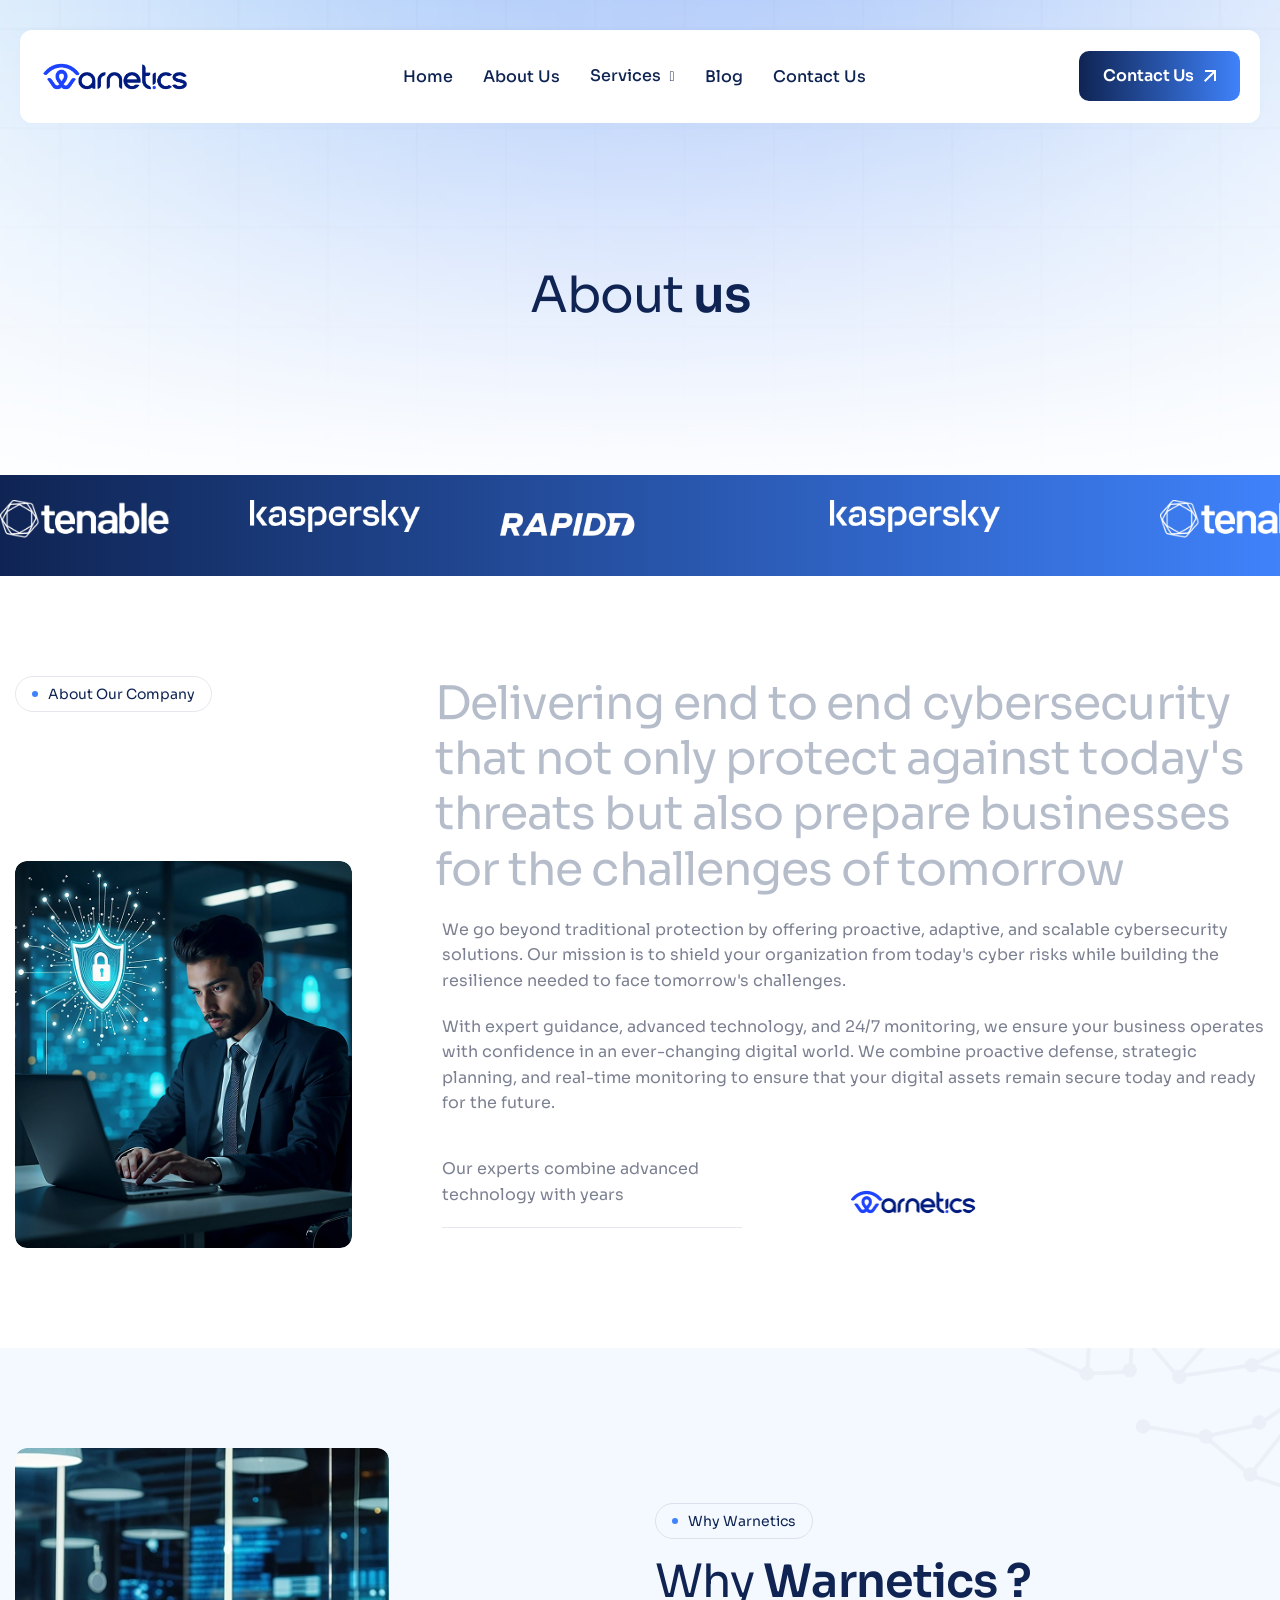
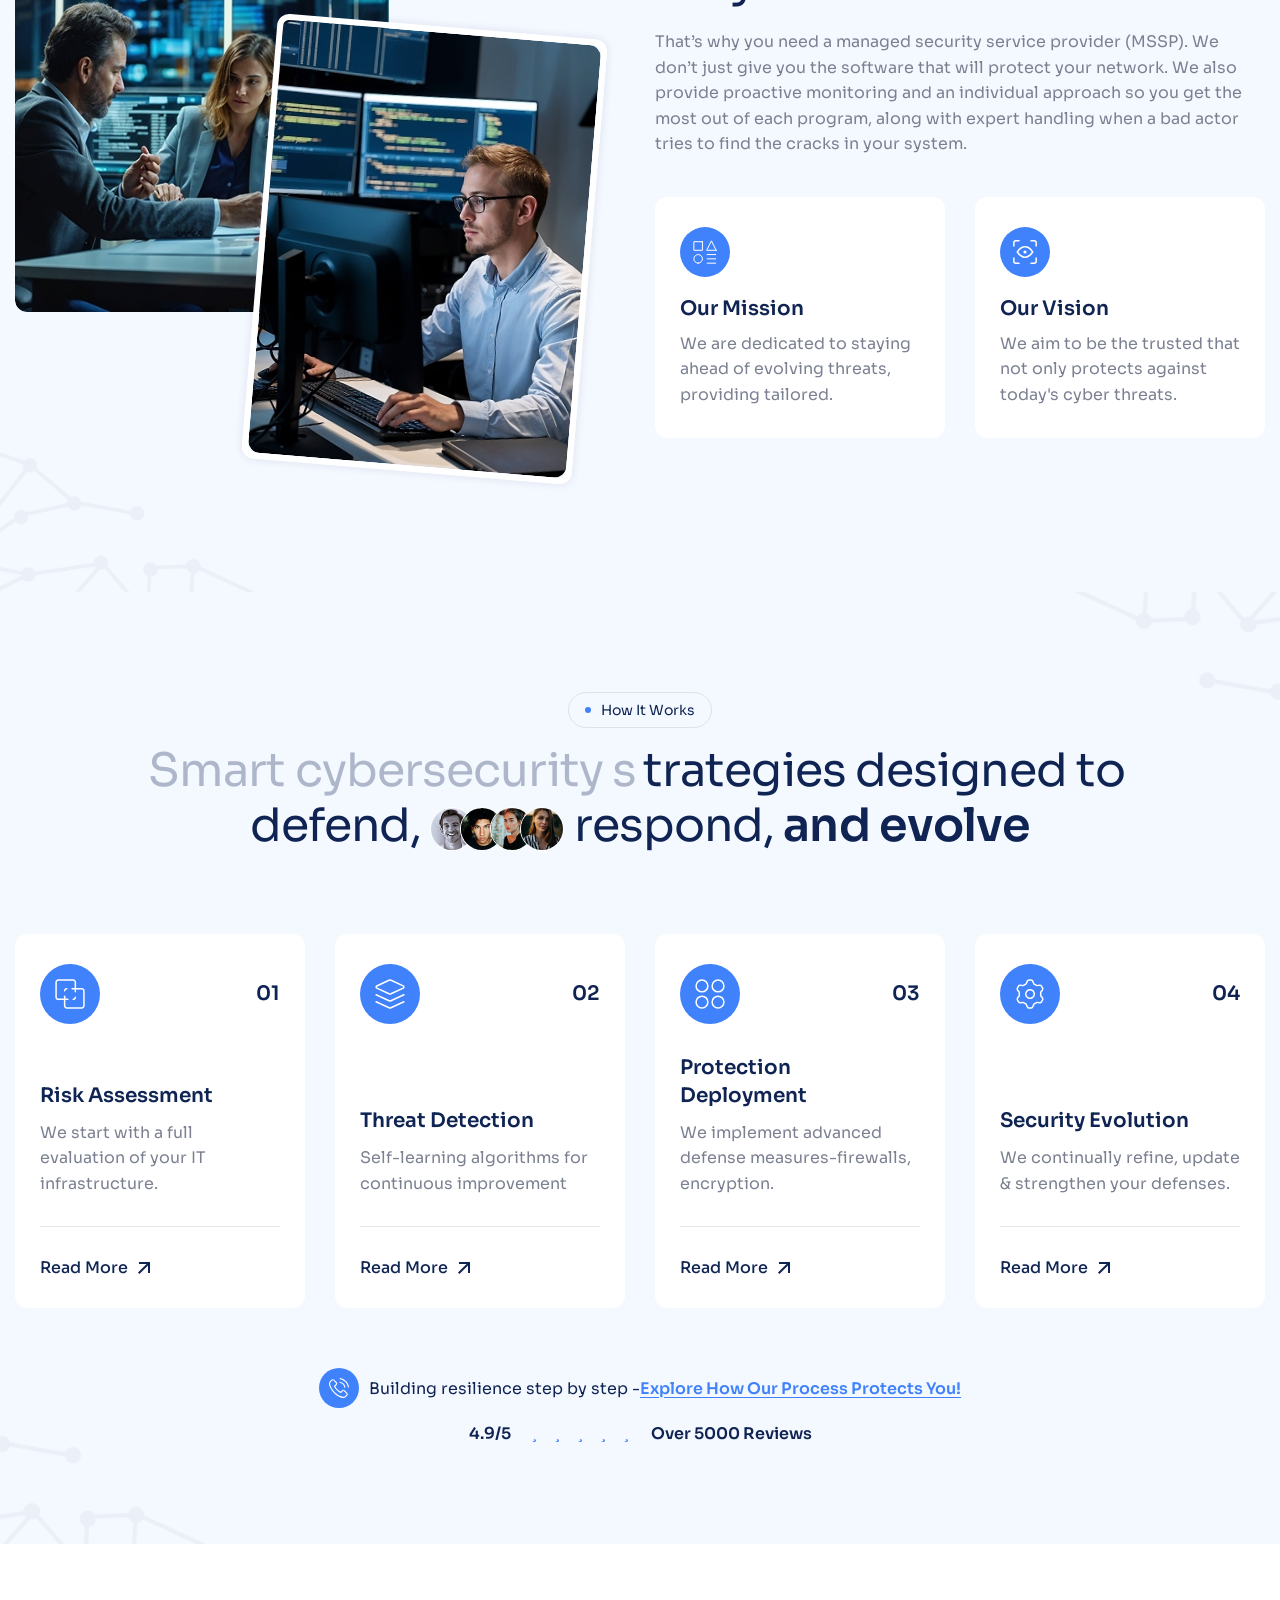
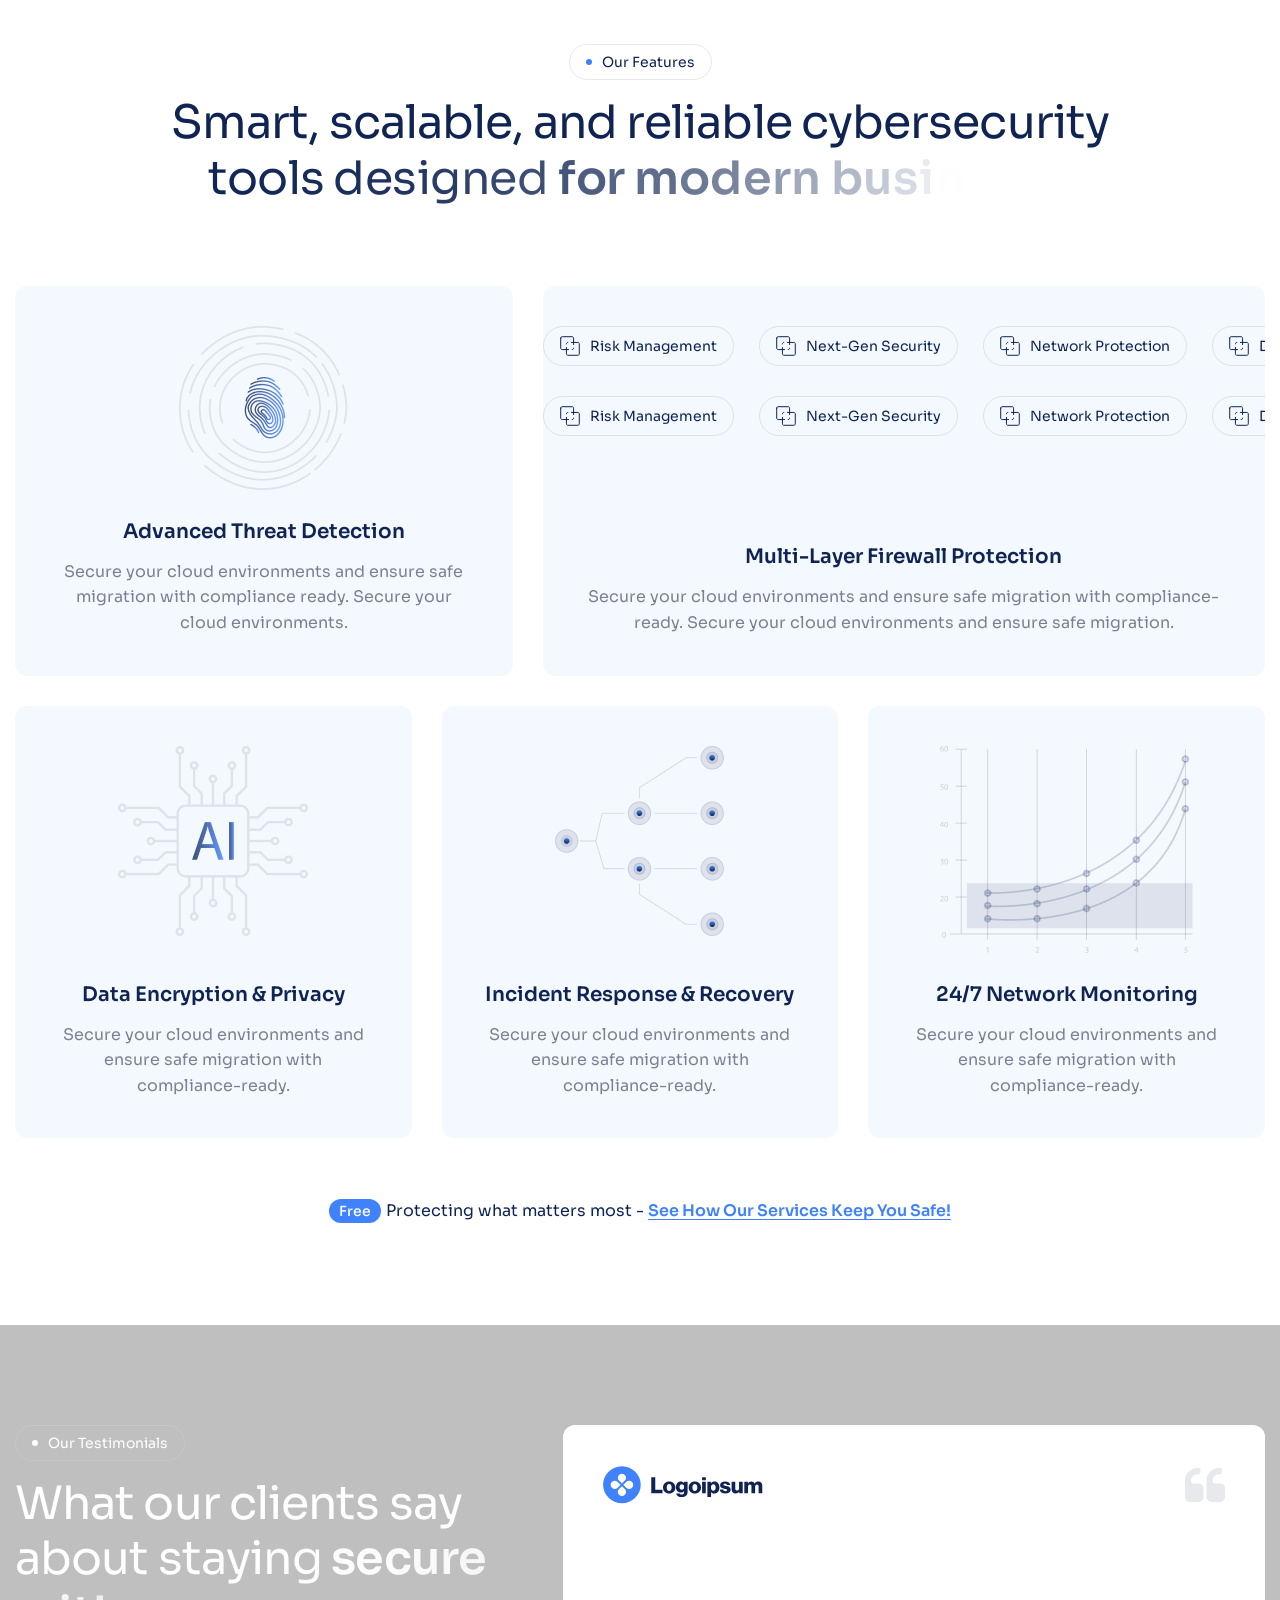
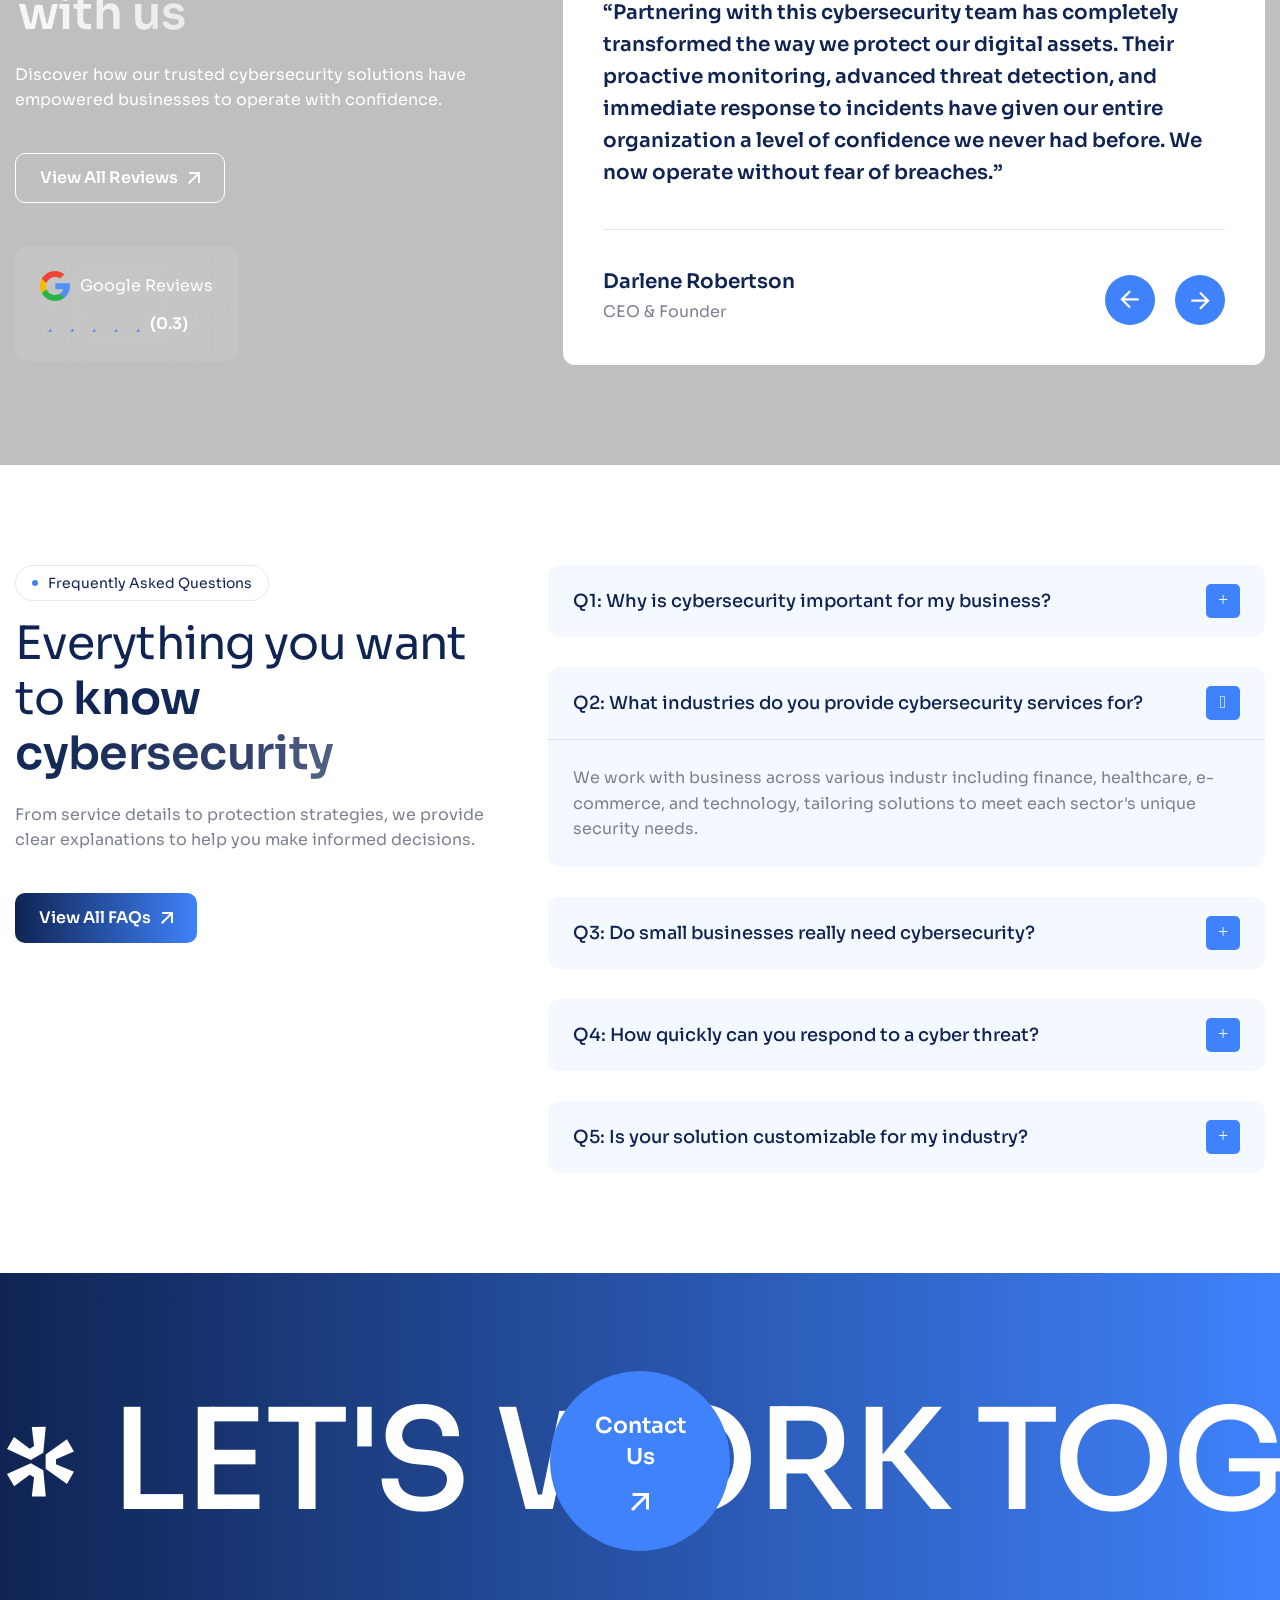
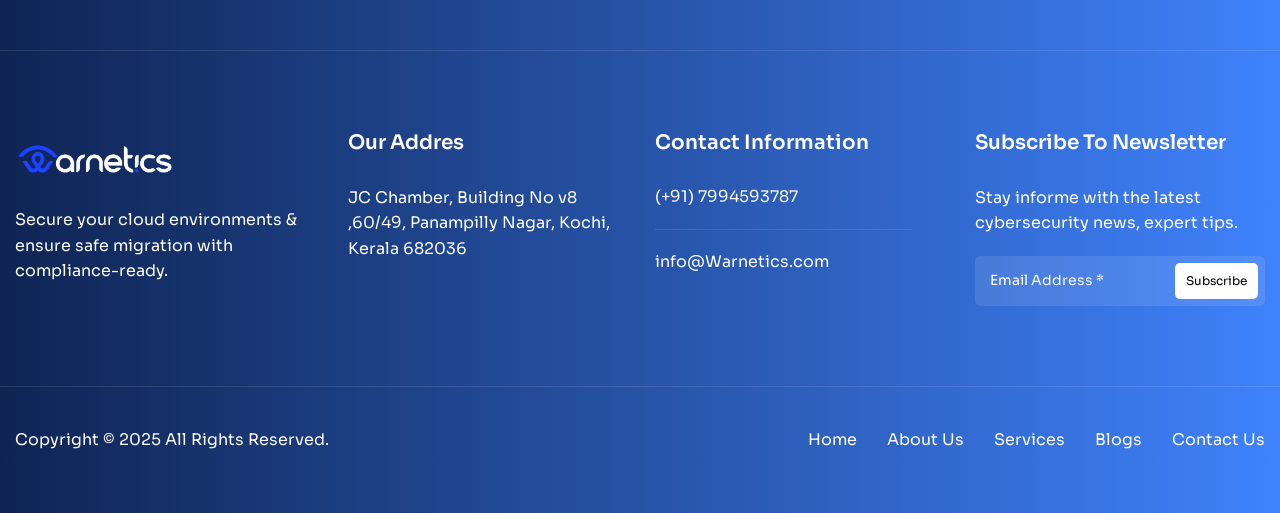
==== commit e3523a28: "new index-image tp index" ====
--- a/about.html
+++ b/about.html
@@ -52,7 +52,7 @@
 			<nav class="navbar navbar-expand-lg">
 				<div class="container-fluid">
 					<!-- Logo Start -->
-					<a class="navbar-brand" href="index-image.html">
+					<a class="navbar-brand" href="index.html">
 						<img src="images/warnetics logo-04.png" width="150"  alt="Logo">
 					</a>
 					<!-- Logo End -->
@@ -61,7 +61,7 @@
 					<div class="collapse navbar-collapse main-menu">
                         <div class="nav-menu-wrapper">
                             <ul class="navbar-nav mr-auto" id="menu">
-                                <li class="nav-item "><a class="nav-link" href="index-image.html">Home</a></li>  
+                                <li class="nav-item "><a class="nav-link" href="index.html">Home</a></li>  
                                 <li class="nav-item"><a class="nav-link" href="about.html">About Us</a>
                                 <li class="nav-item submenu"><a class="nav-link" href="services.html">Services</a>
                                     <ul>
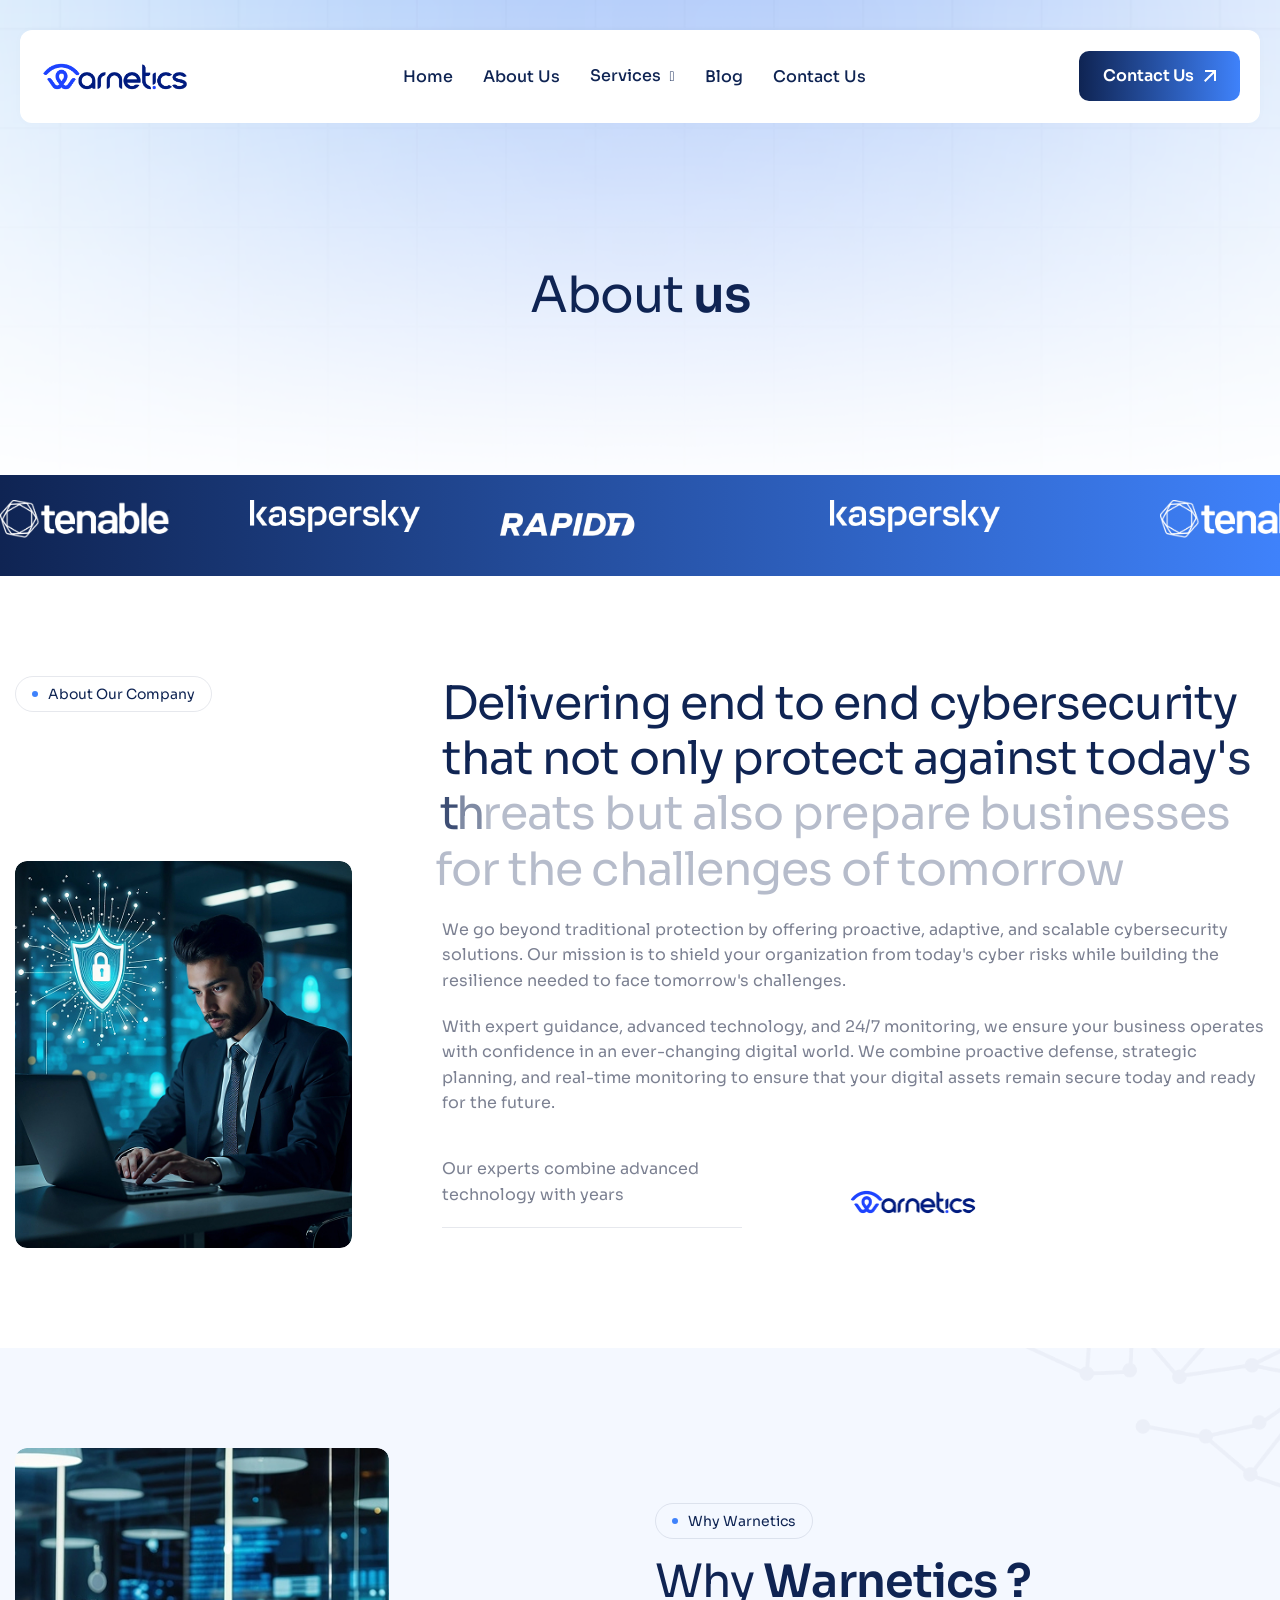
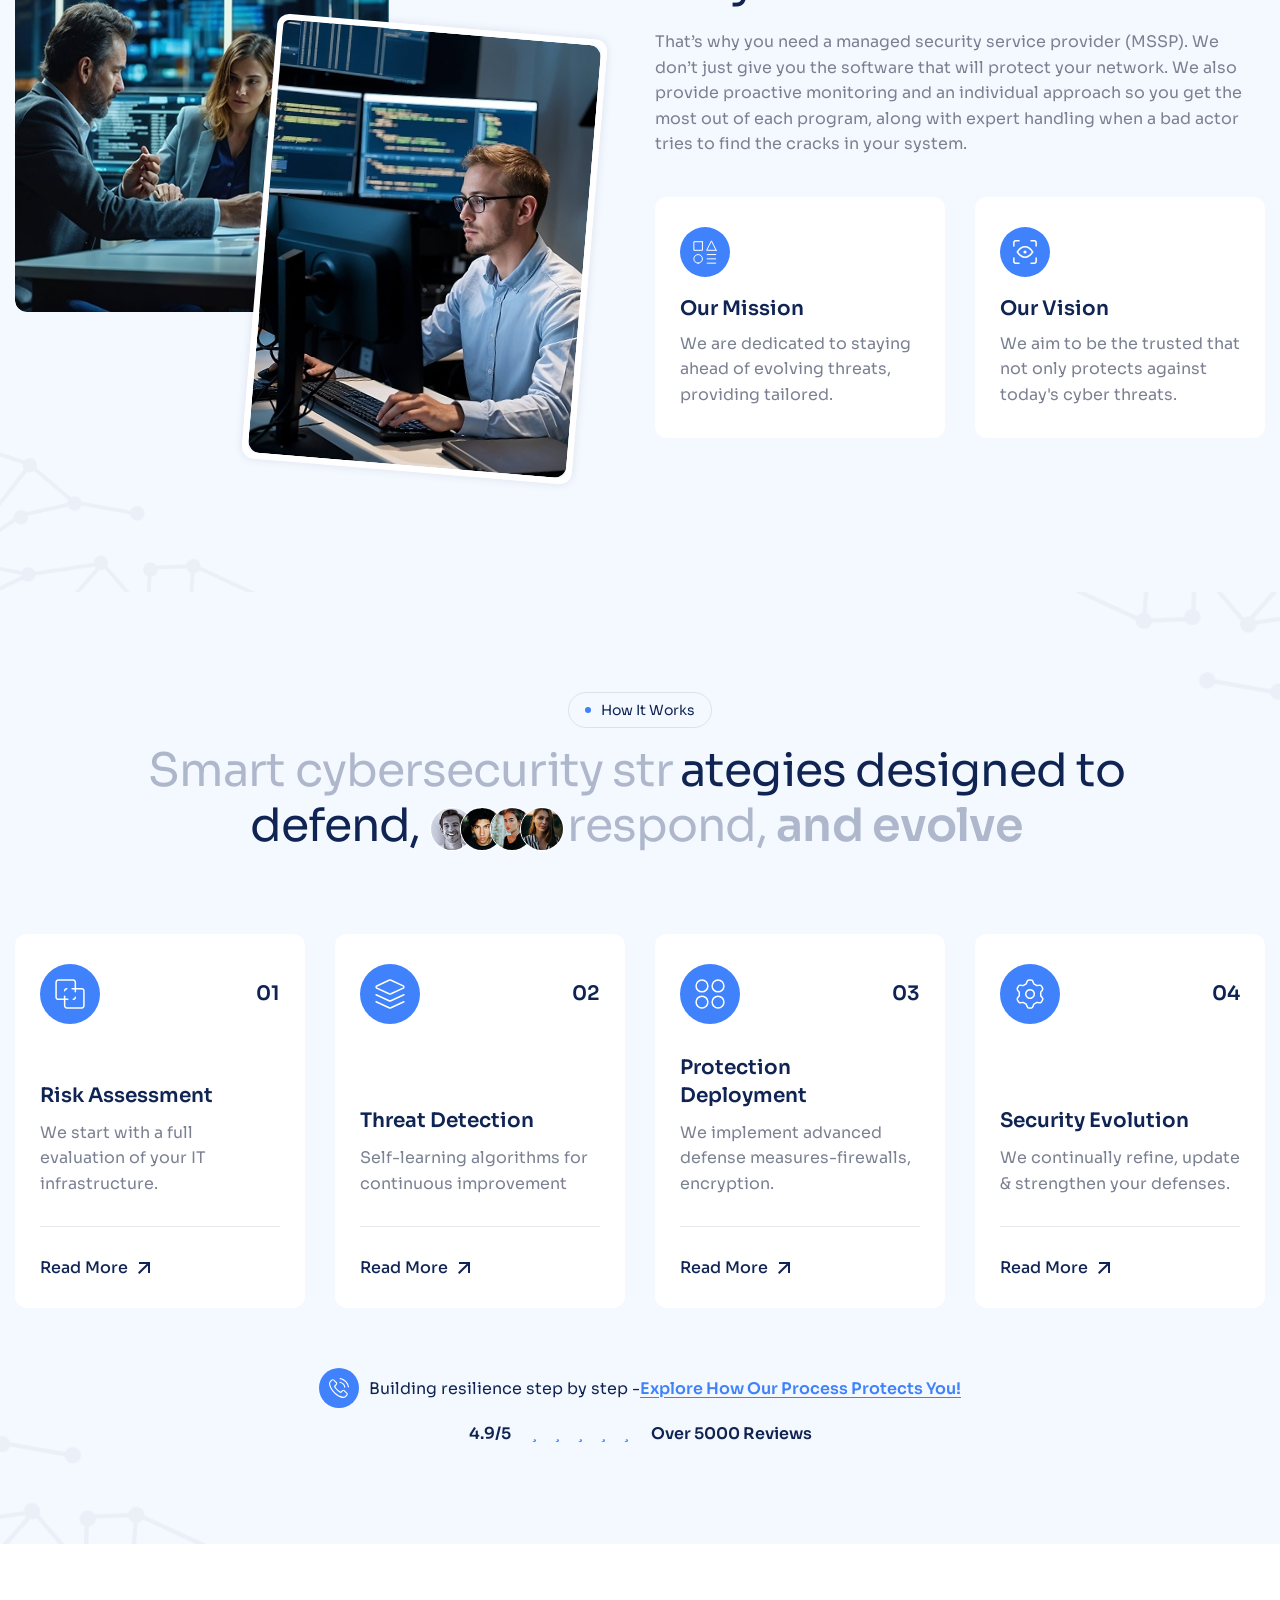
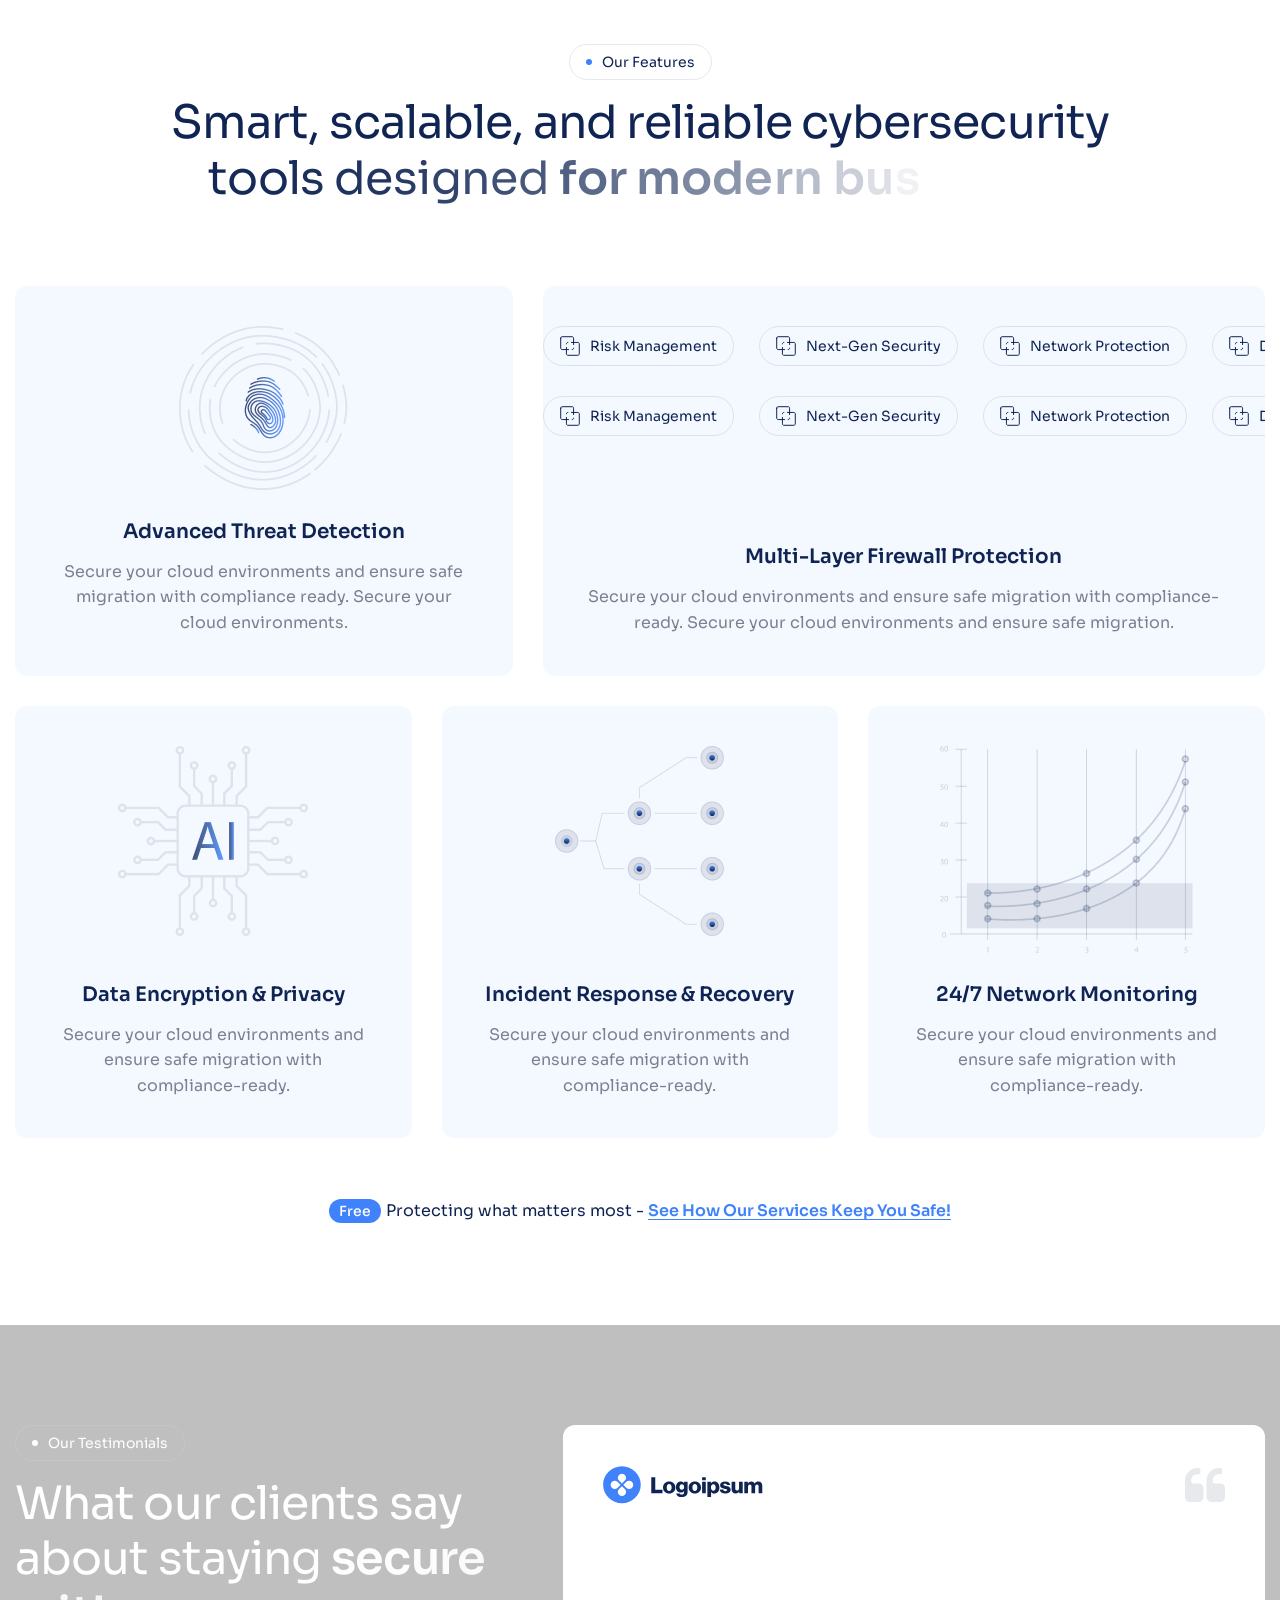
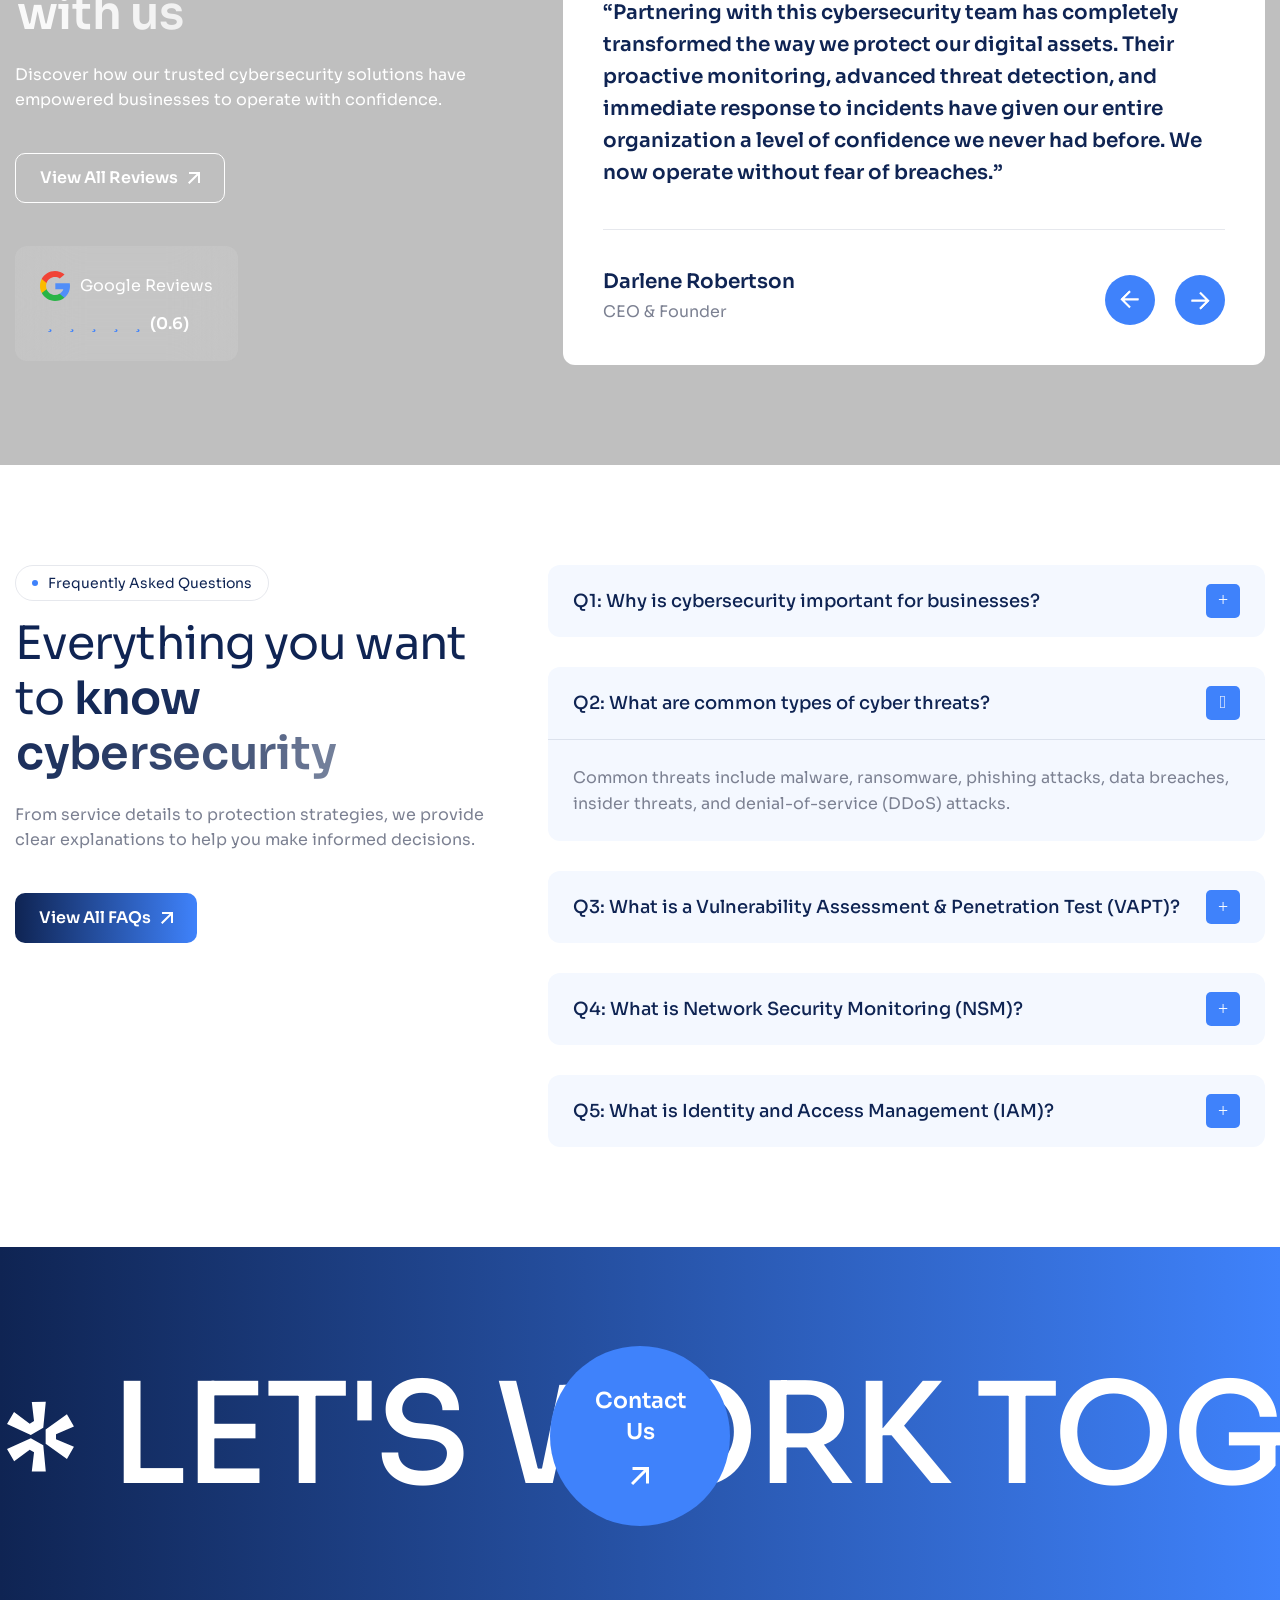
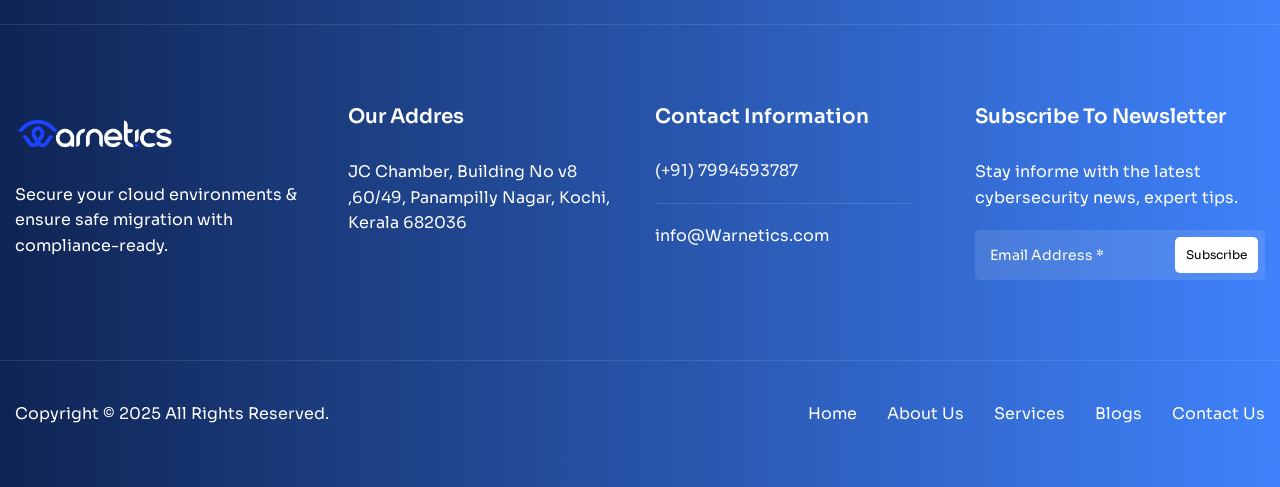
==== commit 5471d26b: "FAQ changed" ====
--- a/about.html
+++ b/about.html
@@ -726,114 +726,114 @@
     </div>
     <!-- Our Testimonial Section End -->
 
-    <!-- Our Faqs Section Start -->
-    <div class="our-faqs">
-        <div class="container">
-            <div class="row">
-                <div class="col-xl-5">
-                    <!-- Our Faqs Content Start -->
-                    <div class="our-faqs-content">
-                        <!-- Section Title Start -->
-                        <div class="section-title">
-                            <h3 class="wow fadeInUp">Frequently Asked Questions</h3>
-                            <h2 class="text-anime-style-2" data-cursor="-opaque">Everything you want to <span>know cybersecurity</span></h2>
-                            <p class="wow fadeInUp" data-wow-delay="0.2s">From service details to protection strategies, we provide clear explanations to help you make informed decisions.</p>
-                        </div>
-                        <!-- Section Title End -->
-                        
-                        <!-- Faq Button Start -->
-                        <div class="faq-btn wow fadeInUp" data-wow-delay="0.4s">
-                            <a href="faqs.html" class="btn-default">View all FAQs</a>
-                        </div>
-                        <!-- Faq Button End -->
-                    </div>
-                    <!-- Our Faqs Content End -->
-                </div>
-
-                <div class="col-xl-7">
-                    <!-- FAQ Accordion Start -->
-                    <div class="faq-accordion" id="accordion">
-                        <!-- FAQ Item Start -->
-                        <div class="accordion-item wow fadeInUp">
-                            <h2 class="accordion-header" id="heading1">
-                                <button class="accordion-button collapsed" type="button" data-bs-toggle="collapse" data-bs-target="#collapse1" aria-expanded="false" aria-controls="collapse1">
-                                    Q1: Why is cybersecurity important for my business?
-                                </button>
-                            </h2>
-                            <div id="collapse1" class="accordion-collapse collapse" aria-labelledby="heading1" data-bs-parent="#accordion">
-                                <div class="accordion-body">
-                                    <p>We work with business across various industr including finance, healthcare, e-commerce, and technology, tailoring solutions to meet each sector's unique security needs.</p>
-                                </div>
-                            </div>
-                        </div>
-                        <!-- FAQ Item End -->
-
-                        <!-- FAQ Item Start -->
-                        <div class="accordion-item wow fadeInUp" data-wow-delay="0.2s">
-                            <h2 class="accordion-header" id="heading2">
-                                <button class="accordion-button" type="button" data-bs-toggle="collapse" data-bs-target="#collapse2" aria-expanded="true" aria-controls="collapse2">
-                                    Q2: What industries do you provide cybersecurity services for?
-                                </button>
-                            </h2>
-                            <div id="collapse2" class="accordion-collapse collapse show" aria-labelledby="heading2" data-bs-parent="#accordion">
-                                <div class="accordion-body">
-                                    <p>We work with business across various industr including finance, healthcare, e-commerce, and technology, tailoring solutions to meet each sector's unique security needs.</p>
-                                </div>
-                            </div>
-                        </div>
-                        <!-- FAQ Item End -->
-
-                        <!-- FAQ Item Start -->
-                        <div class="accordion-item wow fadeInUp" data-wow-delay="0.4s">
-                            <h2 class="accordion-header" id="heading3">
-                                <button class="accordion-button collapsed" type="button" data-bs-toggle="collapse" data-bs-target="#collapse3" aria-expanded="false" aria-controls="collapse3">
-                                    Q3: Do small businesses really need cybersecurity?
-                                </button>
-                            </h2>
-                            <div id="collapse3" class="accordion-collapse collapse" aria-labelledby="heading3" data-bs-parent="#accordion">
-                                <div class="accordion-body">
-                                    <p>We work with business across various industr including finance, healthcare, e-commerce, and technology, tailoring solutions to meet each sector's unique security needs.</p>
-                                </div>
-                            </div>
-                        </div>
-                        <!-- FAQ Item End -->
-
-                        <!-- FAQ Item Start -->
-                        <div class="accordion-item wow fadeInUp" data-wow-delay="0.6s">
-                            <h2 class="accordion-header" id="heading4">
-                                <button class="accordion-button collapsed" type="button" data-bs-toggle="collapse" data-bs-target="#collapse4" aria-expanded="false" aria-controls="collapse4">
-                                    Q4: How quickly can you respond to a cyber threat?
-                                </button>
-                            </h2>
-                            <div id="collapse4" class="accordion-collapse collapse" aria-labelledby="heading4" data-bs-parent="#accordion">
-                                <div class="accordion-body">
-                                    <p>We work with business across various industr including finance, healthcare, e-commerce, and technology, tailoring solutions to meet each sector's unique security needs.</p>
-                                </div>
-                            </div>
-                        </div>
-                        <!-- FAQ Item End -->
-                        
-                        <!-- FAQ Item Start -->
-                        <div class="accordion-item wow fadeInUp" data-wow-delay="0.8s">
-                            <h2 class="accordion-header" id="heading5">
-                                <button class="accordion-button collapsed" type="button" data-bs-toggle="collapse" data-bs-target="#collapse5" aria-expanded="false" aria-controls="collapse5">
-                                    Q5: Is your solution customizable for my industry?
-                                </button>
-                            </h2>
-                            <div id="collapse5" class="accordion-collapse collapse" aria-labelledby="heading5" data-bs-parent="#accordion">
-                                <div class="accordion-body">
-                                    <p>We work with business across various industr including finance, healthcare, e-commerce, and technology, tailoring solutions to meet each sector's unique security needs.</p>
-                                </div>
-                            </div>
-                        </div>
-                        <!-- FAQ Item End -->
-                    </div>
-                    <!-- FAQ Accordion End -->
-                </div>
+   <!-- Our Faqs Section Start -->
+   <div class="our-faqs">
+    <div class="container">
+        <div class="row">
+            <div class="col-xl-5">
+                <!-- Our Faqs Content Start -->
+                <div class="our-faqs-content">
+                    <!-- Section Title Start -->
+                    <div class="section-title">
+                        <h3 class="wow fadeInUp">Frequently Asked Questions</h3>
+                        <h2 class="text-anime-style-2" data-cursor="-opaque">Everything you want to <span>know cybersecurity</span></h2>
+                        <p class="wow fadeInUp" data-wow-delay="0.2s">From service details to protection strategies, we provide clear explanations to help you make informed decisions.</p>
+                    </div>
+                    <!-- Section Title End -->
+                    
+                    <!-- Faq Button Start -->
+                    <div class="faq-btn wow fadeInUp" data-wow-delay="0.4s">
+                        <a href="#" class="btn-default">View all FAQs</a>
+                    </div>
+                    <!-- Faq Button End -->
+                </div>
+                <!-- Our Faqs Content End -->
+            </div>
+
+            <div class="col-xl-7">
+                <!-- FAQ Accordion Start -->
+                <div class="faq-accordion" id="accordion">
+                    <!-- FAQ Item Start -->
+                    <div class="accordion-item wow fadeInUp">
+                        <h2 class="accordion-header" id="heading1">
+                            <button class="accordion-button collapsed" type="button" data-bs-toggle="collapse" data-bs-target="#collapse1" aria-expanded="false" aria-controls="collapse1">
+                                Q1: Why is cybersecurity important for businesses?
+                            </button>
+                        </h2>
+                        <div id="collapse1" class="accordion-collapse collapse" aria-labelledby="heading1" data-bs-parent="#accordion">
+                            <div class="accordion-body">
+                                <p>Cybersecurity protects sensitive data, prevents financial losses, maintains customer trust, and ensures business continuity against cyber threats.</p>
+                            </div>
+                        </div>
+                    </div>
+                    <!-- FAQ Item End -->
+
+                    <!-- FAQ Item Start -->
+                    <div class="accordion-item wow fadeInUp" data-wow-delay="0.2s">
+                        <h2 class="accordion-header" id="heading2">
+                            <button class="accordion-button" type="button" data-bs-toggle="collapse" data-bs-target="#collapse2" aria-expanded="true" aria-controls="collapse2">
+                                Q2: What are common types of cyber threats?
+                            </button>
+                        </h2>
+                        <div id="collapse2" class="accordion-collapse collapse show" aria-labelledby="heading2" data-bs-parent="#accordion">
+                            <div class="accordion-body">
+                                <p>Common threats include malware, ransomware, phishing attacks, data breaches, insider threats, and denial-of-service (DDoS) attacks.</p>
+                            </div>
+                        </div>
+                    </div>
+                    <!-- FAQ Item End -->
+
+                    <!-- FAQ Item Start -->
+                    <div class="accordion-item wow fadeInUp" data-wow-delay="0.4s">
+                        <h2 class="accordion-header" id="heading3">
+                            <button class="accordion-button collapsed" type="button" data-bs-toggle="collapse" data-bs-target="#collapse3" aria-expanded="false" aria-controls="collapse3">
+                                Q3: What is a Vulnerability Assessment & Penetration Test (VAPT)?
+                            </button>
+                        </h2>
+                        <div id="collapse3" class="accordion-collapse collapse" aria-labelledby="heading3" data-bs-parent="#accordion">
+                            <div class="accordion-body">
+                                <p>VAPT is a security testing process that identifies system vulnerabilities and simulates cyberattacks to evaluate how secure your systems are.</p>
+                            </div>
+                        </div>
+                    </div>
+                    <!-- FAQ Item End -->
+
+                    <!-- FAQ Item Start -->
+                    <div class="accordion-item wow fadeInUp" data-wow-delay="0.6s">
+                        <h2 class="accordion-header" id="heading4">
+                            <button class="accordion-button collapsed" type="button" data-bs-toggle="collapse" data-bs-target="#collapse4" aria-expanded="false" aria-controls="collapse4">
+                                Q4: What is Network Security Monitoring (NSM)?
+                            </button>
+                        </h2>
+                        <div id="collapse4" class="accordion-collapse collapse" aria-labelledby="heading4" data-bs-parent="#accordion">
+                            <div class="accordion-body">
+                                <p>NSM is the continuous monitoring of network traffic to detect, analyze, and respond to suspicious activities or potential cyber threats.</p>
+                            </div>
+                        </div>
+                    </div>
+                    <!-- FAQ Item End -->
+                    
+                    <!-- FAQ Item Start -->
+                    <div class="accordion-item wow fadeInUp" data-wow-delay="0.8s">
+                        <h2 class="accordion-header" id="heading5">
+                            <button class="accordion-button collapsed" type="button" data-bs-toggle="collapse" data-bs-target="#collapse5" aria-expanded="false" aria-controls="collapse5">
+                                Q5: What is Identity and Access Management (IAM)?
+                            </button>
+                        </h2>
+                        <div id="collapse5" class="accordion-collapse collapse" aria-labelledby="heading5" data-bs-parent="#accordion">
+                            <div class="accordion-body">
+                                <p>IAM ensures that the right individuals have the appropriate access to systems and data while preventing unauthorized access.</p>
+                            </div>
+                        </div>
+                    </div>
+                    <!-- FAQ Item End -->
+                </div>
+                <!-- FAQ Accordion End -->
             </div>
         </div>
     </div>
-    <!-- Our Faqs Section End -->
+</div>
+<!-- Our Faqs Section End -->
     
     <!-- Footer Start -->
     <footer class="main-footer">
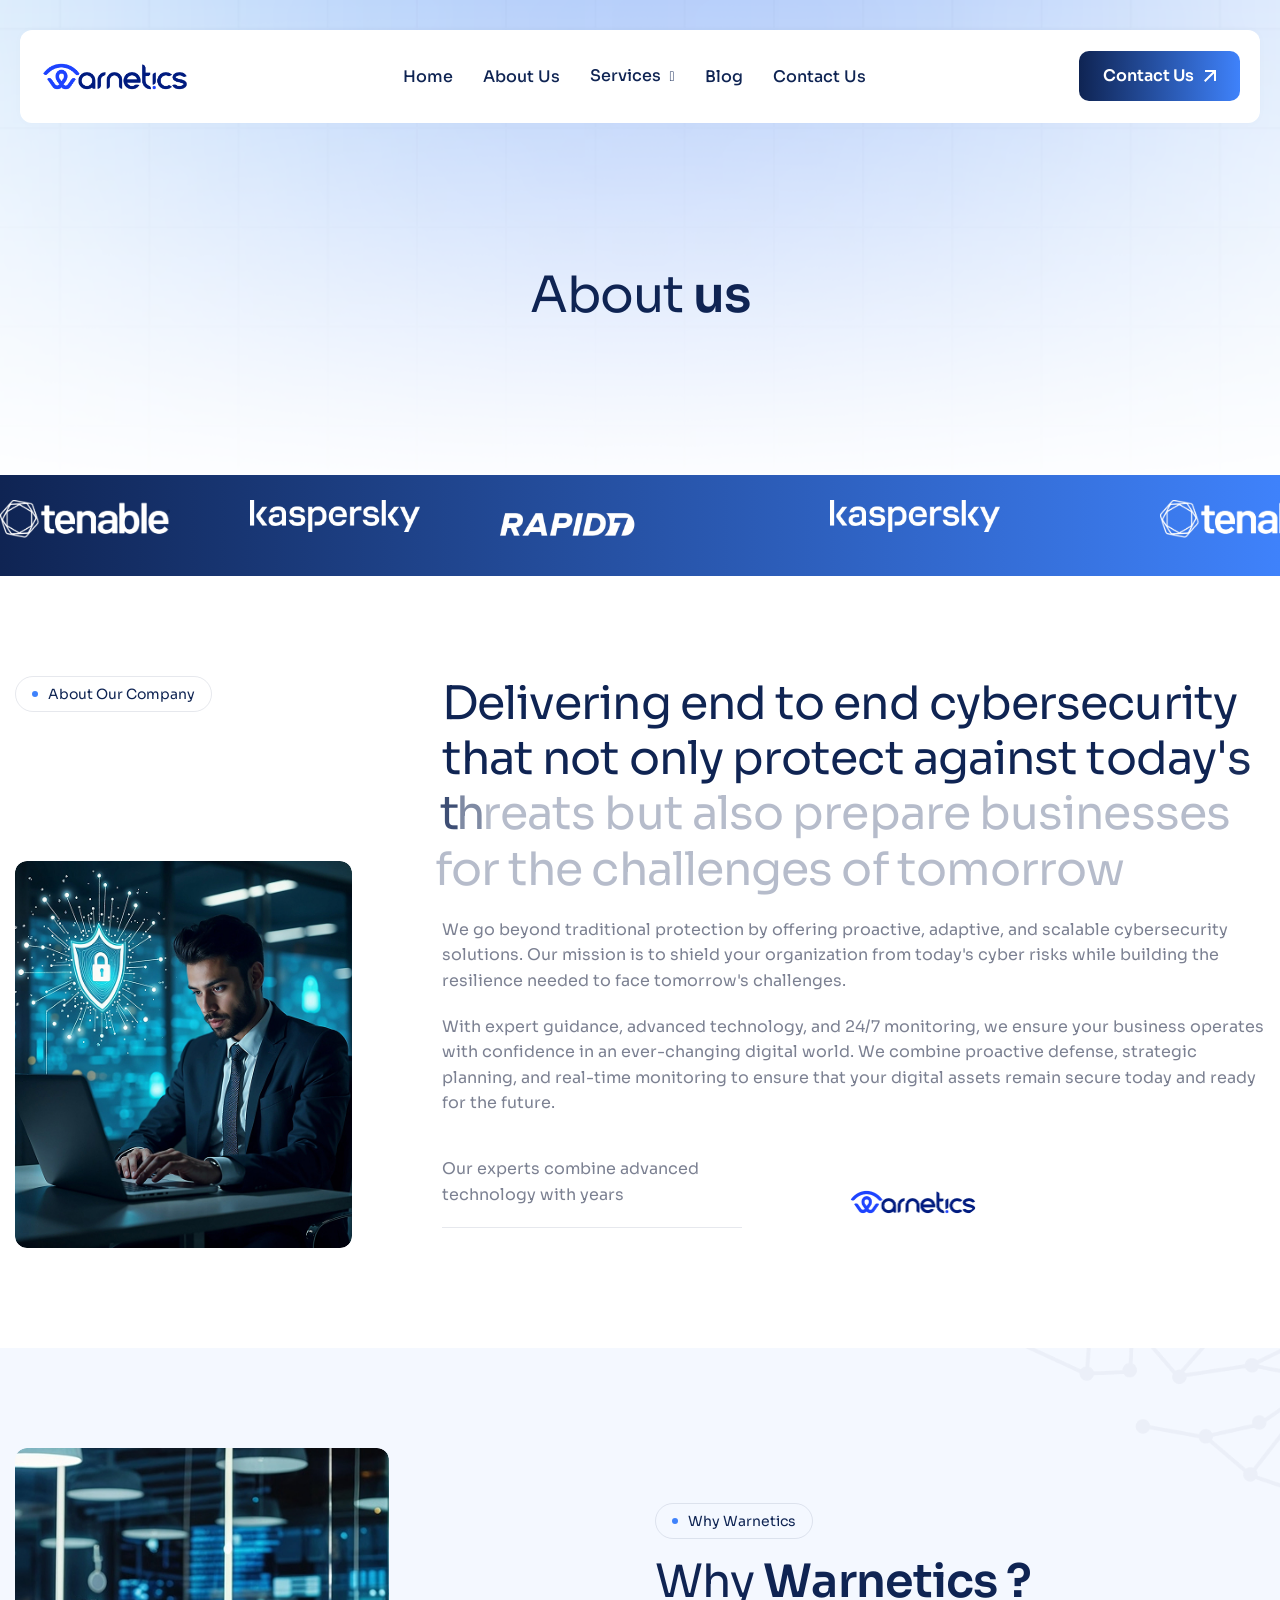
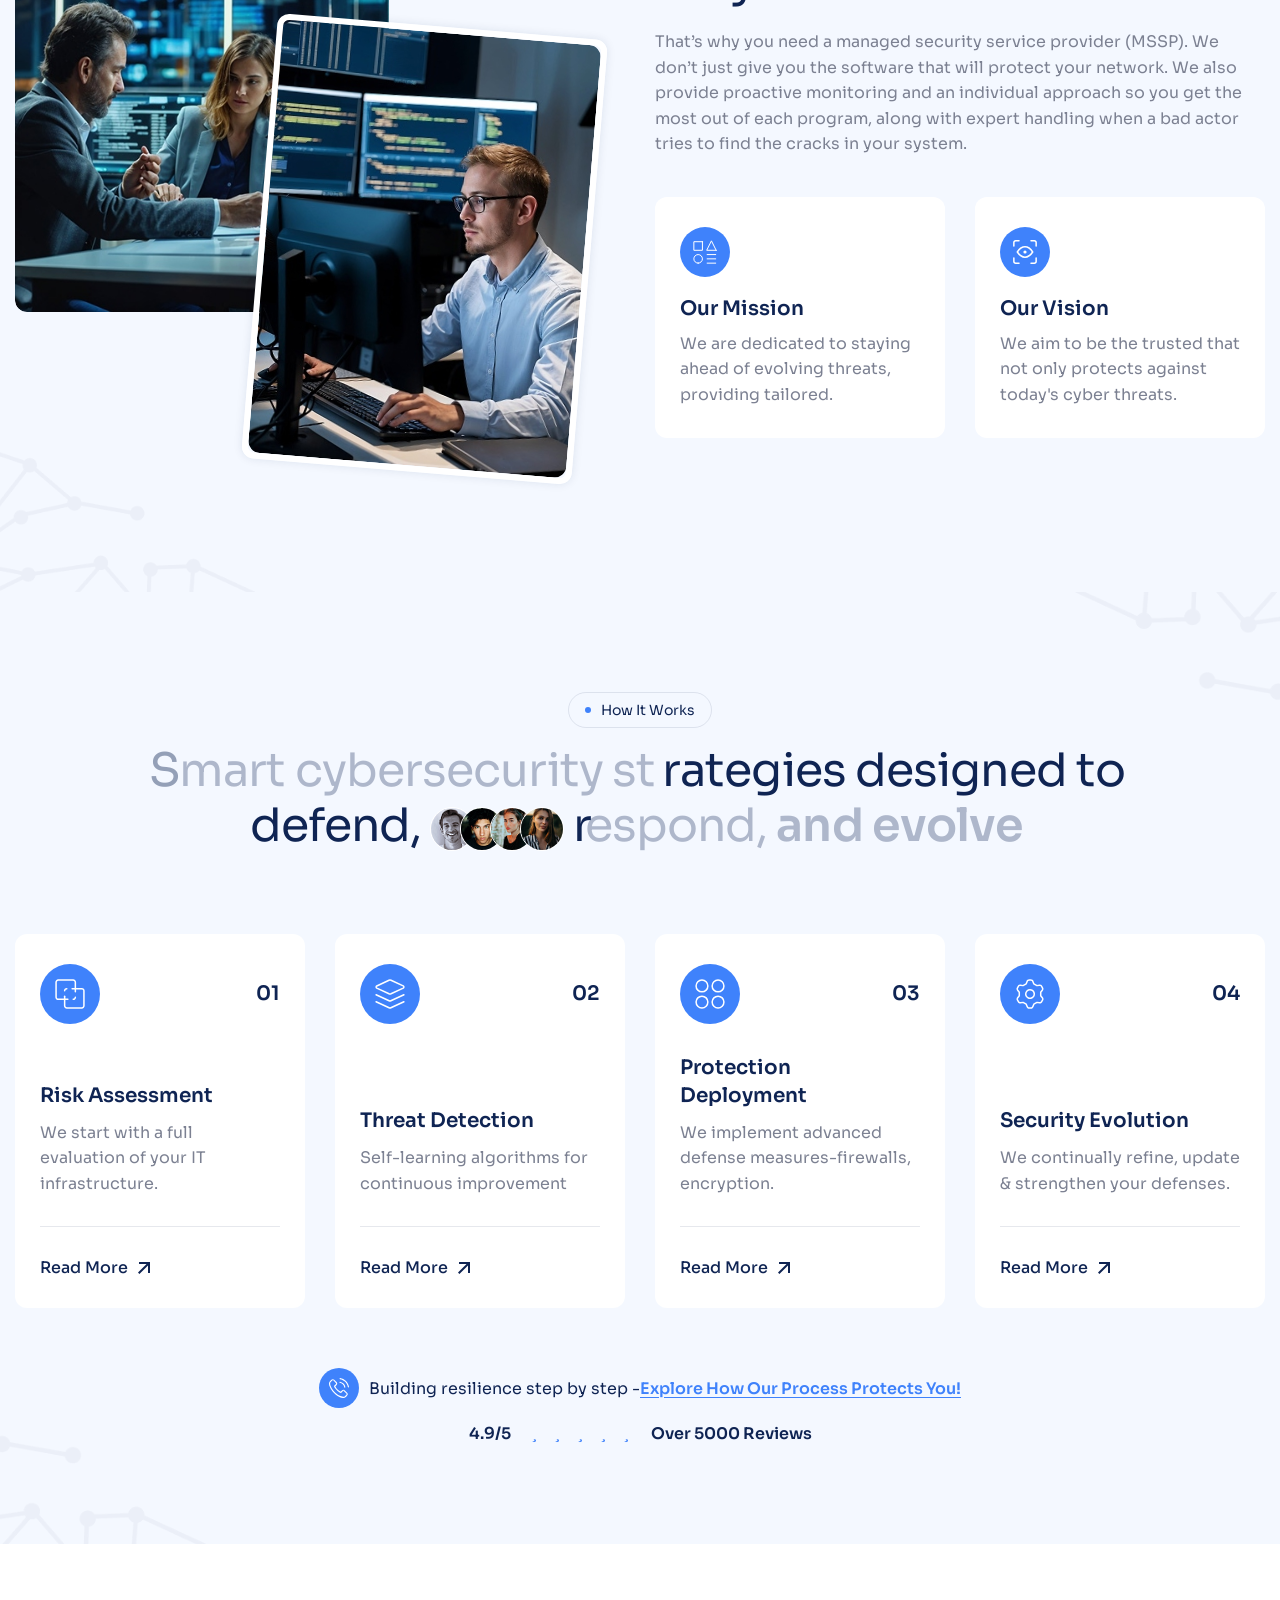
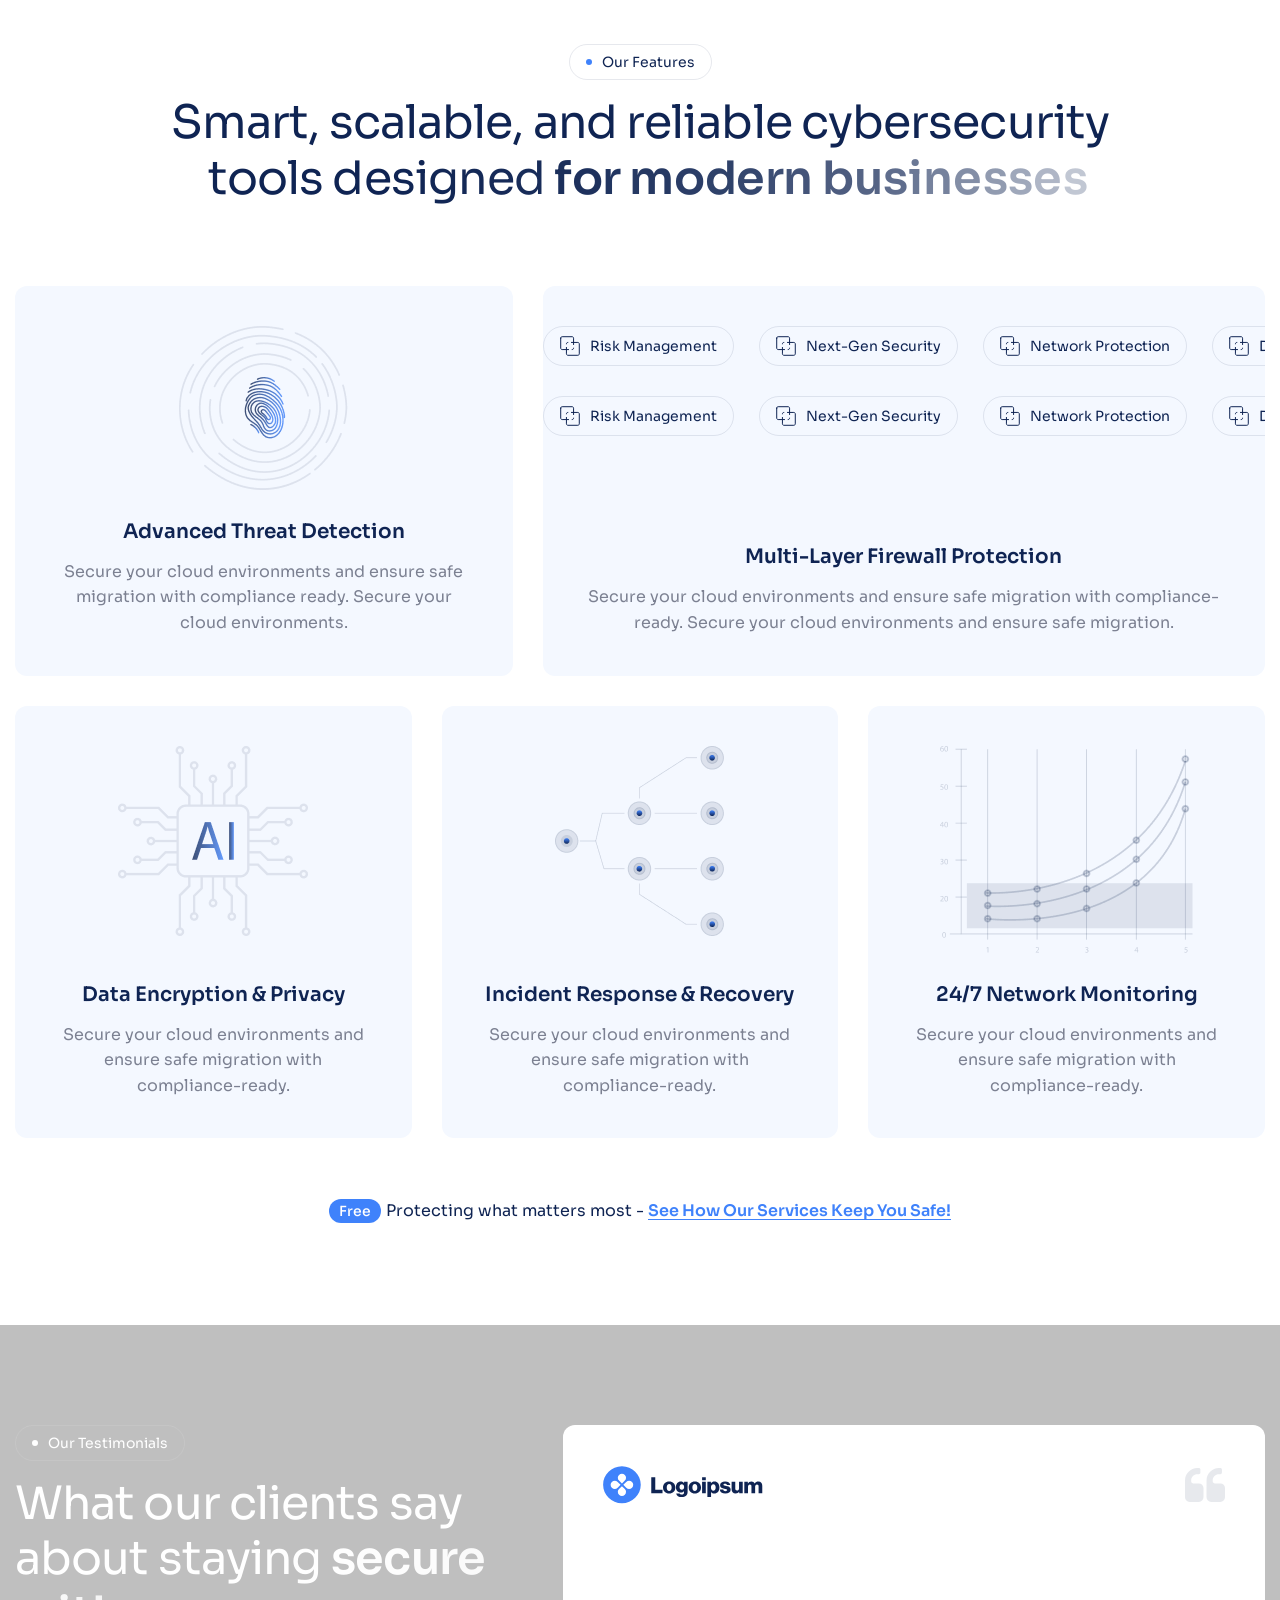
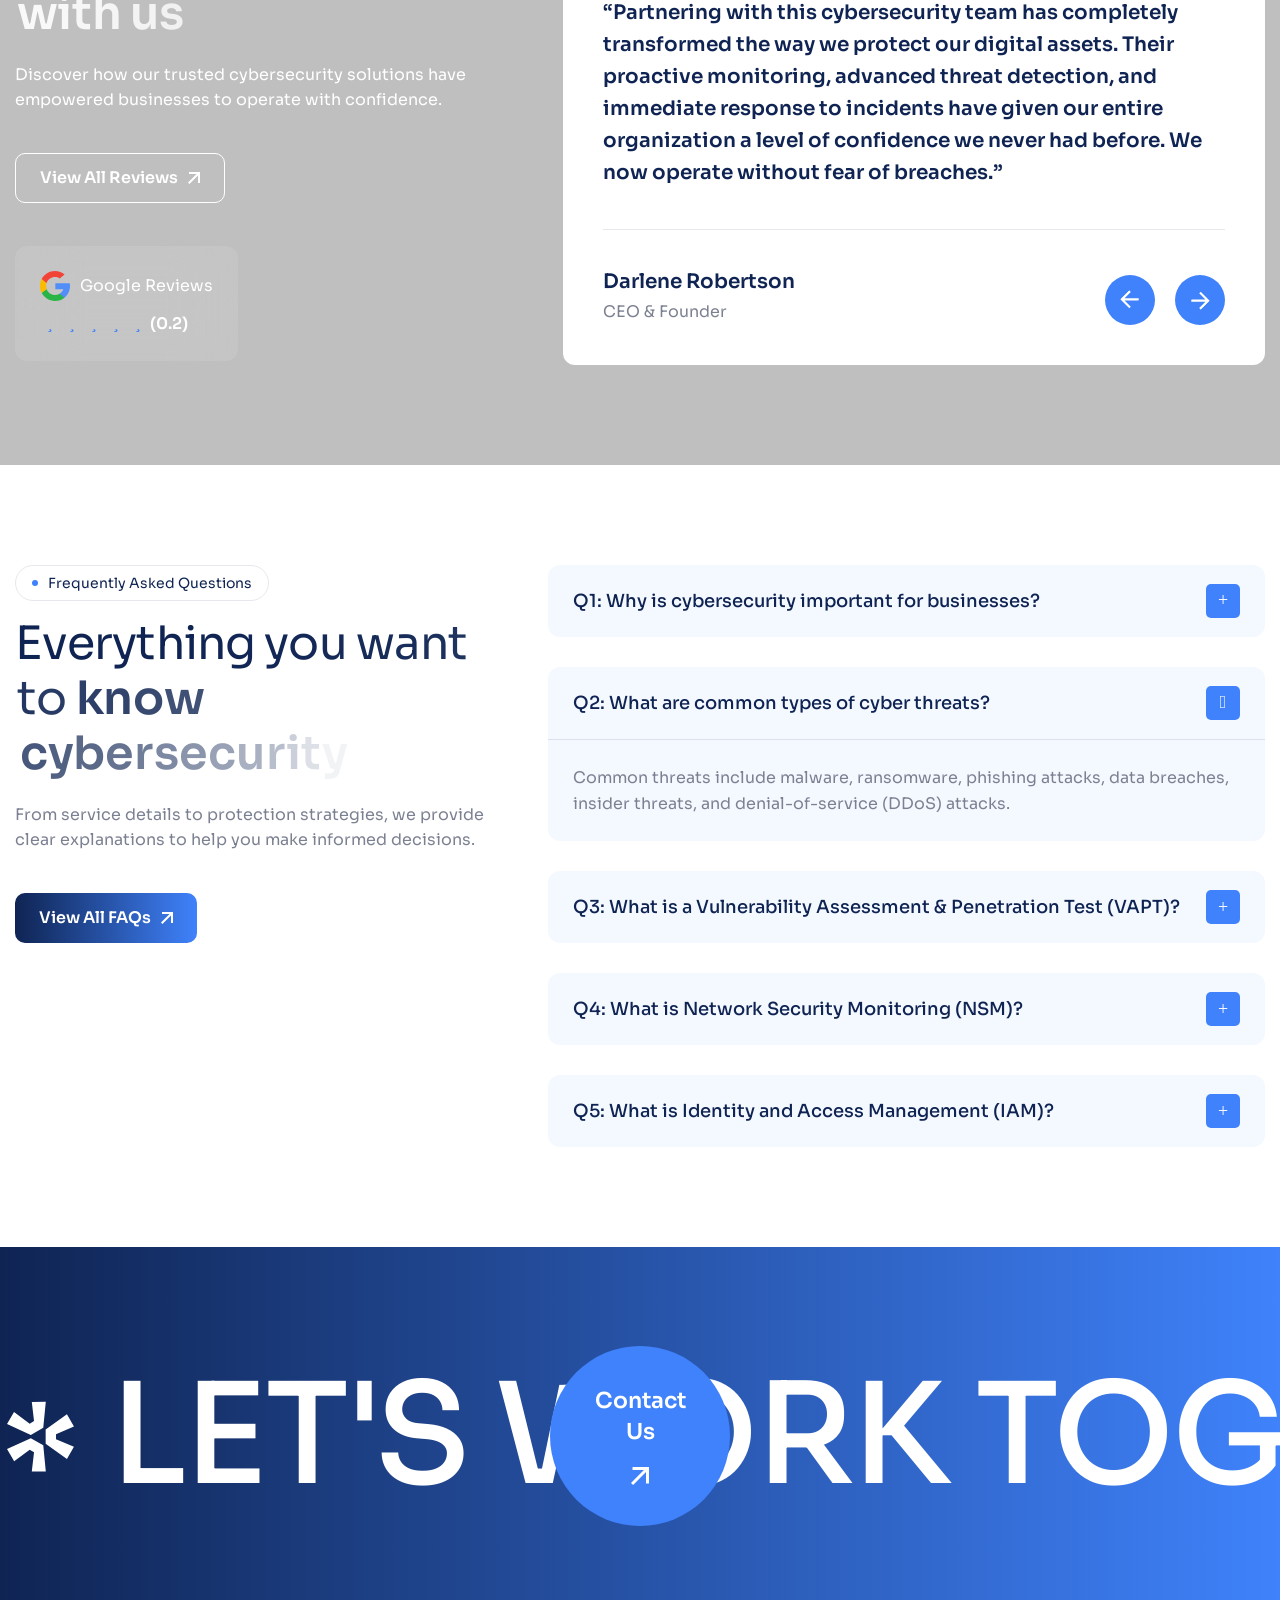
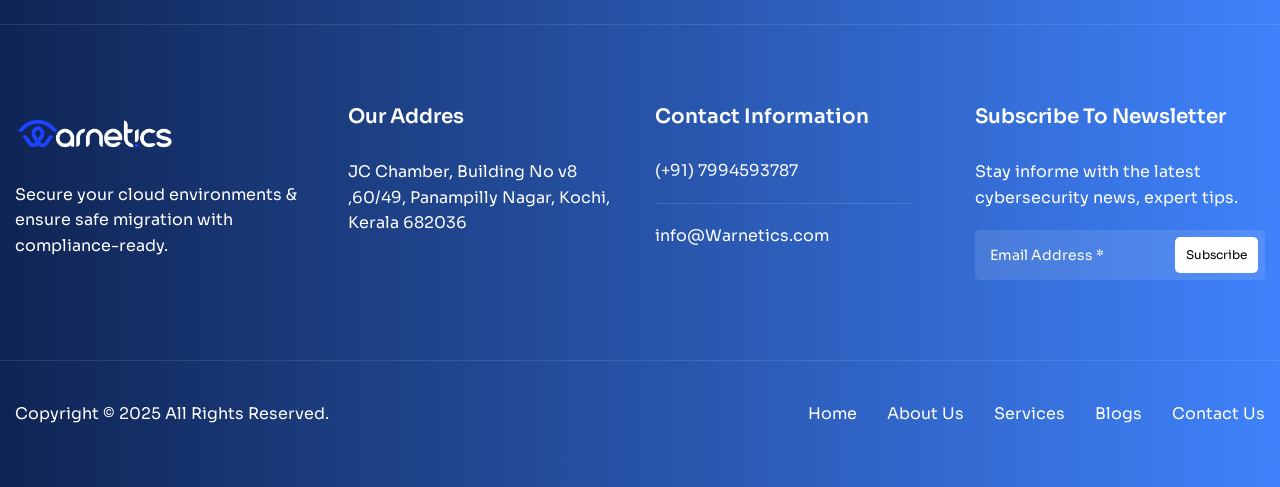
==== commit b1b145db: "chgh" ====
--- a/about.html
+++ b/about.html
@@ -69,7 +69,7 @@
                                         <li class="nav-item"><a class="nav-link" href="endpoint-protection.html">Endpoint protection</a></li>
                                         <li class="nav-item"><a class="nav-link" href="Network-Security-Monitoring.html">Network security monitoring</a></li>
                                         <li class="nav-item"><a class="nav-link" href="Cybersecurity-consultingn.html">Cybersecurity consultingn</a></li>
-                                        <li class="nav-item"><a class="nav-link" href="VAPT.html">Vulnerability Assessmen & Penetration Testing (VAPT)</a></li>
+                                        <li class="nav-item"><a class="nav-link" href="VAPT.html">Vulnerability Assessment & Penetration Testing (VAPT)</a></li>
                                     </ul>
                                 </li>
                                 <li class="nav-item"><a class="nav-link" href="blog.html">Blog</a></li>
